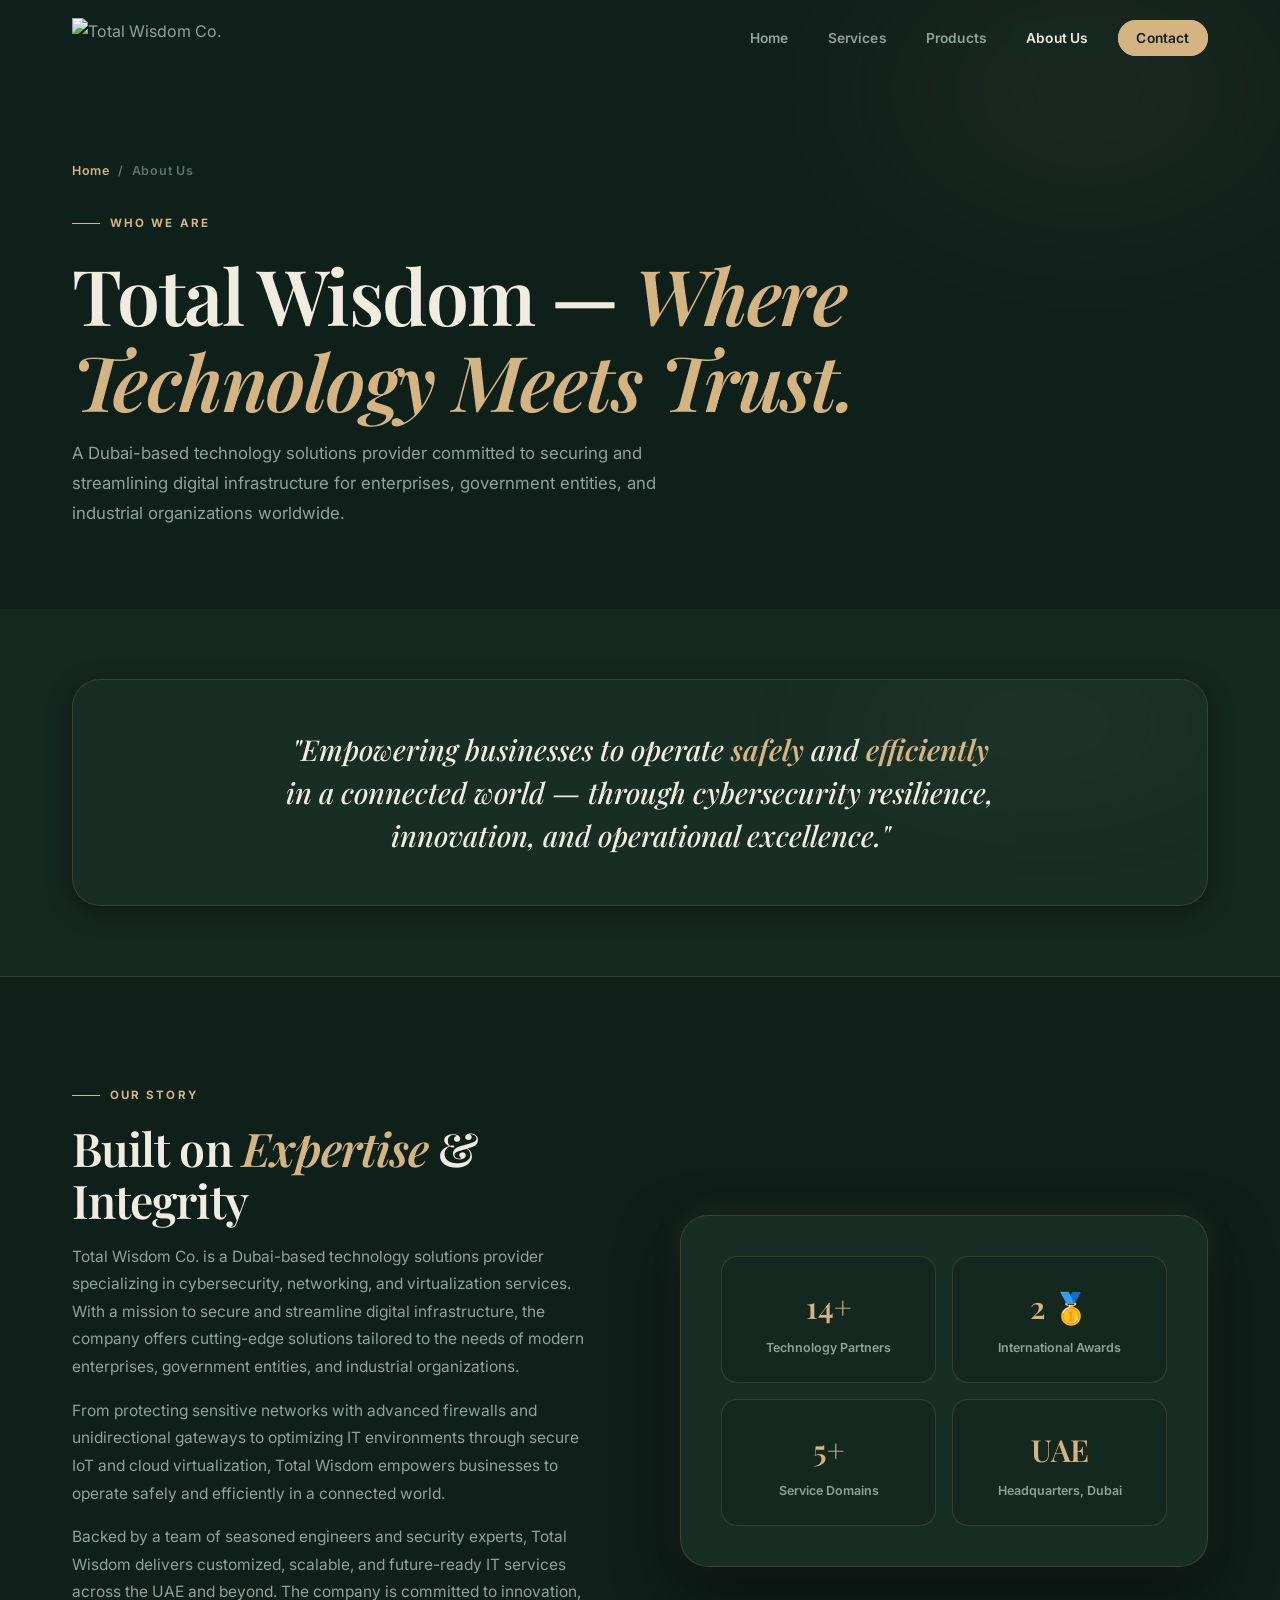
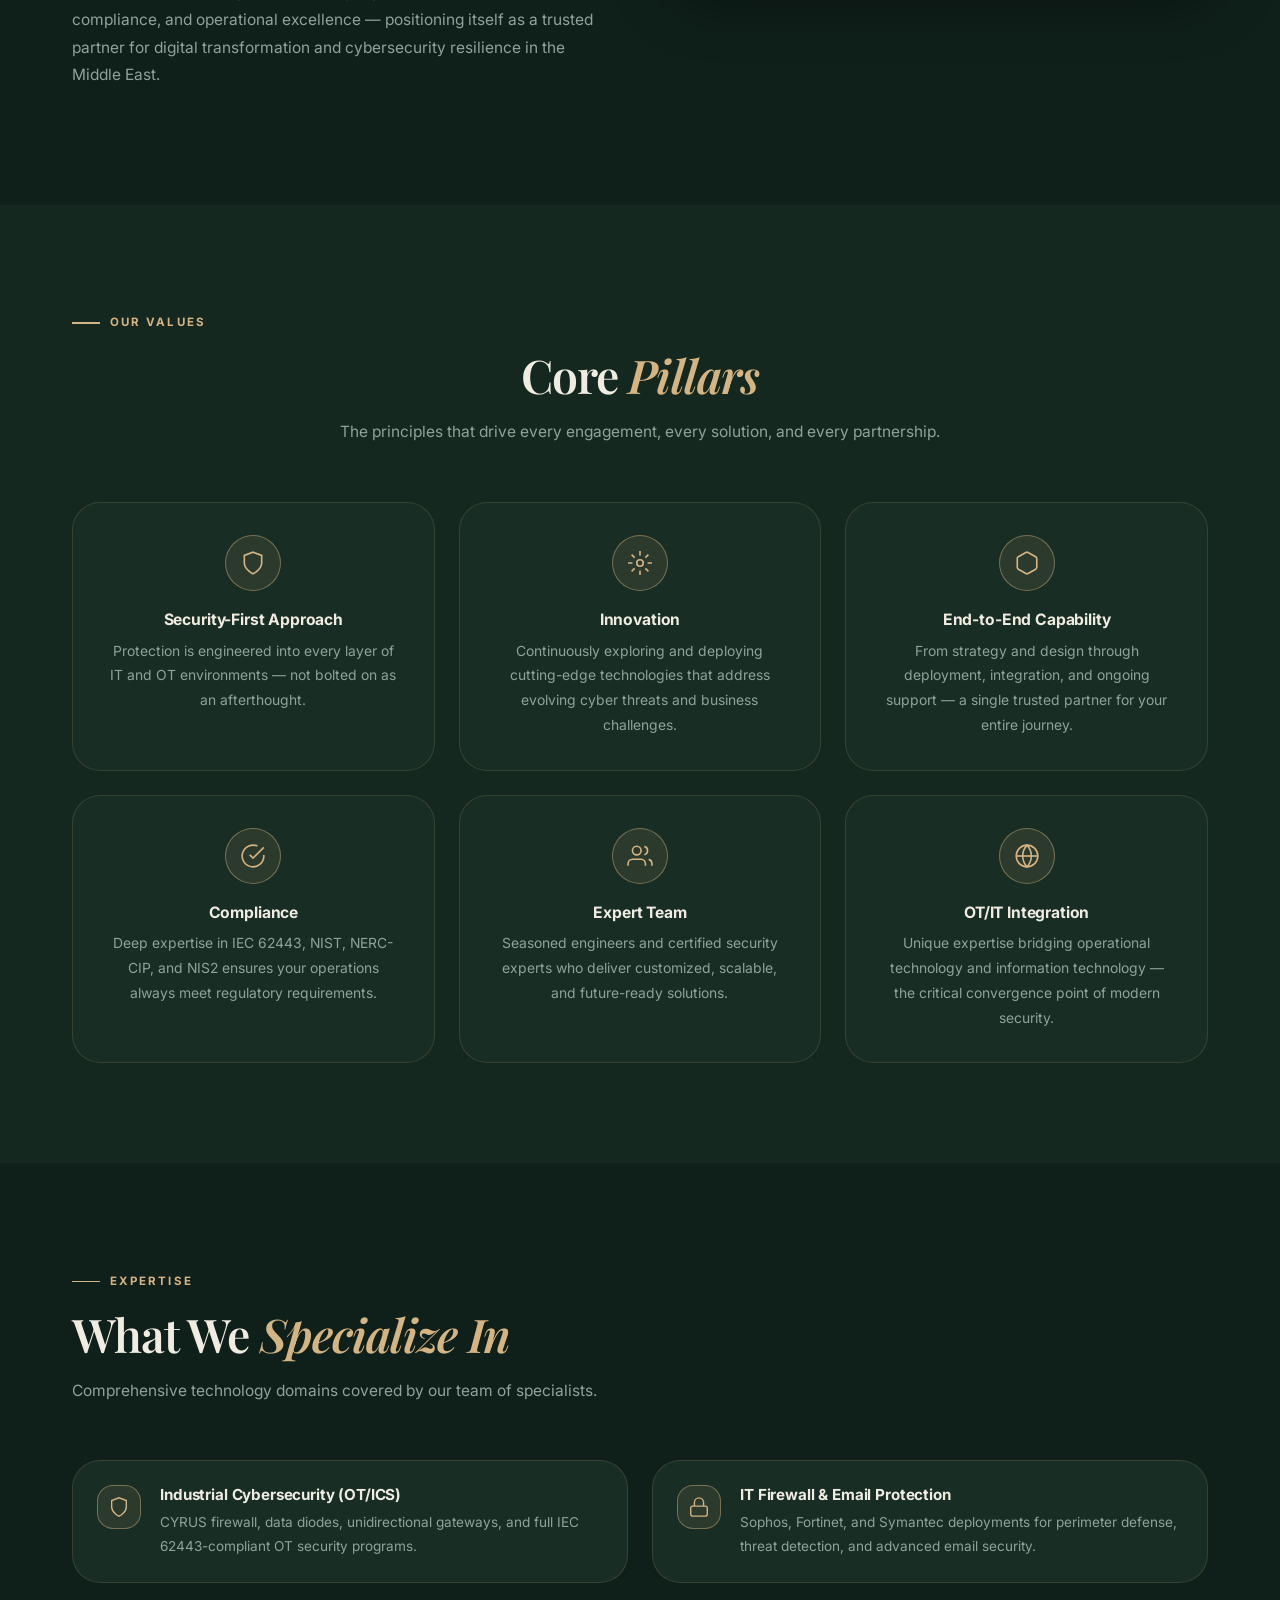
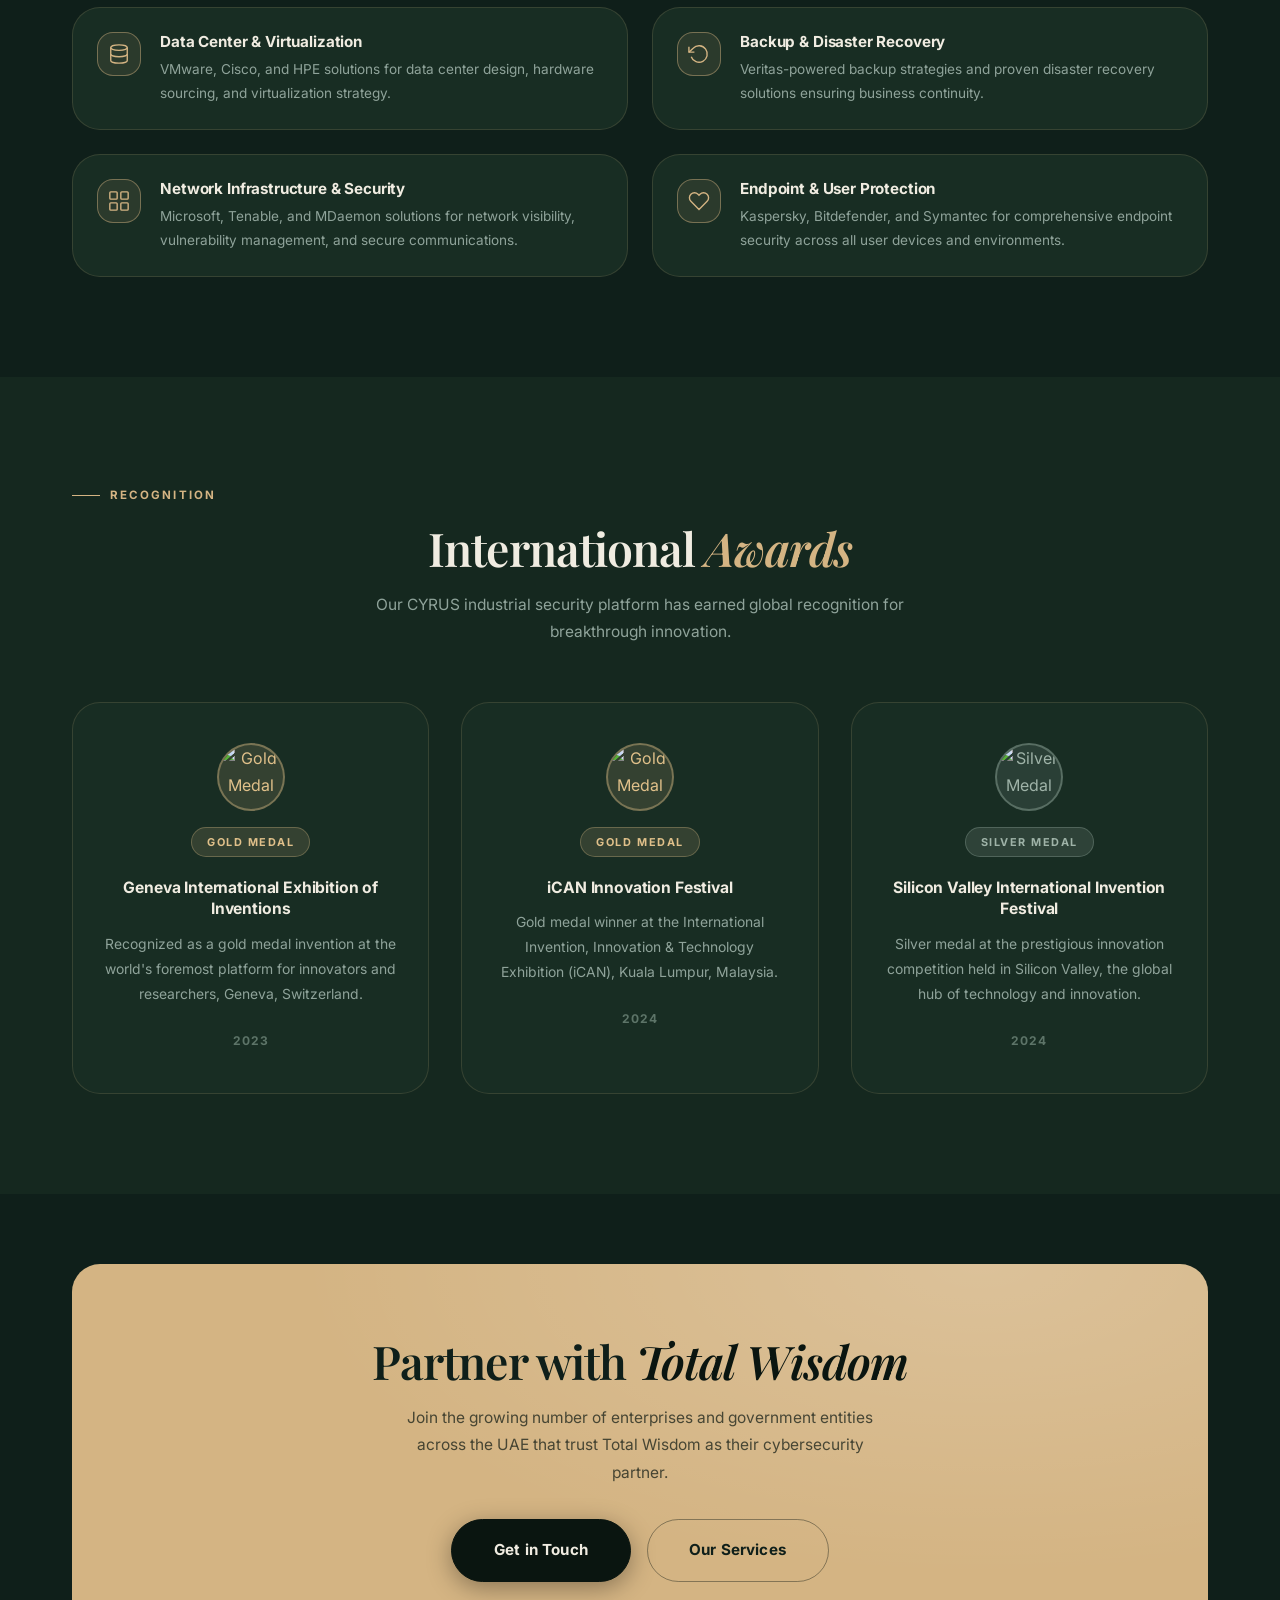
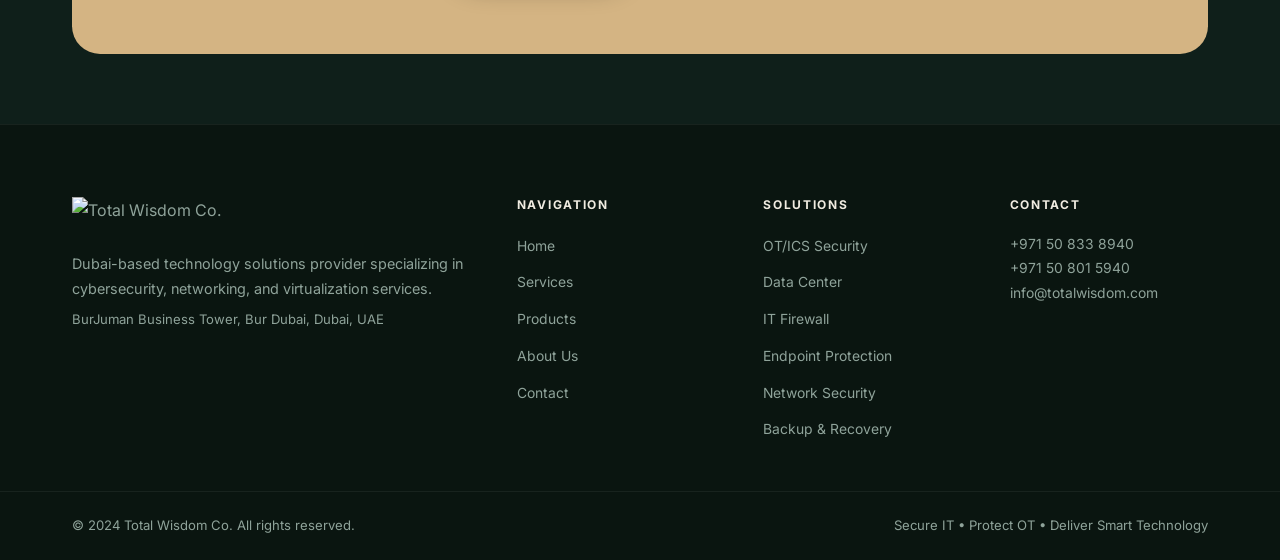
==== about.html @ b45a67aa "Add files via upload" ====
<!DOCTYPE html>
<html lang="en">
<head>
  <meta charset="UTF-8" />
  <meta name="viewport" content="width=device-width, initial-scale=1.0" />
  <title>About Us — Total Wisdom Co.</title>
  <link rel="preconnect" href="https://fonts.googleapis.com" />
  <link rel="preconnect" href="https://fonts.gstatic.com" crossorigin />
  <link href="https://fonts.googleapis.com/css2?family=Playfair+Display:ital,wght@0,400;0,500;0,600;0,700;0,800;1,400;1,500;1,600&family=Inter:wght@400;500;600;700;800&display=swap" rel="stylesheet" />
  <link rel="stylesheet" href="style.css" />
  <style>
    .mission-banner {
      background: var(--bg-card);
      border: 1px solid var(--border); border-radius: var(--radius);
      padding: 3rem; text-align: center; position: relative; overflow: hidden;
      box-shadow: var(--shadow-sm);
    }
    .mission-banner::before {
      content: '';
      position: absolute; top: -30%; right: -10%;
      width: 50%; height: 100%;
      background: radial-gradient(ellipse at center, var(--purple) 0%, transparent 70%);
      opacity: .5; filter: blur(50px);
    }
    .mission-banner blockquote {
      font-family: var(--font-serif); font-style: italic; font-size: clamp(1.2rem,2.5vw,1.8rem);
      font-weight: 500; color: var(--text-1); line-height: 1.5;
      position: relative; max-width: 720px; margin: 0 auto;
    }
    .mission-banner blockquote .accent { font-weight: 600; }
    .expertise-grid { display: grid; grid-template-columns: repeat(2,1fr); gap: 1.5rem; }
    .exp-item {
      display: flex; gap: 1.2rem; align-items: flex-start;
      background: var(--bg-card); border: 1px solid var(--border);
      border-radius: var(--radius); padding: 1.5rem; transition: var(--trans);
    }
    .exp-item:hover { border-color: var(--border-h); box-shadow: var(--shadow-sm); }
    .exp-icon {
      width: 44px; height: 44px; flex-shrink: 0; border-radius: var(--radius-sm);
      background: var(--cyan-dim); border: 1px solid var(--border-h);
      display: flex; align-items: center; justify-content: center; color: var(--cyan);
    }
    .exp-icon svg { width: 22px; height: 22px; }
    .exp-item h4 { margin-bottom: .3rem; font-size: .95rem; }
    .exp-item p  { font-size: .85rem; margin: 0; }
    @media(max-width:768px){
      .expertise-grid { grid-template-columns: 1fr; }
      .about-story    { grid-template-columns: 1fr !important; gap: 3rem !important; }
    }
  </style>
</head>
<body>

<!-- ── NAV ── -->
<nav id="navbar">
  <div class="nav-inner">
    <a href="index.html" class="nav-logo">
      <img src="https://totalwisdom.com/wp-content/uploads/2025/08/NTLOGOFinalW.svg" alt="Total Wisdom Co." />
    </a>
    <button class="nav-toggle" id="navToggle" aria-label="Open menu">
      <span></span><span></span><span></span>
    </button>
    <ul class="nav-links" id="navLinks">
      <li><a href="index.html"    data-page="home">Home</a></li>
      <li><a href="services.html" data-page="services">Services</a></li>
      <li><a href="products.html" data-page="products">Products</a></li>
      <li><a href="about.html"    data-page="about">About Us</a></li>
      <li><a href="contact.html"  data-page="contact" class="nav-cta">Contact</a></li>
    </ul>
  </div>
</nav>

<!-- ── PAGE HERO ── -->
<section class="page-hero">
  <div class="container">
    <div class="hero-breadcrumb">
      <a href="index.html">Home</a><span>/</span><span>About Us</span>
    </div>
    <div class="section-tag">Who We Are</div>
    <h1>Total Wisdom — <span class="accent">Where Technology Meets Trust.</span></h1>
    <p>A Dubai-based technology solutions provider committed to securing and streamlining digital infrastructure for enterprises, government entities, and industrial organizations worldwide.</p>
  </div>
</section>

<!-- ── MISSION QUOTE ── -->
<section class="section-sm" style="background:var(--bg-1); border-bottom:1px solid var(--border);">
  <div class="container">
    <div class="mission-banner reveal">
      <blockquote>
        "Empowering businesses to operate <span class="accent">safely</span> and <span class="accent">efficiently</span> in a connected world — through cybersecurity resilience, innovation, and operational excellence."
      </blockquote>
    </div>
  </div>
</section>

<!-- ── COMPANY STORY ── -->
<section class="section">
  <div class="container">
    <div class="about-story" style="display:grid;grid-template-columns:1fr 1fr;gap:5rem;align-items:center;">
      <div>
        <div class="section-tag reveal">Our Story</div>
        <h2 class="section-title reveal">Built on <span class="accent">Expertise</span> &amp; Integrity</h2>
        <p class="reveal">Total Wisdom Co. is a Dubai-based technology solutions provider specializing in cybersecurity, networking, and virtualization services. With a mission to secure and streamline digital infrastructure, the company offers cutting-edge solutions tailored to the needs of modern enterprises, government entities, and industrial organizations.</p>
        <p class="reveal">From protecting sensitive networks with advanced firewalls and unidirectional gateways to optimizing IT environments through secure IoT and cloud virtualization, Total Wisdom empowers businesses to operate safely and efficiently in a connected world.</p>
        <p class="reveal">Backed by a team of seasoned engineers and security experts, Total Wisdom delivers customized, scalable, and future-ready IT services across the UAE and beyond. The company is committed to innovation, compliance, and operational excellence — positioning itself as a trusted partner for digital transformation and cybersecurity resilience in the Middle East.</p>
      </div>
      <div class="glow-box reveal d1">
        <div class="glow-box-grid">
          <div class="glow-stat">
            <div class="n"><span data-target="15">0</span>+</div>
            <div class="l">Technology Partners</div>
          </div>
          <div class="glow-stat">
            <div class="n"><span data-target="3">0</span> 🥇</div>
            <div class="l">International Awards</div>
          </div>
          <div class="glow-stat">
            <div class="n"><span data-target="6">0</span>+</div>
            <div class="l">Service Domains</div>
          </div>
          <div class="glow-stat">
            <div class="n">UAE</div>
            <div class="l">Headquarters, Dubai</div>
          </div>
        </div>
      </div>
    </div>
  </div>
</section>

<!-- ── CORE PILLARS ── -->
<section class="section" style="background:var(--bg-1);">
  <div class="container">
    <div class="section-tag reveal">Our Values</div>
    <h2 class="section-title centered reveal">Core <span class="accent">Pillars</span></h2>
    <p class="section-sub centered reveal">The principles that drive every engagement, every solution, and every partnership.</p>
    <div class="pillars-grid">
      <div class="pillar-card reveal">
        <div class="pillar-icon">
          <svg viewBox="0 0 24 24" fill="none" stroke="currentColor" stroke-width="1.5"><path d="M12 22s8-4 8-10V5l-8-3-8 3v7c0 6 8 10 8 10z"/></svg>
        </div>
        <h4>Security-First Approach</h4>
        <p>Protection is engineered into every layer of IT and OT environments — not bolted on as an afterthought.</p>
      </div>
      <div class="pillar-card reveal d1">
        <div class="pillar-icon">
          <svg viewBox="0 0 24 24" fill="none" stroke="currentColor" stroke-width="1.5"><circle cx="12" cy="12" r="3"/><path d="M12 1v4M12 19v4M4.22 4.22l2.83 2.83M16.95 16.95l2.83 2.83M1 12h4M19 12h4M4.22 19.78l2.83-2.83M16.95 7.05l2.83-2.83"/></svg>
        </div>
        <h4>Innovation</h4>
        <p>Continuously exploring and deploying cutting-edge technologies that address evolving cyber threats and business challenges.</p>
      </div>
      <div class="pillar-card reveal d2">
        <div class="pillar-icon">
          <svg viewBox="0 0 24 24" fill="none" stroke="currentColor" stroke-width="1.5"><path d="M21 16V8a2 2 0 00-1-1.73l-7-4a2 2 0 00-2 0l-7 4A2 2 0 003 8v8a2 2 0 001 1.73l7 4a2 2 0 002 0l7-4A2 2 0 0021 16z"/></svg>
        </div>
        <h4>End-to-End Capability</h4>
        <p>From strategy and design through deployment, integration, and ongoing support — a single trusted partner for your entire journey.</p>
      </div>
      <div class="pillar-card reveal">
        <div class="pillar-icon">
          <svg viewBox="0 0 24 24" fill="none" stroke="currentColor" stroke-width="1.5"><path d="M22 11.08V12a10 10 0 11-5.93-9.14"/><polyline points="22 4 12 14.01 9 11.01"/></svg>
        </div>
        <h4>Compliance</h4>
        <p>Deep expertise in IEC 62443, NIST, NERC-CIP, and NIS2 ensures your operations always meet regulatory requirements.</p>
      </div>
      <div class="pillar-card reveal d1">
        <div class="pillar-icon">
          <svg viewBox="0 0 24 24" fill="none" stroke="currentColor" stroke-width="1.5"><path d="M17 21v-2a4 4 0 00-4-4H5a4 4 0 00-4 4v2"/><circle cx="9" cy="7" r="4"/><path d="M23 21v-2a4 4 0 00-3-3.87M16 3.13a4 4 0 010 7.75"/></svg>
        </div>
        <h4>Expert Team</h4>
        <p>Seasoned engineers and certified security experts who deliver customized, scalable, and future-ready solutions.</p>
      </div>
      <div class="pillar-card reveal d2">
        <div class="pillar-icon">
          <svg viewBox="0 0 24 24" fill="none" stroke="currentColor" stroke-width="1.5"><circle cx="12" cy="12" r="10"/><line x1="2" y1="12" x2="22" y2="12"/><path d="M12 2a15.3 15.3 0 014 10 15.3 15.3 0 01-4 10 15.3 15.3 0 01-4-10 15.3 15.3 0 014-10z"/></svg>
        </div>
        <h4>OT/IT Integration</h4>
        <p>Unique expertise bridging operational technology and information technology — the critical convergence point of modern security.</p>
      </div>
    </div>
  </div>
</section>

<!-- ── EXPERTISE AREAS ── -->
<section class="section">
  <div class="container">
    <div class="section-tag reveal">Expertise</div>
    <h2 class="section-title reveal">What We <span class="accent">Specialize In</span></h2>
    <p class="section-sub reveal">Comprehensive technology domains covered by our team of specialists.</p>
    <div class="expertise-grid">
      <div class="exp-item reveal">
        <div class="exp-icon">
          <svg viewBox="0 0 24 24" fill="none" stroke="currentColor" stroke-width="1.5"><path d="M12 22s8-4 8-10V5l-8-3-8 3v7c0 6 8 10 8 10z"/></svg>
        </div>
        <div>
          <h4>Industrial Cybersecurity (OT/ICS)</h4>
          <p>CYRUS firewall, data diodes, unidirectional gateways, and full IEC 62443-compliant OT security programs.</p>
        </div>
      </div>
      <div class="exp-item reveal d1">
        <div class="exp-icon">
          <svg viewBox="0 0 24 24" fill="none" stroke="currentColor" stroke-width="1.5"><rect x="3" y="11" width="18" height="11" rx="2"/><path d="M7 11V7a5 5 0 0110 0v4"/></svg>
        </div>
        <div>
          <h4>IT Firewall &amp; Email Protection</h4>
          <p>Sophos, Fortinet, and Symantec deployments for perimeter defense, threat detection, and advanced email security.</p>
        </div>
      </div>
      <div class="exp-item reveal">
        <div class="exp-icon">
          <svg viewBox="0 0 24 24" fill="none" stroke="currentColor" stroke-width="1.5"><ellipse cx="12" cy="5" rx="9" ry="3"/><path d="M21 12c0 1.66-4 3-9 3s-9-1.34-9-3"/><path d="M3 5v14c0 1.66 4 3 9 3s9-1.34 9-3V5"/></svg>
        </div>
        <div>
          <h4>Data Center &amp; Virtualization</h4>
          <p>VMware, Cisco, and HPE solutions for data center design, hardware sourcing, and virtualization strategy.</p>
        </div>
      </div>
      <div class="exp-item reveal d1">
        <div class="exp-icon">
          <svg viewBox="0 0 24 24" fill="none" stroke="currentColor" stroke-width="1.5"><polyline points="1 4 1 10 7 10"/><path d="M3.51 15a9 9 0 102.13-9.36L1 10"/></svg>
        </div>
        <div>
          <h4>Backup &amp; Disaster Recovery</h4>
          <p>Veritas-powered backup strategies and proven disaster recovery solutions ensuring business continuity.</p>
        </div>
      </div>
      <div class="exp-item reveal">
        <div class="exp-icon">
          <svg viewBox="0 0 24 24" fill="none" stroke="currentColor" stroke-width="1.5"><rect x="2" y="2" width="8" height="8" rx="1"/><rect x="14" y="2" width="8" height="8" rx="1"/><rect x="2" y="14" width="8" height="8" rx="1"/><rect x="14" y="14" width="8" height="8" rx="1"/></svg>
        </div>
        <div>
          <h4>Network Infrastructure &amp; Security</h4>
          <p>Microsoft, Tenable, and MDaemon solutions for network visibility, vulnerability management, and secure communications.</p>
        </div>
      </div>
      <div class="exp-item reveal d1">
        <div class="exp-icon">
          <svg viewBox="0 0 24 24" fill="none" stroke="currentColor" stroke-width="1.5"><path d="M20.84 4.61a5.5 5.5 0 00-7.78 0L12 5.67l-1.06-1.06a5.5 5.5 0 00-7.78 7.78l1.06 1.06L12 21.23l7.78-7.78 1.06-1.06a5.5 5.5 0 000-7.78z"/></svg>
        </div>
        <div>
          <h4>Endpoint &amp; User Protection</h4>
          <p>Kaspersky, Bitdefender, and Symantec for comprehensive endpoint security across all user devices and environments.</p>
        </div>
      </div>
    </div>
  </div>
</section>

<!-- ── AWARDS ── -->
<section class="section" style="background:var(--bg-1);">
  <div class="container">
    <div class="section-tag reveal">Recognition</div>
    <h2 class="section-title centered reveal">International <span class="accent">Awards</span></h2>
    <p class="section-sub centered reveal">Our CYRUS industrial security platform has earned global recognition for breakthrough innovation.</p>
    <div class="awards-grid">
      <div class="award-card reveal">
        <div class="award-medal gold">
          <img src="https://totalwisdom.com/wp-content/uploads/2025/11/goldmedal.webp" alt="Gold Medal" />
        </div>
        <div class="award-badge gold-badge">Gold Medal</div>
        <h3>Geneva International Exhibition of Inventions</h3>
        <p>Recognized as a gold medal invention at the world's foremost platform for innovators and researchers, Geneva, Switzerland.</p>
        <span class="award-year">2023</span>
      </div>
      <div class="award-card reveal d1">
        <div class="award-medal gold">
          <img src="https://totalwisdom.com/wp-content/uploads/2025/11/goldmedal-1.webp" alt="Gold Medal" />
        </div>
        <div class="award-badge gold-badge">Gold Medal</div>
        <h3>iCAN Innovation Festival</h3>
        <p>Gold medal winner at the International Invention, Innovation &amp; Technology Exhibition (iCAN), Kuala Lumpur, Malaysia.</p>
        <span class="award-year">2024</span>
      </div>
      <div class="award-card reveal d2">
        <div class="award-medal silver">
          <img src="https://totalwisdom.com/wp-content/uploads/2025/11/silver.webp" alt="Silver Medal" />
        </div>
        <div class="award-badge silver-badge">Silver Medal</div>
        <h3>Silicon Valley International Invention Festival</h3>
        <p>Silver medal at the prestigious innovation competition held in Silicon Valley, the global hub of technology and innovation.</p>
        <span class="award-year">2024</span>
      </div>
    </div>
  </div>
</section>

<!-- ── CTA ── -->
<section class="section-sm">
  <div class="container">
    <div class="cta-banner reveal">
      <h2>Partner with <span class="accent">Total Wisdom</span></h2>
      <p>Join the growing number of enterprises and government entities across the UAE that trust Total Wisdom as their cybersecurity partner.</p>
      <div class="cta-actions">
        <a href="contact.html"  class="btn-primary lg">Get in Touch</a>
        <a href="services.html" class="btn-ghost lg">Our Services</a>
      </div>
    </div>
  </div>
</section>

<!-- ── FOOTER ── -->
<footer class="footer">
  <div class="footer-main">
    <div class="container">
      <div class="footer-grid">
        <div class="footer-brand">
          <a href="index.html" class="nav-logo">
            <img src="https://totalwisdom.com/wp-content/uploads/2025/08/NTLOGOFinalW.svg" alt="Total Wisdom Co." />
          </a>
          <p>Dubai-based technology solutions provider specializing in cybersecurity, networking, and virtualization services.</p>
          <p class="tagline">BurJuman Business Tower, Bur Dubai, Dubai, UAE</p>
        </div>
        <div class="footer-col">
          <h5>Navigation</h5>
          <ul>
            <li><a href="index.html">Home</a></li>
            <li><a href="services.html">Services</a></li>
            <li><a href="products.html">Products</a></li>
            <li><a href="about.html">About Us</a></li>
            <li><a href="contact.html">Contact</a></li>
          </ul>
        </div>
        <div class="footer-col">
          <h5>Solutions</h5>
          <ul>
            <li><a href="products.html">OT/ICS Security</a></li>
            <li><a href="products.html">Data Center</a></li>
            <li><a href="products.html">IT Firewall</a></li>
            <li><a href="products.html">Endpoint Protection</a></li>
            <li><a href="products.html">Network Security</a></li>
            <li><a href="products.html">Backup &amp; Recovery</a></li>
          </ul>
        </div>
        <div class="footer-col">
          <h5>Contact</h5>
          <p><a href="tel:+971508338940">+971 50 833 8940</a></p>
          <p><a href="tel:+971508015940">+971 50 801 5940</a></p>
          <p><a href="mailto:info@totalwisdom.com">info@totalwisdom.com</a></p>
        </div>
      </div>
    </div>
  </div>
  <div class="footer-bottom">
    <div class="container">
      <p>&copy; 2024 Total Wisdom Co. All rights reserved.</p>
      <p>Secure IT &bull; Protect OT &bull; Deliver Smart Technology</p>
    </div>
  </div>
</footer>

<script src="script.js"></script>
</body>
</html>
---- style.css ----
/* ══════════════════════════════════════════════
   TOTAL WISDOM CO. — GLOBAL DESIGN SYSTEM
   Warm Daylight-Inspired Theme
   ══════════════════════════════════════════════ */

/* ─── DESIGN TOKENS ─── */
:root {
  --bg-0:        #0f1f1a;
  --bg-1:        #15281f;
  --bg-2:        #1b3326;
  --bg-dark:     #0a1510;
  --bg-dark-2:   #060c09;
  --bg-card:     #182d23;
  --accent:      #d4b483;
  --accent-dim:  rgba(212, 180, 131, 0.10);
  --accent-glow: rgba(212, 180, 131, 0.28);
  --blue:        rgba(212, 180, 131, 0.16);
  --purple:      rgba(143, 163, 154, 0.14);
  --gold:        #e0c08a;
  --silver:      #9fb3a8;
  --text-1:      #f0ece1;
  --text-2:      #8fa39a;
  --text-3:      #5d7468;
  --text-on-dark:       #f0ece1;
  --text-on-dark-muted: #8fa39a;
  --border:      rgba(212, 180, 131, 0.16);
  --border-h:    rgba(212, 180, 131, 0.45);
  --radius:      28px;
  --radius-sm:   16px;
  --radius-pill: 999px;
  --shadow-sm:   0 6px 24px rgba(0, 0, 0, 0.35);
  --shadow-md:   0 24px 60px rgba(0, 0, 0, 0.5), 0 0 30px rgba(212, 180, 131, 0.10);
  --trans:       all 0.32s cubic-bezier(0.4, 0, 0.2, 1);
  --nav-h:       80px;
  --font-serif:  'Playfair Display', serif;
  --font-sans:   'Inter', sans-serif;

  /* aliases for legacy var names used across pages */
  --cyan:        var(--accent);
  --cyan-dim:    var(--accent-dim);
  --cyan-glow:   var(--accent-glow);
}

/* ─── RESET ─── */
*, *::before, *::after { box-sizing: border-box; margin: 0; padding: 0; }
html { scroll-behavior: smooth; font-size: 16px; }
body {
  font-family: var(--font-sans);
  background: var(--bg-0);
  color: var(--text-2);
  overflow-x: hidden;
  line-height: 1.7;
  min-height: 100vh;
}
a  { text-decoration: none; color: inherit; }
ul { list-style: none; }
img, svg { display: block; max-width: 100%; }
button { cursor: pointer; font-family: inherit; }

/* ─── TYPOGRAPHY ─── */
h1,h2 { color: var(--text-1); font-family: var(--font-serif); line-height: 1.12; letter-spacing: -0.02em; font-weight: 600; }
h3,h4,h5 { color: var(--text-1); font-family: var(--font-sans); line-height: 1.3; letter-spacing: -0.01em; }
h1 { font-size: clamp(2.4rem, 6vw, 5rem); }
h2 { font-size: clamp(1.8rem, 4vw, 2.9rem); }
h3 { font-size: 1.1rem; font-weight: 700; }
h4 { font-size: 0.9rem; font-weight: 700; }
p  { font-size: 0.97rem; line-height: 1.78; }
.accent { color: var(--accent); font-family: var(--font-serif); font-style: italic; }

/* ─── LAYOUT ─── */
.container { max-width: 1200px; margin: 0 auto; padding: 0 2rem; }
.section    { padding: 100px 0; position: relative; }
.section-sm { padding: 70px 0;  position: relative; }

/* ─── SECTION LABELS ─── */
.section-tag {
  display: inline-flex; align-items: center; gap: 10px;
  font-size: 0.72rem; font-family: var(--font-sans); font-weight: 700;
  letter-spacing: 0.18em; text-transform: uppercase; color: var(--accent);
  margin-bottom: 1.1rem;
}
.section-tag::before {
  content: ''; width: 28px; height: 1.5px;
  background: var(--accent);
}
.section-title           { margin-bottom: 1rem; }
.section-title.centered  { text-align: center; }
.section-sub             { max-width: 600px; margin-bottom: 3.5rem; }
.section-sub.centered    { text-align: center; margin-inline: auto; }


/* ════════════════════════════════════════════
   NAVIGATION
════════════════════════════════════════════ */
#navbar {
  position: fixed; top: 0; left: 0; right: 0; z-index: 1000;
  padding: 1.1rem 0;
  transition: var(--trans);
}
#navbar.scrolled {
  background: rgba(10, 21, 16, 0.85);
  backdrop-filter: blur(24px) saturate(180%);
  border-bottom: 1px solid var(--border);
  padding: 0.75rem 0;
  box-shadow: var(--shadow-sm);
}
.nav-inner {
  max-width: 1200px; margin: 0 auto; padding: 0 2rem;
  display: flex; align-items: center; justify-content: space-between; gap: 2rem;
}
.nav-logo { display: flex; align-items: center; flex-shrink: 0; }
.nav-logo img { height: 40px; width: auto; object-fit: contain; }
.nav-links {
  display: flex; align-items: center; gap: 0.25rem;
}
.nav-links a {
  font-size: 0.86rem; font-family: var(--font-sans); font-weight: 600;
  letter-spacing: 0.01em; color: var(--text-2);
  padding: 0.55rem 1.1rem; border-radius: var(--radius-pill);
  transition: var(--trans); white-space: nowrap;
}
.nav-links a:hover, .nav-links a.active {
  color: var(--text-1); background: var(--bg-1);
}
.nav-cta {
  background: var(--accent) !important;
  border: 1px solid var(--accent) !important;
  color: var(--bg-0) !important;
  margin-left: 0.5rem;
}
.nav-cta:hover {
  background: var(--text-1) !important;
  border-color: var(--text-1) !important;
  color: var(--bg-0) !important;
}
.nav-toggle {
  display: none; flex-direction: column; gap: 5px;
  background: none; border: none; padding: 4px; flex-shrink: 0;
}
.nav-toggle span {
  display: block; width: 24px; height: 2px;
  background: var(--text-1); border-radius: 2px; transition: var(--trans);
}


/* ════════════════════════════════════════════
   BUTTONS
════════════════════════════════════════════ */
.btn-primary {
  display: inline-flex; align-items: center; gap: 8px;
  background: var(--accent);
  color: var(--bg-0); font-family: var(--font-sans); font-size: 0.9rem;
  font-weight: 700; letter-spacing: 0.01em;
  padding: 0.95rem 2.2rem; border-radius: var(--radius-pill);
  border: 1px solid var(--accent); transition: var(--trans);
  box-shadow: var(--shadow-sm);
}
.btn-primary:hover {
  transform: translateY(-2px);
  background: #e8d4ab; border-color: #e8d4ab;
  box-shadow: var(--shadow-md);
}
.btn-primary.lg { padding: 1.1rem 2.6rem; font-size: 0.95rem; }
.btn-primary.full { width: 100%; justify-content: center; }

.btn-ghost {
  display: inline-flex; align-items: center; gap: 8px;
  background: transparent; color: var(--text-1);
  font-family: var(--font-sans); font-size: 0.9rem;
  font-weight: 700; letter-spacing: 0.01em;
  padding: 0.95rem 2.2rem; border-radius: var(--radius-pill);
  border: 1px solid var(--border-h); transition: var(--trans);
}
.btn-ghost:hover {
  border-color: var(--text-1); color: var(--text-1);
  background: var(--bg-1);
}
.btn-ghost.lg { padding: 1.1rem 2.6rem; font-size: 0.95rem; }


/* ════════════════════════════════════════════
   PAGE HERO (inner pages)
════════════════════════════════════════════ */
.page-hero {
  padding: calc(var(--nav-h) + 80px) 0 80px;
  background: var(--bg-0);
  position: relative; overflow: hidden;
}
.page-hero::after {
  content: '';
  position: absolute; top: -20%; right: -10%;
  width: 50%; height: 70%;
  background: radial-gradient(ellipse at center, var(--blue) 0%, transparent 70%);
  opacity: 0.5; filter: blur(60px);
  z-index: 0; pointer-events: none;
}
.page-hero .container { position: relative; z-index: 1; }
.page-hero h1 { margin-bottom: 1rem; }
.page-hero p  { max-width: 600px; font-size: 1.05rem; }
.hero-breadcrumb {
  display: flex; align-items: center; gap: 0.5rem;
  font-size: 0.78rem; color: var(--text-3); margin-bottom: 1.5rem;
  font-family: var(--font-sans); font-weight: 600; letter-spacing: 0.06em;
}
.hero-breadcrumb a { color: var(--accent); }
.hero-breadcrumb span { color: var(--text-3); }


/* ════════════════════════════════════════════
   HERO (Home)
════════════════════════════════════════════ */
.home-hero {
  position: relative; min-height: 100vh;
  display: flex; align-items: center; overflow: hidden;
  background: var(--bg-0);
}
#particleCanvas { display: none; }
.hero-grid {
  position: absolute; top: -15%; right: -15%;
  width: 60%; height: 80%;
  background:
    radial-gradient(ellipse 60% 60% at 70% 30%, var(--blue) 0%, transparent 65%),
    radial-gradient(ellipse 50% 50% at 40% 70%, var(--purple) 0%, transparent 65%);
  opacity: 0.55; filter: blur(70px);
  z-index: 0; pointer-events: none;
}
.home-hero .container { position: relative; z-index: 2; padding-top: 6rem; padding-bottom: 4rem; }

.hero-badge {
  display: inline-flex; align-items: center; gap: 10px;
  font-size: 0.78rem; font-family: var(--font-sans); font-weight: 600;
  letter-spacing: 0.06em; color: var(--text-1);
  background: var(--bg-card); border: 1px solid var(--border);
  padding: 0.55rem 1.2rem; border-radius: var(--radius-pill); margin-bottom: 2rem;
  box-shadow: var(--shadow-sm);
  animation: fadeUp 0.8s ease both;
}
.badge-pulse {
  width: 7px; height: 7px; border-radius: 50%;
  background: var(--accent);
  animation: blink 2s ease-in-out infinite;
}
@keyframes blink { 0%,100%{opacity:1;transform:scale(1)} 50%{opacity:.4;transform:scale(.6)} }

.hero-title { display: flex; flex-direction: column; gap: .05em; margin-bottom: 1.5rem; }
.line-up {
  display: block; opacity: 0; transform: translateY(28px);
  animation: fadeUp 0.85s cubic-bezier(.16,1,.3,1) both;
}
.line-up.d1 { animation-delay: .1s; }
.line-up.d2 { animation-delay: .2s; }
.line-up.d3 { animation-delay: .3s; }
@keyframes fadeUp { to { opacity:1; transform:translateY(0); } }

.hero-sub {
  max-width: 540px; font-size: 1.1rem; color: var(--text-2);
  margin-bottom: 2.5rem; animation: fadeUp .9s .4s ease both;
}
.hero-actions {
  display: flex; gap: 1rem; flex-wrap: wrap;
  margin-bottom: 4.5rem; animation: fadeUp .9s .5s ease both;
}
.hero-stats {
  display: flex; align-items: center; gap: 2.5rem; flex-wrap: wrap;
  animation: fadeUp .9s .6s ease both;
}
.stat { text-align: center; }
.stat-val {
  font-family: var(--font-serif); font-size: 2.2rem; font-weight: 600;
  color: var(--text-1);
  line-height: 1;
}
.stat-suf { font-family: var(--font-serif); font-size: 1.7rem; color: var(--text-1); font-weight: 600; }
.stat-lbl { display: block; font-size: .7rem; letter-spacing: .08em; color: var(--text-3); margin-top: 5px; text-transform: uppercase; font-weight: 600; }
.stat-div { width: 1px; height: 44px; background: var(--border); }

.hero-scroll {
  position: absolute; bottom: 2.5rem; left: 50%; transform: translateX(-50%);
  display: flex; flex-direction: column; align-items: center; gap: 10px;
  z-index: 2; animation: fadeUp 1s 1s ease both;
}
.hero-scroll span { font-size: .68rem; letter-spacing: .2em; text-transform: uppercase; color: var(--text-3); font-weight: 600; }
.scroll-bar { width: 1px; height: 48px; background: linear-gradient(to bottom, var(--text-3), transparent); animation: scrollAnim 2s ease-in-out infinite; }
@keyframes scrollAnim { 0%,100%{opacity:.35;transform:scaleY(1)} 50%{opacity:1;transform:scaleY(1.12)} }


/* ════════════════════════════════════════════
   MARQUEE (partner logos strip)
════════════════════════════════════════════ */
.marquee-section {
  padding: 36px 0;
  background: var(--bg-2);
  border-top: 1px solid var(--border);
  border-bottom: 1px solid var(--border);
  overflow: hidden;
}
.marquee-track {
  display: flex; gap: 3rem; animation: marquee 28s linear infinite;
  width: max-content;
}
.marquee-track:hover { animation-play-state: paused; }
@keyframes marquee { from{transform:translateX(0)} to{transform:translateX(-50%)} }
.marquee-item {
  display: flex; align-items: center; justify-content: center;
  height: 48px; min-width: 120px; flex-shrink: 0;
}
.marquee-item img {
  max-height: 40px; max-width: 120px;
  object-fit: contain; filter: brightness(0) invert(1); opacity: .35;
  transition: var(--trans);
}
.marquee-item:hover img { opacity: .9; filter: none; }


/* ════════════════════════════════════════════
   SERVICES GRID (Home overview)
════════════════════════════════════════════ */
.svc-grid {
  display: grid; grid-template-columns: repeat(3, 1fr); gap: 1.5rem;
}
.svc-card {
  background: var(--bg-card); border: 1px solid var(--border);
  border-radius: var(--radius); padding: 2rem 1.8rem;
  position: relative; overflow: hidden; transition: var(--trans);
}
.svc-card:hover {
  border-color: var(--border-h); transform: translateY(-6px);
  box-shadow: var(--shadow-md);
}
.svc-num {
  font-family: var(--font-serif); font-size: .85rem; font-style: italic;
  color: var(--text-3); letter-spacing: .04em; margin-bottom: 1.2rem;
}
.svc-icon {
  width: 48px; height: 48px;
  background: var(--accent-dim); border: 1px solid var(--border-h);
  border-radius: var(--radius-sm); display: flex; align-items: center; justify-content: center;
  color: var(--accent); margin-bottom: 1.25rem; transition: var(--trans);
}
.svc-icon svg { width: 24px; height: 24px; }
.svc-card:hover .svc-icon { background: var(--accent); color: var(--bg-0); }
.svc-card h3 { font-size: 1.05rem; margin-bottom: .6rem; }
.svc-card p  { font-size: .88rem; line-height: 1.7; }
.svc-link {
  display: inline-flex; align-items: center; gap: 6px;
  font-size: .82rem; font-family: var(--font-sans); font-weight: 700; letter-spacing: .02em;
  color: var(--accent); margin-top: 1.2rem; transition: var(--trans); opacity: 0;
}
.svc-card:hover .svc-link { opacity: 1; gap: 10px; }
.svc-link svg { width: 14px; height: 14px; }


/* ════════════════════════════════════════════
   PRODUCTS GRID
════════════════════════════════════════════ */
.filter-bar {
  display: flex; flex-wrap: wrap; gap: .6rem;
  margin-bottom: 3rem; justify-content: center;
}
.filter-btn {
  font-family: var(--font-sans); font-size: .78rem; font-weight: 700;
  letter-spacing: .02em; padding: .55rem 1.3rem; border-radius: var(--radius-pill);
  border: 1px solid var(--border); background: var(--bg-card);
  color: var(--text-2); transition: var(--trans);
}
.filter-btn:hover, .filter-btn.active {
  border-color: var(--accent); color: var(--bg-0); background: var(--accent);
}
.products-grid {
  display: grid; grid-template-columns: repeat(4, 1fr); gap: 1.5rem;
}
.prod-card {
  background: var(--bg-card); border: 1px solid var(--border);
  border-radius: var(--radius); overflow: hidden;
  transition: var(--trans); cursor: pointer;
}
.prod-card:hover {
  border-color: var(--border-h); transform: translateY(-6px);
  box-shadow: var(--shadow-md);
}
.prod-img {
  width: 100%; aspect-ratio: 4/3; overflow: hidden;
  background: var(--bg-1); position: relative;
  display: flex; align-items: center; justify-content: center;
}
.prod-img img {
  width: 100%; height: 100%; object-fit: contain; padding: 1rem;
  transition: transform .5s ease;
}
.prod-card:hover .prod-img img { transform: scale(1.06); }
.prod-img-overlay {
  position: absolute; inset: 0;
  background: linear-gradient(to top, rgba(10,21,16,.7) 0%, transparent 60%);
  opacity: 0; transition: var(--trans);
}
.prod-card:hover .prod-img-overlay { opacity: 1; }
.prod-img-logo { background: var(--text-1); aspect-ratio: 891/944; }
.prod-img-logo img { width: 100%; height: 100%; padding: .5rem; }
.prod-body { padding: 1.25rem 1.2rem 1.5rem; }
.prod-cat {
  font-size: .7rem; font-family: var(--font-sans); font-weight: 700;
  letter-spacing: .1em; text-transform: uppercase; color: var(--accent); margin-bottom: .4rem;
}
.prod-name { font-size: 1.02rem; color: var(--text-1); font-family: var(--font-sans); font-weight: 700; line-height: 1.3; }
.prod-card[data-hidden="true"] { display: none; }


/* ════════════════════════════════════════════
   SERVICES PAGE (detail)
════════════════════════════════════════════ */
.standards-grid {
  display: grid; grid-template-columns: repeat(2, 1fr); gap: 1rem;
}
.standard-item {
  display: flex; gap: 1rem; align-items: flex-start;
  background: var(--bg-card); border: 1px solid var(--border);
  border-radius: var(--radius-sm); padding: 1.2rem;
  transition: var(--trans);
}
.standard-item:hover { border-color: var(--border-h); box-shadow: var(--shadow-sm); }
.std-badge {
  flex-shrink: 0; background: var(--accent-dim); border: 1px solid var(--border-h);
  border-radius: var(--radius-pill); padding: .35rem .9rem;
  font-family: var(--font-sans); font-size: .68rem;
  font-weight: 700; color: var(--accent); white-space: nowrap;
}
.standard-item p { font-size: .87rem; margin: 0; }

.core-grid {
  display: grid; grid-template-columns: repeat(2, 1fr); gap: 1.5rem;
}
.core-card {
  background: var(--bg-card); border: 1px solid var(--border);
  border-radius: var(--radius); padding: 2rem;
  transition: var(--trans); position: relative; overflow: hidden;
}
.core-card:hover { border-color: var(--border-h); transform: translateY(-4px); box-shadow: var(--shadow-md); }
.core-icon {
  width: 52px; height: 52px; border-radius: var(--radius-sm);
  background: var(--accent-dim); border: 1px solid var(--border-h);
  display: flex; align-items: center; justify-content: center;
  color: var(--accent); margin-bottom: 1.25rem; transition: var(--trans);
}
.core-icon svg { width: 26px; height: 26px; }
.core-card:hover .core-icon { background: var(--accent); color: var(--bg-0); }
.core-card h3 { margin-bottom: 1rem; font-size: 1.1rem; }
.core-bullets { display: flex; flex-direction: column; gap: .55rem; }
.core-bullets li {
  display: flex; gap: .75rem; align-items: flex-start; font-size: .88rem;
}
.bullet-dot {
  width: 6px; height: 6px; border-radius: 50%;
  background: var(--accent); flex-shrink: 0; margin-top: .55rem;
}

.value-grid {
  display: grid; grid-template-columns: repeat(3, 1fr); gap: 1.5rem;
}
.value-card {
  background: var(--bg-card); border: 1px solid var(--border);
  border-radius: var(--radius); padding: 2rem; text-align: center;
  transition: var(--trans);
}
.value-card:hover { border-color: var(--border-h); transform: translateY(-4px); box-shadow: var(--shadow-md); }
.value-icon {
  width: 56px; height: 56px; border-radius: 50%;
  background: var(--accent-dim); border: 1px solid var(--border-h);
  display: flex; align-items: center; justify-content: center;
  color: var(--accent); margin: 0 auto 1.2rem;
}
.value-icon svg { width: 26px; height: 26px; }
.value-card p { font-size: .9rem; }

.industries-grid {
  display: grid; grid-template-columns: repeat(4, 1fr); gap: 1rem;
}
.industry-item {
  background: var(--bg-card); border: 1px solid var(--border);
  border-radius: var(--radius-sm); padding: 1.25rem 1rem;
  text-align: center; transition: var(--trans); cursor: default;
}
.industry-item:hover { border-color: var(--border-h); box-shadow: var(--shadow-sm); }
.industry-icon { color: var(--accent); margin: 0 auto .7rem; }
.industry-icon svg { width: 30px; height: 30px; }
.industry-item span { font-size: .85rem; font-family: var(--font-sans); font-weight: 700; letter-spacing: .01em; color: var(--text-1); }


/* ════════════════════════════════════════════
   ABOUT PAGE
════════════════════════════════════════════ */
.about-story {
  display: grid; grid-template-columns: 1fr 1fr; gap: 5rem; align-items: center;
}
.about-story p { margin-bottom: 1rem; }
.about-visual { position: relative; display: flex; align-items: center; justify-content: center; }
.glow-box {
  background: var(--bg-card); border: 1px solid var(--border);
  border-radius: var(--radius); padding: 2.5rem;
  box-shadow: var(--shadow-md);
}
.glow-box-grid { display: grid; grid-template-columns: 1fr 1fr; gap: 1rem; }
.glow-stat {
  background: var(--bg-1); border: 1px solid var(--border);
  border-radius: var(--radius-sm); padding: 1.5rem 1rem; text-align: center;
}
.glow-stat .n {
  font-family: var(--font-serif); font-size: 1.9rem;
  font-weight: 600; color: var(--accent);
}
.glow-stat .l { font-size: .78rem; color: var(--text-2); margin-top: 4px; font-weight: 600; }

.pillars-grid { display: grid; grid-template-columns: repeat(3, 1fr); gap: 1.5rem; }
.pillar-card {
  background: var(--bg-card); border: 1px solid var(--border);
  border-radius: var(--radius); padding: 2rem; text-align: center;
  transition: var(--trans);
}
.pillar-card:hover { border-color: var(--border-h); transform: translateY(-4px); box-shadow: var(--shadow-md); }
.pillar-icon {
  width: 56px; height: 56px; border-radius: 50%;
  background: var(--accent-dim); border: 1px solid var(--border-h);
  display: flex; align-items: center; justify-content: center;
  color: var(--accent); margin: 0 auto 1.2rem;
}
.pillar-icon svg { width: 26px; height: 26px; }
.pillar-card h4 { margin-bottom: .5rem; font-size: .98rem; }
.pillar-card p  { font-size: .87rem; }


/* ════════════════════════════════════════════
   AWARDS
════════════════════════════════════════════ */
.awards-grid { display: grid; grid-template-columns: repeat(3, 1fr); gap: 2rem; }
.award-card {
  background: var(--bg-card); border: 1px solid var(--border);
  border-radius: var(--radius); padding: 2.5rem 2rem;
  text-align: center; transition: var(--trans); position: relative; overflow: hidden;
}
.award-card:hover { border-color: var(--border-h); transform: translateY(-6px); box-shadow: var(--shadow-md); }
.award-medal {
  width: 68px; height: 68px; margin: 0 auto 1rem; border-radius: 50%;
  display: flex; align-items: center; justify-content: center;
}
.award-medal.gold   { background: rgba(224,192,138,.14); border: 2px solid rgba(224,192,138,.4); color: var(--gold); }
.award-medal.silver { background: rgba(159,179,168,.14); border: 2px solid rgba(159,179,168,.4); color: var(--silver); }
.award-medal img { width: 100%; height: 100%; object-fit: cover; border-radius: 50%; }
.award-badge {
  display: inline-flex; font-family: var(--font-sans); font-size: .68rem;
  font-weight: 700; letter-spacing: .14em; padding: .3rem .95rem;
  border-radius: var(--radius-pill); margin-bottom: 1.2rem; text-transform: uppercase;
}
.gold-badge   { background: rgba(224,192,138,.14); color: var(--gold); border: 1px solid rgba(224,192,138,.3); }
.silver-badge { background: rgba(159,179,168,.16); color: var(--silver); border: 1px solid rgba(159,179,168,.3); }
.award-card h3 { font-size: .98rem; margin-bottom: .75rem; line-height: 1.4; }
.award-card p  { font-size: .87rem; }
.award-year { display: inline-block; margin-top: 1.5rem; font-family: var(--font-sans); font-size: .75rem; color: var(--text-3); letter-spacing: .08em; font-weight: 700; }


/* ════════════════════════════════════════════
   CONTACT PAGE
════════════════════════════════════════════ */
.contact-wrapper {
  display: grid; grid-template-columns: 1fr 1.5fr; gap: 4rem; align-items: start;
}
.contact-info-list { display: flex; flex-direction: column; gap: 2rem; }
.ci-item { display: flex; gap: 1.2rem; align-items: flex-start; }
.ci-icon {
  width: 46px; height: 46px; flex-shrink: 0; border-radius: var(--radius-sm);
  background: var(--accent-dim); border: 1px solid var(--border-h);
  display: flex; align-items: center; justify-content: center; color: var(--accent);
}
.ci-icon svg { width: 20px; height: 20px; }
.ci-item h4 {
  font-size: .75rem; letter-spacing: .12em; text-transform: uppercase;
  color: var(--text-3); margin-bottom: .4rem; font-family: var(--font-sans); font-weight: 700;
}
.ci-item p,
.ci-item a { font-size: .92rem; line-height: 1.8; color: var(--text-2); transition: var(--trans); }
.ci-item a:hover { color: var(--accent); }

.contact-form-box {
  background: var(--bg-card); border: 1px solid var(--border);
  border-radius: var(--radius); padding: 2.5rem; box-shadow: var(--shadow-sm);
}
.form-row   { display: grid; grid-template-columns: 1fr 1fr; gap: 1rem; }
.form-group { display: flex; flex-direction: column; gap: .5rem; margin-bottom: 1.25rem; }
.form-group:last-child { margin-bottom: 0; }
.form-group label {
  font-size: .78rem; font-family: var(--font-sans); font-weight: 700;
  letter-spacing: .04em; color: var(--text-1);
}
.form-group input,
.form-group textarea,
.form-group select {
  background: var(--bg-1); border: 1px solid var(--border);
  border-radius: var(--radius-sm); padding: .9rem 1.1rem;
  color: var(--text-1); font-family: var(--font-sans);
  font-size: .92rem; outline: none; transition: var(--trans); resize: vertical;
  -webkit-appearance: none;
}
.form-group input::placeholder,
.form-group textarea::placeholder { color: var(--text-3); }
.form-group input:focus,
.form-group textarea:focus,
.form-group select:focus {
  border-color: var(--accent); background: var(--bg-card);
  box-shadow: 0 0 0 3px var(--accent-dim);
}
.form-group select option { background: var(--bg-card); }


/* ════════════════════════════════════════════
   CTA BANNER
════════════════════════════════════════════ */
.cta-banner {
  background: var(--accent);
  border-radius: var(--radius); padding: 4.5rem 3rem; text-align: center;
  position: relative; overflow: hidden;
}
.cta-banner::before {
  content: ''; position: absolute; inset: 0;
  background: radial-gradient(ellipse 60% 80% at 80% 0%, rgba(255,255,255,.18), transparent);
}
.cta-banner > * { position: relative; }
.cta-banner h2 { margin-bottom: 1rem; color: var(--bg-0); }
.cta-banner h2 .accent { color: var(--bg-dark); }
.cta-banner p  { max-width: 500px; margin: 0 auto 2rem; color: rgba(10,21,16,.7); }
.cta-actions   { display: flex; gap: 1rem; justify-content: center; flex-wrap: wrap; }
.cta-banner .btn-primary { background: var(--bg-dark); border-color: var(--bg-dark); color: var(--text-1); }
.cta-banner .btn-primary:hover { background: #000; border-color: #000; color: var(--accent); }
.cta-banner .btn-ghost { border-color: rgba(10,21,16,.4); color: var(--bg-0); }
.cta-banner .btn-ghost:hover { background: rgba(10,21,16,.12); border-color: var(--bg-0); }


/* ════════════════════════════════════════════
   FOOTER
════════════════════════════════════════════ */
.footer { background: var(--bg-dark); border-top: 1px solid rgba(255,255,255,.06); }
.footer-main { padding: 4.5rem 0 3rem; }
.footer-grid { display: grid; grid-template-columns: 2fr 1fr 1fr 1fr; gap: 3rem; }
.footer-brand .nav-logo { margin-bottom: 1rem; }
.footer-brand .nav-logo img { height: 38px; }
.footer-brand p { font-size: .9rem; line-height: 1.75; margin-bottom: .4rem; color: var(--text-on-dark-muted); }
.footer-brand .tagline { color: var(--text-on-dark-muted); font-size: .82rem; }
.footer-col h5 {
  font-size: .75rem; letter-spacing: .14em; text-transform: uppercase;
  color: var(--text-on-dark); margin-bottom: 1.2rem; font-family: var(--font-sans); font-weight: 700;
}
.footer-col ul { display: flex; flex-direction: column; gap: .6rem; }
.footer-col a,
.footer-col p { font-size: .87rem; color: var(--text-on-dark-muted); transition: var(--trans); }
.footer-col a:hover { color: var(--accent); }
.footer-bottom {
  border-top: 1px solid rgba(255,255,255,.06); padding: 1.4rem 0;
}
.footer-bottom .container {
  display: flex; align-items: center; justify-content: space-between; gap: 1rem;
}
.footer-bottom p { font-size: .82rem; color: var(--text-on-dark-muted); }


/* ════════════════════════════════════════════
   SCROLL REVEAL
════════════════════════════════════════════ */
.reveal {
  opacity: 0; transform: translateY(30px);
  transition: opacity .7s ease, transform .7s ease;
}
.reveal.visible { opacity: 1; transform: translateY(0); }
.reveal.d1 { transition-delay: .1s; }
.reveal.d2 { transition-delay: .2s; }
.reveal.d3 { transition-delay: .3s; }


/* ════════════════════════════════════════════
   MISC UTILITIES
════════════════════════════════════════════ */
.text-center { text-align: center; }
.mt-1 { margin-top: .5rem; }
.mt-2 { margin-top: 1rem; }
.mt-3 { margin-top: 1.5rem; }
.divider { width: 100%; height: 1px; background: var(--border); margin: 2rem 0; }

.badge-tag {
  display: inline-flex; align-items: center; gap: .4rem;
  font-size: .7rem; font-family: var(--font-sans); font-weight: 700; letter-spacing: .08em;
  padding: .35rem .9rem; border-radius: var(--radius-pill);
  border: 1px solid var(--border-h); background: var(--accent-dim); color: var(--accent);
}


/* ════════════════════════════════════════════
   RESPONSIVE
════════════════════════════════════════════ */
@media (max-width: 1024px) {
  .svc-grid       { grid-template-columns: repeat(2, 1fr); }
  .products-grid  { grid-template-columns: repeat(3, 1fr); }
  .value-grid     { grid-template-columns: repeat(2, 1fr); }
  .industries-grid{ grid-template-columns: repeat(3, 1fr); }
  .core-grid      { grid-template-columns: 1fr; }
  .about-story    { grid-template-columns: 1fr; gap: 3rem; }
  .contact-wrapper{ grid-template-columns: 1fr; }
  .footer-grid    { grid-template-columns: 1fr 1fr; gap: 2rem; }
  .awards-grid    { grid-template-columns: repeat(2, 1fr); }
}
@media (max-width: 768px) {
  .section, .section-sm { padding: 70px 0; }
  .svc-grid       { grid-template-columns: 1fr; }
  .products-grid  { grid-template-columns: repeat(2, 1fr); }
  .industries-grid{ grid-template-columns: repeat(2, 1fr); }
  .standards-grid { grid-template-columns: 1fr; }
  .pillars-grid   { grid-template-columns: 1fr; }
  .awards-grid    { grid-template-columns: 1fr; }
  .footer-grid    { grid-template-columns: 1fr; }
  .form-row       { grid-template-columns: 1fr; }
  .footer-bottom .container { flex-direction: column; text-align: center; }
  .cta-banner     { padding: 3rem 1.5rem; }
  .hero-stats     { gap: 1.5rem; }
  .nav-links {
    display: none; position: fixed; inset: 0;
    flex-direction: column; align-items: center; justify-content: center;
    background: rgba(10, 21, 16, 0.97); backdrop-filter: blur(24px);
    gap: 2rem; z-index: 999;
  }
  .nav-links.open { display: flex; }
  .nav-links a    { font-size: 1.1rem; }
  .nav-toggle     { display: flex; z-index: 1000; }
  .nav-cta        { margin-left: 0 !important; }
}
@media (max-width: 480px) {
  h1 { font-size: 2.4rem; }
  .products-grid { grid-template-columns: 1fr; }
  .hero-actions  { flex-direction: column; }
  .btn-primary, .btn-ghost { width: 100%; justify-content: center; }
  .value-grid    { grid-template-columns: 1fr; }
  .industries-grid { grid-template-columns: 1fr 1fr; }
  .glow-box-grid { grid-template-columns: 1fr; }
}
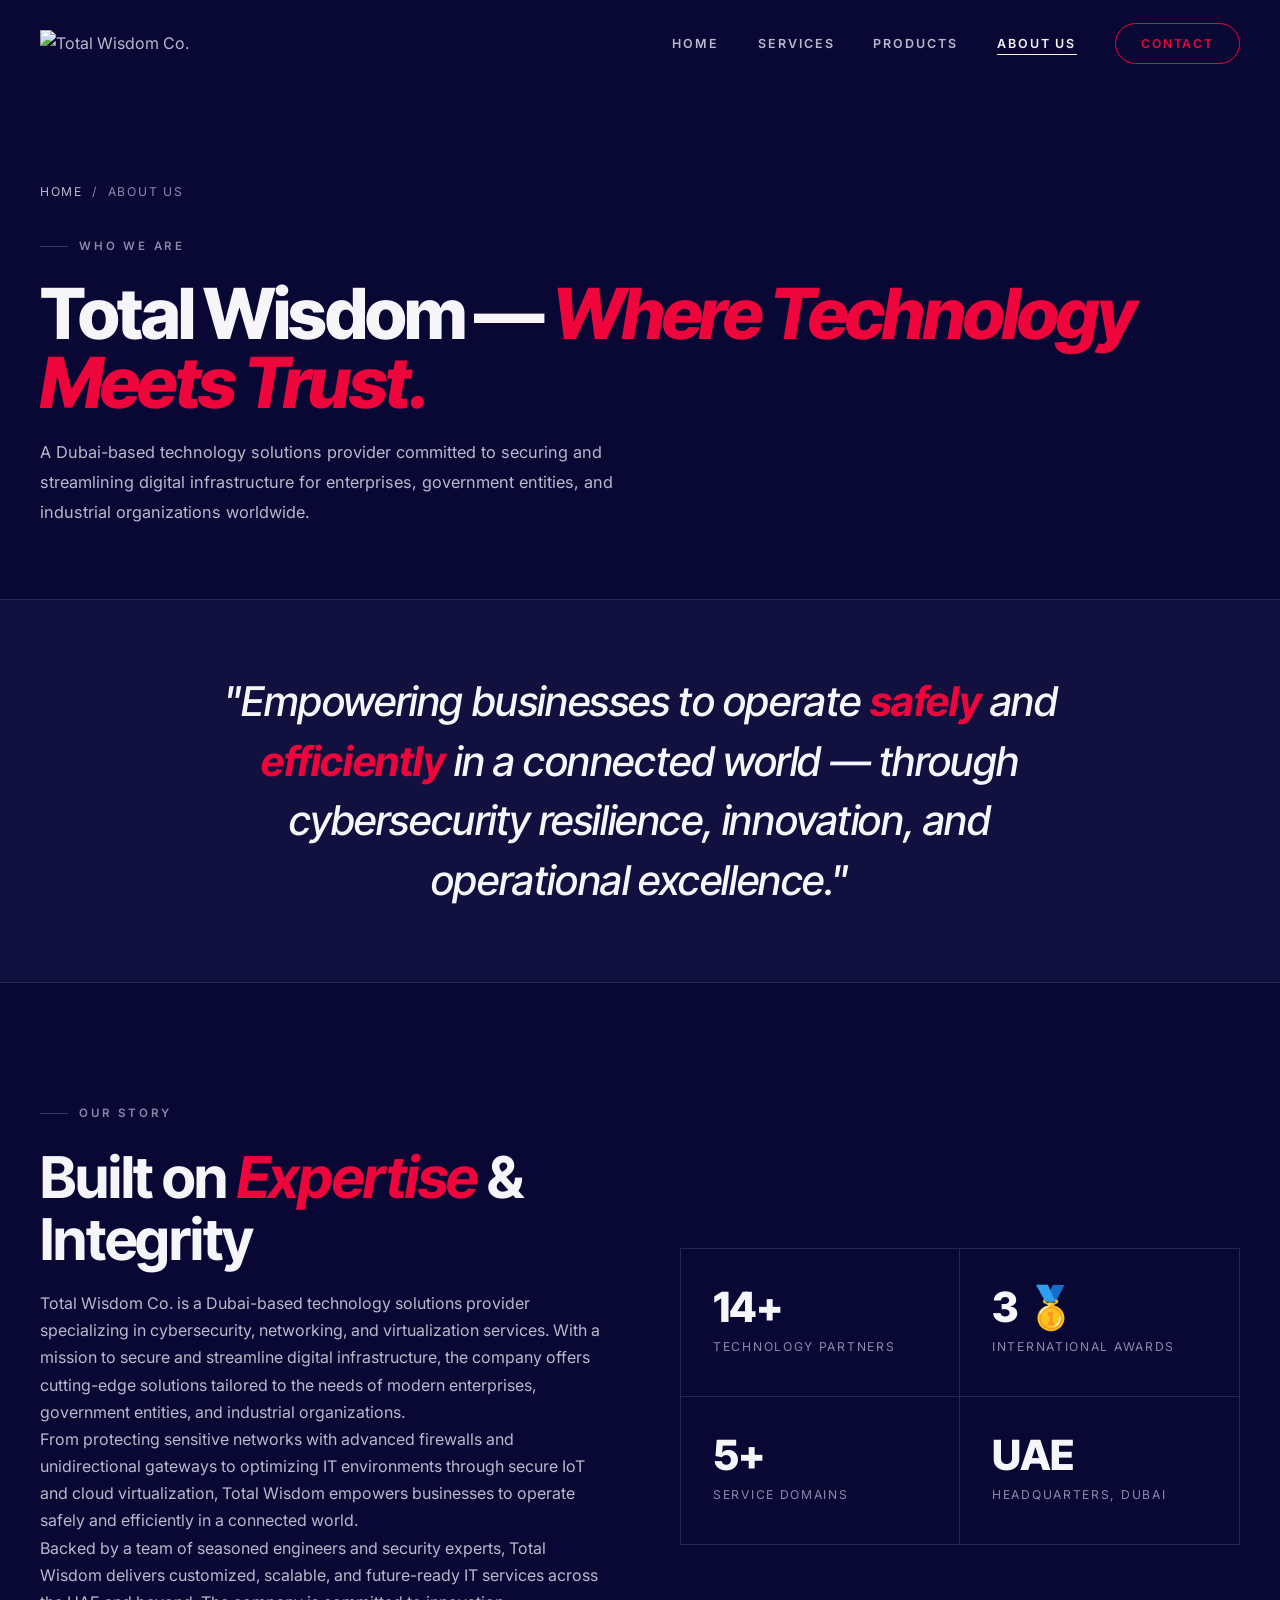
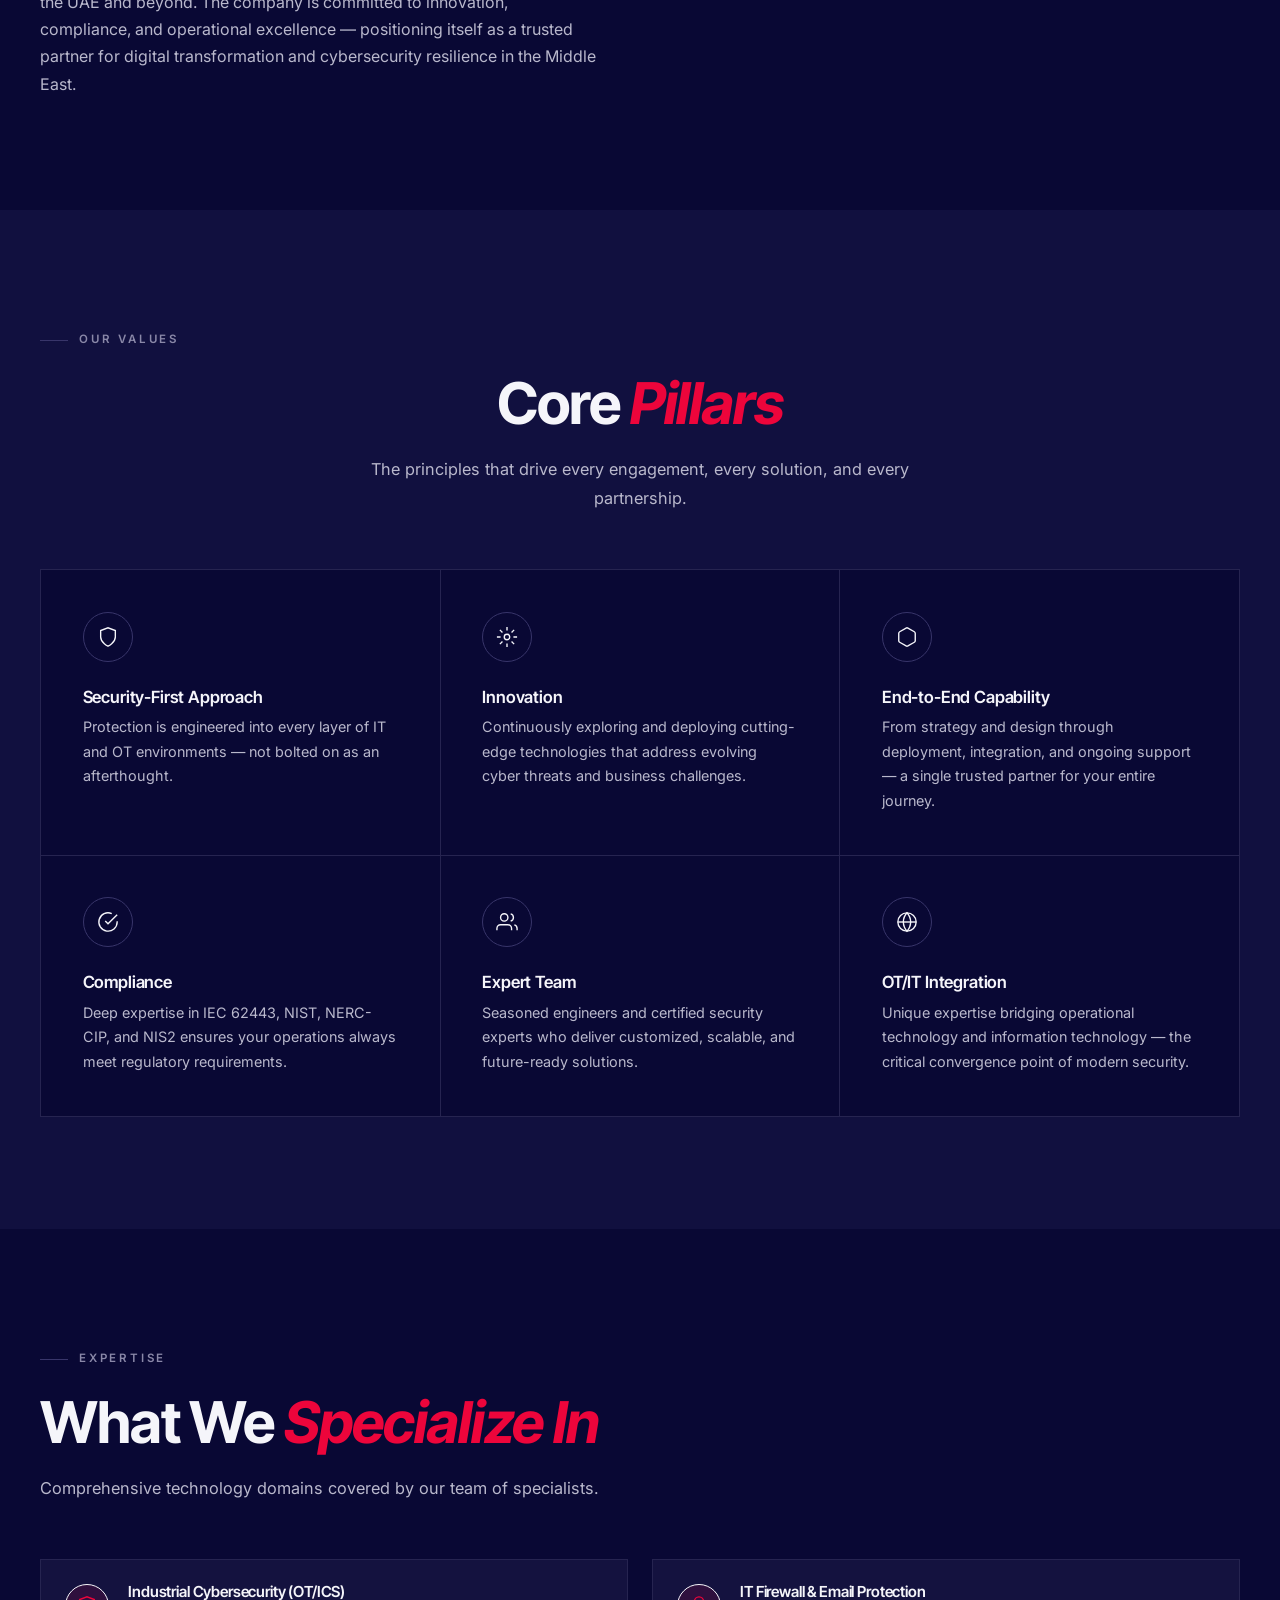
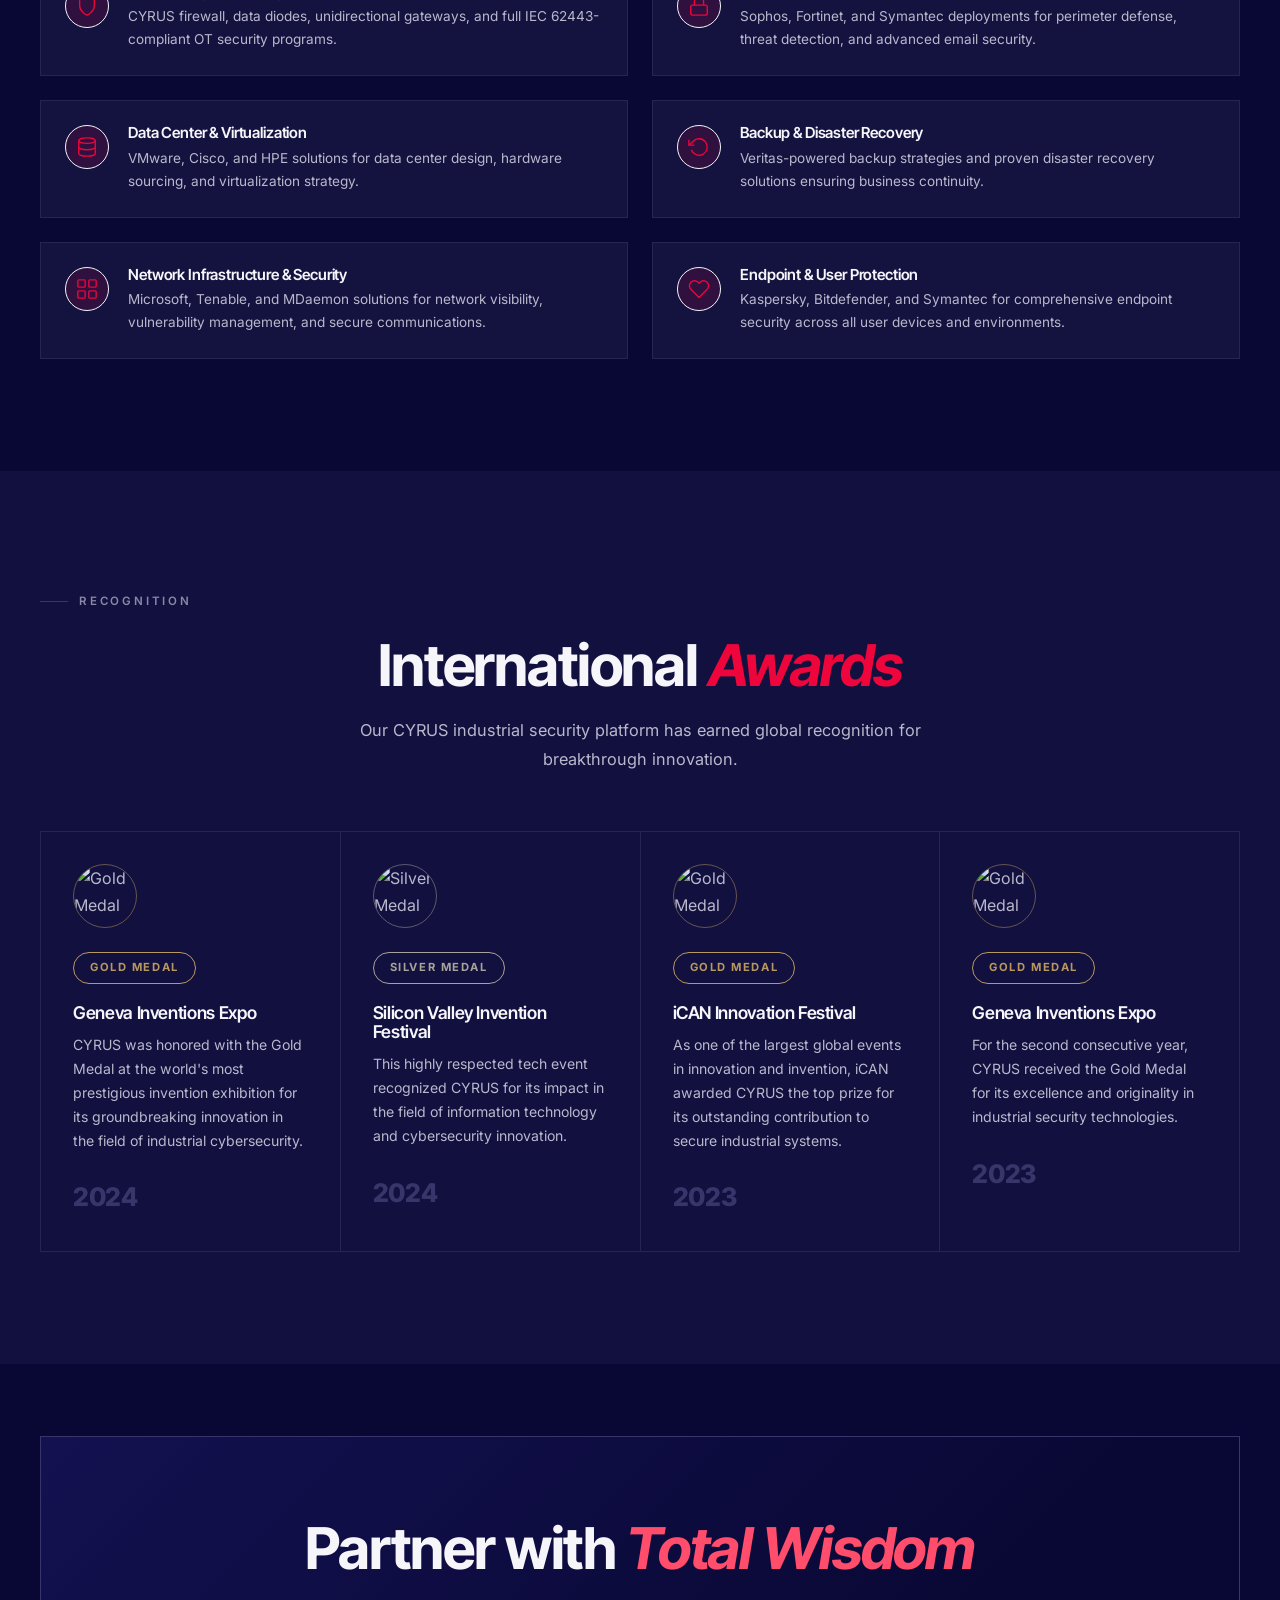
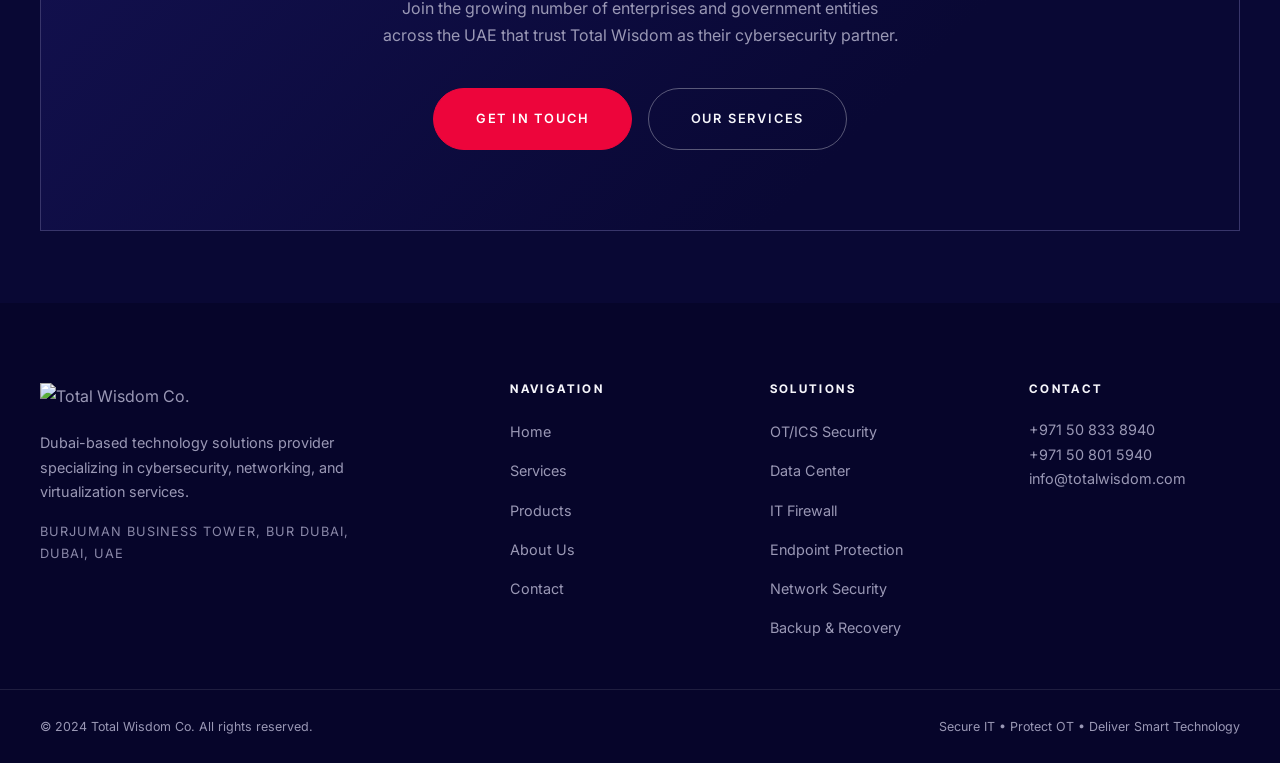
==== commit a0610d95: "Add files via upload" ====
--- a/about.html
+++ b/about.html
@@ -6,28 +6,9 @@
   <title>About Us — Total Wisdom Co.</title>
   <link rel="preconnect" href="https://fonts.googleapis.com" />
   <link rel="preconnect" href="https://fonts.gstatic.com" crossorigin />
-  <link href="https://fonts.googleapis.com/css2?family=Playfair+Display:ital,wght@0,400;0,500;0,600;0,700;0,800;1,400;1,500;1,600&family=Inter:wght@400;500;600;700;800&display=swap" rel="stylesheet" />
+  <link href="https://fonts.googleapis.com/css2?family=Inter+Tight:ital,wght@0,400;0,500;0,600;0,700;0,800;0,900;1,400;1,500;1,600;1,700;1,800&family=Inter:wght@400;500;600;700;800&display=swap" rel="stylesheet" />
   <link rel="stylesheet" href="style.css" />
   <style>
-    .mission-banner {
-      background: var(--bg-card);
-      border: 1px solid var(--border); border-radius: var(--radius);
-      padding: 3rem; text-align: center; position: relative; overflow: hidden;
-      box-shadow: var(--shadow-sm);
-    }
-    .mission-banner::before {
-      content: '';
-      position: absolute; top: -30%; right: -10%;
-      width: 50%; height: 100%;
-      background: radial-gradient(ellipse at center, var(--purple) 0%, transparent 70%);
-      opacity: .5; filter: blur(50px);
-    }
-    .mission-banner blockquote {
-      font-family: var(--font-serif); font-style: italic; font-size: clamp(1.2rem,2.5vw,1.8rem);
-      font-weight: 500; color: var(--text-1); line-height: 1.5;
-      position: relative; max-width: 720px; margin: 0 auto;
-    }
-    .mission-banner blockquote .accent { font-weight: 600; }
     .expertise-grid { display: grid; grid-template-columns: repeat(2,1fr); gap: 1.5rem; }
     .exp-item {
       display: flex; gap: 1.2rem; align-items: flex-start;
@@ -111,7 +92,7 @@
             <div class="l">Technology Partners</div>
           </div>
           <div class="glow-stat">
-            <div class="n"><span data-target="3">0</span> 🥇</div>
+            <div class="n"><span data-target="4">0</span> 🥇</div>
             <div class="l">International Awards</div>
           </div>
           <div class="glow-stat">
@@ -258,27 +239,36 @@
           <img src="https://totalwisdom.com/wp-content/uploads/2025/11/goldmedal.webp" alt="Gold Medal" />
         </div>
         <div class="award-badge gold-badge">Gold Medal</div>
-        <h3>Geneva International Exhibition of Inventions</h3>
-        <p>Recognized as a gold medal invention at the world's foremost platform for innovators and researchers, Geneva, Switzerland.</p>
-        <span class="award-year">2023</span>
+        <h3>Geneva Inventions Expo</h3>
+        <p>CYRUS was honored with the Gold Medal at the world's most prestigious invention exhibition for its groundbreaking innovation in the field of industrial cybersecurity.</p>
+        <span class="award-year">2024</span>
       </div>
       <div class="award-card reveal d1">
+        <div class="award-medal silver">
+          <img src="https://totalwisdom.com/wp-content/uploads/2025/11/silver.webp" alt="Silver Medal" />
+        </div>
+        <div class="award-badge silver-badge">Silver Medal</div>
+        <h3>Silicon Valley Invention Festival</h3>
+        <p>This highly respected tech event recognized CYRUS for its impact in the field of information technology and cybersecurity innovation.</p>
+        <span class="award-year">2024</span>
+      </div>
+      <div class="award-card reveal d2">
         <div class="award-medal gold">
           <img src="https://totalwisdom.com/wp-content/uploads/2025/11/goldmedal-1.webp" alt="Gold Medal" />
         </div>
         <div class="award-badge gold-badge">Gold Medal</div>
         <h3>iCAN Innovation Festival</h3>
-        <p>Gold medal winner at the International Invention, Innovation &amp; Technology Exhibition (iCAN), Kuala Lumpur, Malaysia.</p>
-        <span class="award-year">2024</span>
-      </div>
-      <div class="award-card reveal d2">
-        <div class="award-medal silver">
-          <img src="https://totalwisdom.com/wp-content/uploads/2025/11/silver.webp" alt="Silver Medal" />
-        </div>
-        <div class="award-badge silver-badge">Silver Medal</div>
-        <h3>Silicon Valley International Invention Festival</h3>
-        <p>Silver medal at the prestigious innovation competition held in Silicon Valley, the global hub of technology and innovation.</p>
-        <span class="award-year">2024</span>
+        <p>As one of the largest global events in innovation and invention, iCAN awarded CYRUS the top prize for its outstanding contribution to secure industrial systems.</p>
+        <span class="award-year">2023</span>
+      </div>
+      <div class="award-card reveal d3">
+        <div class="award-medal gold">
+          <img src="https://totalwisdom.com/wp-content/uploads/2025/11/goldmedal.webp" alt="Gold Medal" />
+        </div>
+        <div class="award-badge gold-badge">Gold Medal</div>
+        <h3>Geneva Inventions Expo</h3>
+        <p>For the second consecutive year, CYRUS received the Gold Medal for its excellence and originality in industrial security technologies.</p>
+        <span class="award-year">2023</span>
       </div>
     </div>
   </div>
--- a/style.css
+++ b/style.css
@@ -1,210 +1,201 @@
 /* ══════════════════════════════════════════════
-   TOTAL WISDOM CO. — GLOBAL DESIGN SYSTEM
-   Warm Daylight-Inspired Theme
+   TOTAL WISDOM CO. — VER2
+   "Studio" theme — inspired by ratko-03f3f3.webflow.io
+   Monochrome paper/ink palette, Inter Tight display type,
+   hairline grids, numbered cards, pill buttons.
    ══════════════════════════════════════════════ */
 
-/* ─── DESIGN TOKENS ─── */
 :root {
-  --bg-0:        #0f1f1a;
-  --bg-1:        #15281f;
-  --bg-2:        #1b3326;
-  --bg-dark:     #0a1510;
-  --bg-dark-2:   #060c09;
-  --bg-card:     #182d23;
-  --accent:      #d4b483;
-  --accent-dim:  rgba(212, 180, 131, 0.10);
-  --accent-glow: rgba(212, 180, 131, 0.28);
-  --blue:        rgba(212, 180, 131, 0.16);
-  --purple:      rgba(143, 163, 154, 0.14);
-  --gold:        #e0c08a;
-  --silver:      #9fb3a8;
-  --text-1:      #f0ece1;
-  --text-2:      #8fa39a;
-  --text-3:      #5d7468;
-  --text-on-dark:       #f0ece1;
-  --text-on-dark-muted: #8fa39a;
-  --border:      rgba(212, 180, 131, 0.16);
-  --border-h:    rgba(212, 180, 131, 0.45);
-  --radius:      28px;
-  --radius-sm:   16px;
-  --radius-pill: 999px;
-  --shadow-sm:   0 6px 24px rgba(0, 0, 0, 0.35);
-  --shadow-md:   0 24px 60px rgba(0, 0, 0, 0.5), 0 0 30px rgba(212, 180, 131, 0.10);
-  --trans:       all 0.32s cubic-bezier(0.4, 0, 0.2, 1);
-  --nav-h:       80px;
-  --font-serif:  'Playfair Display', serif;
-  --font-sans:   'Inter', sans-serif;
-
-  /* aliases for legacy var names used across pages */
+  /* ── Core palette ── */
+  --bg:          #090834;
+  --bg-soft:     #11103f;
+  --bg-dark:     #06052a;
+  --bg-dark-2:   #0d0b3d;
+  --card:        #14123f;
+
+  --ink:         #f5f5fa;
+  --ink-soft:    #b9b8cc;
+  --muted:       #8a88a8;
+  --on-dark:     #f5f5fa;
+  --on-dark-muted: #9a98b5;
+
+  --line:        #262450;
+  --line-strong: #38356a;
+
+  /* ── Aliases for existing markup ── */
+  --bg-0:        var(--bg);
+  --bg-1:        var(--bg-soft);
+  --bg-2:        var(--bg-soft);
+  --bg-card:     var(--card);
+  --text-1:      var(--ink);
+  --text-2:      var(--ink-soft);
+  --text-3:      var(--muted);
+  --text-on-dark:       var(--on-dark);
+  --text-on-dark-muted: var(--on-dark-muted);
+  --border:      var(--line);
+  --border-h:    var(--ink);
+  --accent:      #ed053b;
+  --accent-dim:  rgba(237,5,59,.12);
+  --accent-glow: rgba(237,5,59,.24);
   --cyan:        var(--accent);
   --cyan-dim:    var(--accent-dim);
   --cyan-glow:   var(--accent-glow);
-}
-
-/* ─── RESET ─── */
-*, *::before, *::after { box-sizing: border-box; margin: 0; padding: 0; }
-html { scroll-behavior: smooth; font-size: 16px; }
+  --blue:        rgba(20,18,16,.04);
+  --purple:      rgba(20,18,16,.04);
+  --gold:        #b9985f;
+  --silver:      #a8a39a;
+
+  /* ── Shape & motion ── */
+  --radius:      0px;
+  --radius-sm:   50%;
+  --radius-pill: 100px;
+  --shadow-sm:   none;
+  --shadow-md:   none;
+  --trans:       all .35s cubic-bezier(.165,.84,.44,1);
+  --nav-h:       86px;
+  --container:   1360px;
+
+  /* ── Type ── */
+  --font-serif:  'Inter Tight', sans-serif;
+  --font-sans:   'Inter', sans-serif;
+}
+
+/* ════════════════════════════════════════════
+   RESET & BASE
+════════════════════════════════════════════ */
+* { margin: 0; padding: 0; box-sizing: border-box; }
+html { scroll-behavior: smooth; }
 body {
   font-family: var(--font-sans);
-  background: var(--bg-0);
-  color: var(--text-2);
+  background: var(--bg);
+  color: var(--ink-soft);
+  font-size: 16px;
+  line-height: 1.7;
+  -webkit-font-smoothing: antialiased;
   overflow-x: hidden;
-  line-height: 1.7;
-  min-height: 100vh;
-}
-a  { text-decoration: none; color: inherit; }
+}
+img { display: block; max-width: 100%; }
+a { color: inherit; text-decoration: none; }
 ul { list-style: none; }
-img, svg { display: block; max-width: 100%; }
-button { cursor: pointer; font-family: inherit; }
-
-/* ─── TYPOGRAPHY ─── */
-h1,h2 { color: var(--text-1); font-family: var(--font-serif); line-height: 1.12; letter-spacing: -0.02em; font-weight: 600; }
-h3,h4,h5 { color: var(--text-1); font-family: var(--font-sans); line-height: 1.3; letter-spacing: -0.01em; }
-h1 { font-size: clamp(2.4rem, 6vw, 5rem); }
-h2 { font-size: clamp(1.8rem, 4vw, 2.9rem); }
-h3 { font-size: 1.1rem; font-weight: 700; }
-h4 { font-size: 0.9rem; font-weight: 700; }
-p  { font-size: 0.97rem; line-height: 1.78; }
-.accent { color: var(--accent); font-family: var(--font-serif); font-style: italic; }
-
-/* ─── LAYOUT ─── */
-.container { max-width: 1200px; margin: 0 auto; padding: 0 2rem; }
-.section    { padding: 100px 0; position: relative; }
-.section-sm { padding: 70px 0;  position: relative; }
-
-/* ─── SECTION LABELS ─── */
+.container { max-width: var(--container); margin: 0 auto; padding: 0 2.5rem; }
+@media(max-width:768px){ .container{ padding: 0 1.5rem; } }
+
+h1, h2, h3, h4, h5 {
+  font-family: var(--font-serif);
+  font-weight: 700;
+  letter-spacing: -.02em;
+  line-height: 1.08;
+  color: var(--ink);
+}
+h1 { font-size: clamp(2.8rem, 7vw, 6rem); letter-spacing: -.04em; line-height: .98; font-weight: 800; }
+h2 { font-size: clamp(2.1rem, 4.5vw, 3.6rem); }
+h3 { font-size: 1.3rem; font-weight: 600; }
+h4 { font-size: 1.05rem; font-weight: 600; letter-spacing: -.01em; }
+p  { color: var(--ink-soft); }
+
+.accent { font-style: italic; font-weight: inherit; color: var(--accent); }
+
+/* ════════════════════════════════════════════
+   SECTIONS
+════════════════════════════════════════════ */
+.section    { padding: 7rem 0; }
+.section-sm { padding: 4.5rem 0; }
+
 .section-tag {
-  display: inline-flex; align-items: center; gap: 10px;
-  font-size: 0.72rem; font-family: var(--font-sans); font-weight: 700;
-  letter-spacing: 0.18em; text-transform: uppercase; color: var(--accent);
-  margin-bottom: 1.1rem;
-}
-.section-tag::before {
-  content: ''; width: 28px; height: 1.5px;
-  background: var(--accent);
-}
-.section-title           { margin-bottom: 1rem; }
-.section-title.centered  { text-align: center; }
-.section-sub             { max-width: 600px; margin-bottom: 3.5rem; }
-.section-sub.centered    { text-align: center; margin-inline: auto; }
-
+  display: inline-flex; align-items: center; gap: .7rem;
+  font-size: .72rem; font-weight: 600; letter-spacing: .24em;
+  text-transform: uppercase; color: var(--muted);
+  margin-bottom: 1.4rem;
+}
+.section-tag::before { content: ''; display: block; width: 28px; height: 1px; background: var(--line-strong); }
+.section-title { margin-bottom: 1.25rem; }
+.section-title.centered { text-align: center; }
+.section-sub {
+  max-width: 580px; font-size: 1.02rem; line-height: 1.8;
+  margin-bottom: 3.5rem;
+}
+.section-sub.centered { margin-left: auto; margin-right: auto; text-align: center; }
+
+/* ════════════════════════════════════════════
+   BUTTONS
+════════════════════════════════════════════ */
+.btn-primary, .btn-ghost {
+  display: inline-flex; align-items: center; justify-content: center; gap: .6rem;
+  font-family: var(--font-sans); font-size: .8rem; font-weight: 600;
+  letter-spacing: .14em; text-transform: uppercase;
+  padding: 1.05rem 2.1rem; border-radius: var(--radius-pill);
+  border: 1px solid var(--ink); white-space: nowrap;
+  transition: var(--trans); cursor: pointer;
+}
+.btn-primary {
+  background: var(--accent); color: #fff; border-color: var(--accent);
+}
+.btn-primary:hover { background: transparent; color: var(--accent); border-color: var(--accent); }
+.btn-ghost {
+  background: transparent; color: var(--ink); border-color: var(--line-strong);
+}
+.btn-ghost:hover { background: var(--ink); color: var(--bg); border-color: var(--ink); }
+.btn-primary.lg, .btn-ghost.lg { padding: 1.2rem 2.6rem; }
+.btn-primary.full, .btn-ghost.full { width: 100%; }
 
 /* ════════════════════════════════════════════
    NAVIGATION
 ════════════════════════════════════════════ */
 #navbar {
-  position: fixed; top: 0; left: 0; right: 0; z-index: 1000;
-  padding: 1.1rem 0;
+  position: fixed; top: 0; left: 0; right: 0; z-index: 100;
+  height: var(--nav-h); display: flex; align-items: center;
+  background: transparent; border-bottom: 1px solid transparent;
   transition: var(--trans);
 }
 #navbar.scrolled {
-  background: rgba(10, 21, 16, 0.85);
-  backdrop-filter: blur(24px) saturate(180%);
-  border-bottom: 1px solid var(--border);
-  padding: 0.75rem 0;
-  box-shadow: var(--shadow-sm);
+  background: rgba(9, 8, 52, .92); backdrop-filter: blur(10px);
+  border-bottom: 1px solid var(--line);
 }
 .nav-inner {
-  max-width: 1200px; margin: 0 auto; padding: 0 2rem;
-  display: flex; align-items: center; justify-content: space-between; gap: 2rem;
-}
-.nav-logo { display: flex; align-items: center; flex-shrink: 0; }
-.nav-logo img { height: 40px; width: auto; object-fit: contain; }
-.nav-links {
-  display: flex; align-items: center; gap: 0.25rem;
-}
-.nav-links a {
-  font-size: 0.86rem; font-family: var(--font-sans); font-weight: 600;
-  letter-spacing: 0.01em; color: var(--text-2);
-  padding: 0.55rem 1.1rem; border-radius: var(--radius-pill);
-  transition: var(--trans); white-space: nowrap;
-}
-.nav-links a:hover, .nav-links a.active {
-  color: var(--text-1); background: var(--bg-1);
-}
+  width: 100%; display: flex; align-items: center; justify-content: space-between;
+  max-width: var(--container); margin: 0 auto; padding: 0 2.5rem;
+}
+.nav-logo img { height: 26px; width: auto; filter: none; }
+.nav-links { display: flex; align-items: center; gap: 2.4rem; }
+.nav-links a:not(.nav-cta) {
+  font-size: .78rem; font-weight: 600; letter-spacing: .16em; text-transform: uppercase;
+  color: var(--ink-soft); position: relative; padding-bottom: 4px;
+  transition: var(--trans);
+}
+.nav-links a:not(.nav-cta)::after {
+  content: ''; position: absolute; left: 0; bottom: 0; width: 0; height: 1px;
+  background: var(--ink); transition: var(--trans);
+}
+.nav-links a:not(.nav-cta):hover,
+.nav-links a:not(.nav-cta).active { color: var(--ink); }
+.nav-links a:not(.nav-cta):hover::after,
+.nav-links a:not(.nav-cta).active::after { width: 100%; }
 .nav-cta {
-  background: var(--accent) !important;
-  border: 1px solid var(--accent) !important;
-  color: var(--bg-0) !important;
-  margin-left: 0.5rem;
-}
-.nav-cta:hover {
-  background: var(--text-1) !important;
-  border-color: var(--text-1) !important;
-  color: var(--bg-0) !important;
-}
+  font-size: .76rem; font-weight: 600; letter-spacing: .14em; text-transform: uppercase;
+  padding: .75rem 1.6rem; border: 1px solid var(--accent); border-radius: var(--radius-pill);
+  color: var(--accent) !important; transition: var(--trans);
+}
+.nav-cta:hover { background: var(--accent); color: #fff !important; }
+
 .nav-toggle {
-  display: none; flex-direction: column; gap: 5px;
-  background: none; border: none; padding: 4px; flex-shrink: 0;
-}
-.nav-toggle span {
-  display: block; width: 24px; height: 2px;
-  background: var(--text-1); border-radius: 2px; transition: var(--trans);
-}
-
-
-/* ════════════════════════════════════════════
-   BUTTONS
-════════════════════════════════════════════ */
-.btn-primary {
-  display: inline-flex; align-items: center; gap: 8px;
-  background: var(--accent);
-  color: var(--bg-0); font-family: var(--font-sans); font-size: 0.9rem;
-  font-weight: 700; letter-spacing: 0.01em;
-  padding: 0.95rem 2.2rem; border-radius: var(--radius-pill);
-  border: 1px solid var(--accent); transition: var(--trans);
-  box-shadow: var(--shadow-sm);
-}
-.btn-primary:hover {
-  transform: translateY(-2px);
-  background: #e8d4ab; border-color: #e8d4ab;
-  box-shadow: var(--shadow-md);
-}
-.btn-primary.lg { padding: 1.1rem 2.6rem; font-size: 0.95rem; }
-.btn-primary.full { width: 100%; justify-content: center; }
-
-.btn-ghost {
-  display: inline-flex; align-items: center; gap: 8px;
-  background: transparent; color: var(--text-1);
-  font-family: var(--font-sans); font-size: 0.9rem;
-  font-weight: 700; letter-spacing: 0.01em;
-  padding: 0.95rem 2.2rem; border-radius: var(--radius-pill);
-  border: 1px solid var(--border-h); transition: var(--trans);
-}
-.btn-ghost:hover {
-  border-color: var(--text-1); color: var(--text-1);
-  background: var(--bg-1);
-}
-.btn-ghost.lg { padding: 1.1rem 2.6rem; font-size: 0.95rem; }
-
-
-/* ════════════════════════════════════════════
-   PAGE HERO (inner pages)
-════════════════════════════════════════════ */
-.page-hero {
-  padding: calc(var(--nav-h) + 80px) 0 80px;
-  background: var(--bg-0);
-  position: relative; overflow: hidden;
-}
-.page-hero::after {
-  content: '';
-  position: absolute; top: -20%; right: -10%;
-  width: 50%; height: 70%;
-  background: radial-gradient(ellipse at center, var(--blue) 0%, transparent 70%);
-  opacity: 0.5; filter: blur(60px);
-  z-index: 0; pointer-events: none;
-}
-.page-hero .container { position: relative; z-index: 1; }
-.page-hero h1 { margin-bottom: 1rem; }
-.page-hero p  { max-width: 600px; font-size: 1.05rem; }
-.hero-breadcrumb {
-  display: flex; align-items: center; gap: 0.5rem;
-  font-size: 0.78rem; color: var(--text-3); margin-bottom: 1.5rem;
-  font-family: var(--font-sans); font-weight: 600; letter-spacing: 0.06em;
-}
-.hero-breadcrumb a { color: var(--accent); }
-.hero-breadcrumb span { color: var(--text-3); }
-
+  display: none; flex-direction: column; gap: 5px; width: 26px;
+  background: none; border: none; cursor: pointer; padding: 0;
+}
+.nav-toggle span { display: block; width: 100%; height: 1px; background: var(--ink); transition: var(--trans); }
+
+@media(max-width:880px){
+  .nav-toggle { display: flex; }
+  .nav-links {
+    position: fixed; top: var(--nav-h); left: 0; right: 0; bottom: 0;
+    flex-direction: column; justify-content: flex-start; align-items: flex-start;
+    gap: 1.8rem; padding: 3rem 2.5rem; background: var(--bg);
+    border-top: 1px solid var(--line);
+    transform: translateY(-12px); opacity: 0; visibility: hidden;
+    transition: var(--trans);
+  }
+  .nav-links.open { transform: translateY(0); opacity: 1; visibility: visible; }
+  .nav-links a:not(.nav-cta) { font-size: 1rem; }
+}
 
 /* ════════════════════════════════════════════
    HERO (Home)
@@ -212,527 +203,465 @@
 .home-hero {
   position: relative; min-height: 100vh;
   display: flex; align-items: center; overflow: hidden;
-  background: var(--bg-0);
+  background: var(--bg);
 }
 #particleCanvas { display: none; }
 .hero-grid {
-  position: absolute; top: -15%; right: -15%;
-  width: 60%; height: 80%;
-  background:
-    radial-gradient(ellipse 60% 60% at 70% 30%, var(--blue) 0%, transparent 65%),
-    radial-gradient(ellipse 50% 50% at 40% 70%, var(--purple) 0%, transparent 65%);
-  opacity: 0.55; filter: blur(70px);
-  z-index: 0; pointer-events: none;
-}
-.home-hero .container { position: relative; z-index: 2; padding-top: 6rem; padding-bottom: 4rem; }
+  position: absolute; inset: 0; pointer-events: none; z-index: 0;
+  background-image:
+    linear-gradient(var(--line) 1px, transparent 1px),
+    linear-gradient(90deg, var(--line) 1px, transparent 1px);
+  background-size: 80px 80px;
+  -webkit-mask-image: radial-gradient(ellipse 70% 60% at 75% 30%, #000 0%, transparent 70%);
+          mask-image: radial-gradient(ellipse 70% 60% at 75% 30%, #000 0%, transparent 70%);
+  opacity: .6;
+}
+.home-hero .container { position: relative; z-index: 2; padding-top: 7rem; padding-bottom: 4rem; }
 
 .hero-badge {
   display: inline-flex; align-items: center; gap: 10px;
-  font-size: 0.78rem; font-family: var(--font-sans); font-weight: 600;
-  letter-spacing: 0.06em; color: var(--text-1);
-  background: var(--bg-card); border: 1px solid var(--border);
-  padding: 0.55rem 1.2rem; border-radius: var(--radius-pill); margin-bottom: 2rem;
-  box-shadow: var(--shadow-sm);
-  animation: fadeUp 0.8s ease both;
+  font-size: .76rem; font-family: var(--font-sans); font-weight: 600;
+  letter-spacing: .2em; text-transform: uppercase; color: var(--ink-soft);
+  border: 1px solid var(--line-strong); border-radius: var(--radius-pill);
+  padding: .55rem 1.3rem; margin-bottom: 2.5rem;
+  animation: fadeUp .8s ease both;
 }
 .badge-pulse {
-  width: 7px; height: 7px; border-radius: 50%;
-  background: var(--accent);
-  animation: blink 2s ease-in-out infinite;
-}
-@keyframes blink { 0%,100%{opacity:1;transform:scale(1)} 50%{opacity:.4;transform:scale(.6)} }
-
-.hero-title { display: flex; flex-direction: column; gap: .05em; margin-bottom: 1.5rem; }
-.line-up {
-  display: block; opacity: 0; transform: translateY(28px);
-  animation: fadeUp 0.85s cubic-bezier(.16,1,.3,1) both;
-}
-.line-up.d1 { animation-delay: .1s; }
-.line-up.d2 { animation-delay: .2s; }
-.line-up.d3 { animation-delay: .3s; }
-@keyframes fadeUp { to { opacity:1; transform:translateY(0); } }
+  width: 7px; height: 7px; border-radius: 50%; background: var(--accent);
+  position: relative; flex-shrink: 0;
+}
+.badge-pulse::before {
+  content: ''; position: absolute; inset: -4px; border: 1px solid var(--accent);
+  border-radius: 50%; animation: pulseRing 2.4s ease-out infinite;
+}
+@keyframes pulseRing { 0%{ transform: scale(.6); opacity: 1; } 100%{ transform: scale(1.8); opacity: 0; } }
+
+.hero-title { margin-bottom: 2rem; }
+.hero-title .line-up {
+  display: block; overflow: hidden;
+}
+.hero-title .line-up { animation: fadeUp .9s cubic-bezier(.16,1,.3,1) both; }
+.hero-title .line-up.d1 { animation-delay: .12s; }
+.hero-title .line-up.d2 { animation-delay: .24s; }
 
 .hero-sub {
-  max-width: 540px; font-size: 1.1rem; color: var(--text-2);
-  margin-bottom: 2.5rem; animation: fadeUp .9s .4s ease both;
-}
-.hero-actions {
-  display: flex; gap: 1rem; flex-wrap: wrap;
-  margin-bottom: 4.5rem; animation: fadeUp .9s .5s ease both;
-}
+  max-width: 540px; font-size: 1.05rem; line-height: 1.85; color: var(--ink-soft);
+  margin-bottom: 2.8rem; animation: fadeUp 1s ease .3s both;
+}
+.hero-actions { display: flex; gap: 1rem; flex-wrap: wrap; animation: fadeUp 1s ease .4s both; }
+
 .hero-stats {
-  display: flex; align-items: center; gap: 2.5rem; flex-wrap: wrap;
-  animation: fadeUp .9s .6s ease both;
-}
-.stat { text-align: center; }
-.stat-val {
-  font-family: var(--font-serif); font-size: 2.2rem; font-weight: 600;
-  color: var(--text-1);
-  line-height: 1;
-}
-.stat-suf { font-family: var(--font-serif); font-size: 1.7rem; color: var(--text-1); font-weight: 600; }
-.stat-lbl { display: block; font-size: .7rem; letter-spacing: .08em; color: var(--text-3); margin-top: 5px; text-transform: uppercase; font-weight: 600; }
-.stat-div { width: 1px; height: 44px; background: var(--border); }
+  display: flex; align-items: center; gap: 2.5rem; margin-top: 4.5rem;
+  padding-top: 2.5rem; border-top: 1px solid var(--line);
+  animation: fadeUp 1s ease .5s both;
+}
+.stat { display: flex; flex-direction: column; gap: .4rem; }
+.stat-val, .stat-suf {
+  font-family: var(--font-serif); font-weight: 800; font-size: 2.4rem;
+  letter-spacing: -.02em; color: var(--ink); line-height: 1;
+}
+.stat-suf { margin-left: -2px; }
+.stat-lbl { font-size: .74rem; letter-spacing: .14em; text-transform: uppercase; color: var(--muted); }
+.stat-div { width: 1px; height: 42px; background: var(--line-strong); }
 
 .hero-scroll {
-  position: absolute; bottom: 2.5rem; left: 50%; transform: translateX(-50%);
-  display: flex; flex-direction: column; align-items: center; gap: 10px;
-  z-index: 2; animation: fadeUp 1s 1s ease both;
-}
-.hero-scroll span { font-size: .68rem; letter-spacing: .2em; text-transform: uppercase; color: var(--text-3); font-weight: 600; }
-.scroll-bar { width: 1px; height: 48px; background: linear-gradient(to bottom, var(--text-3), transparent); animation: scrollAnim 2s ease-in-out infinite; }
-@keyframes scrollAnim { 0%,100%{opacity:.35;transform:scaleY(1)} 50%{opacity:1;transform:scaleY(1.12)} }
-
-
-/* ════════════════════════════════════════════
-   MARQUEE (partner logos strip)
+  position: absolute; right: 2.5rem; bottom: 2.5rem; z-index: 2;
+  display: flex; flex-direction: column; align-items: center; gap: .8rem;
+}
+.hero-scroll span {
+  font-size: .7rem; letter-spacing: .24em; text-transform: uppercase; color: var(--muted);
+  writing-mode: vertical-rl;
+}
+.scroll-bar { width: 1px; height: 60px; background: var(--line-strong); position: relative; overflow: hidden; }
+.scroll-bar::after {
+  content: ''; position: absolute; top: 0; left: 0; width: 100%; height: 30%;
+  background: var(--ink); animation: scrollDrop 2.2s ease-in-out infinite;
+}
+@keyframes scrollDrop { 0%{ transform: translateY(-100%); } 60%{ transform: translateY(220%); } 100%{ transform: translateY(220%); } }
+
+@media(max-width:768px){
+  .hero-stats { flex-wrap: wrap; gap: 1.6rem 2rem; }
+  .stat-div { display: none; }
+  .hero-scroll { display: none; }
+}
+
+/* ════════════════════════════════════════════
+   PAGE HERO (sub-pages)
+════════════════════════════════════════════ */
+.page-hero {
+  padding: calc(var(--nav-h) + 6rem) 0 4.5rem; background: var(--bg);
+  border-bottom: 1px solid var(--line);
+}
+.hero-breadcrumb {
+  display: flex; align-items: center; gap: .6rem; margin-bottom: 1.6rem;
+  font-size: .76rem; letter-spacing: .14em; text-transform: uppercase; color: var(--muted);
+}
+.hero-breadcrumb a { color: var(--ink-soft); transition: var(--trans); }
+.hero-breadcrumb a:hover { color: var(--ink); }
+.page-hero h1 { margin-bottom: 1.25rem; font-size: clamp(2.4rem, 5.5vw, 4.4rem); }
+.page-hero p  { max-width: 620px; font-size: 1.02rem; line-height: 1.85; }
+
+/* ════════════════════════════════════════════
+   MARQUEE (Partner logos)
 ════════════════════════════════════════════ */
 .marquee-section {
-  padding: 36px 0;
-  background: var(--bg-2);
-  border-top: 1px solid var(--border);
-  border-bottom: 1px solid var(--border);
-  overflow: hidden;
-}
-.marquee-track {
-  display: flex; gap: 3rem; animation: marquee 28s linear infinite;
-  width: max-content;
-}
-.marquee-track:hover { animation-play-state: paused; }
-@keyframes marquee { from{transform:translateX(0)} to{transform:translateX(-50%)} }
-.marquee-item {
+  background: var(--bg-soft); border-top: 1px solid var(--line); border-bottom: 1px solid var(--line);
+  padding: 2.6rem 0; overflow: hidden;
+}
+.marquee-track { display: flex; gap: 4.5rem; width: max-content; animation: marquee 38s linear infinite; }
+.marquee-item { display: flex; align-items: center; justify-content: center; height: 36px; flex-shrink: 0; }
+.marquee-item img {
+  height: 100%; width: auto; object-fit: contain;
+  filter: grayscale(1) contrast(.9); opacity: .5; transition: var(--trans);
+}
+.marquee-item:hover img { filter: grayscale(0); opacity: 1; }
+@keyframes marquee { from{ transform: translateX(0); } to{ transform: translateX(-50%); } }
+
+/* ════════════════════════════════════════════
+   SERVICE GRID (numbered "studio" cards)
+════════════════════════════════════════════ */
+.svc-grid { display: grid; grid-template-columns: repeat(3,1fr); border-top: 1px solid var(--line); border-left: 1px solid var(--line); }
+.svc-card {
+  padding: 3rem 2.4rem; border-right: 1px solid var(--line); border-bottom: 1px solid var(--line);
+  transition: var(--trans);
+}
+.svc-card:hover { background: var(--bg-soft); }
+.svc-num {
+  font-family: var(--font-serif); font-weight: 700; font-size: .85rem;
+  letter-spacing: .1em; color: var(--muted); margin-bottom: 1.6rem;
+}
+.svc-icon {
+  width: 50px; height: 50px; border-radius: 50%; border: 1px solid var(--line-strong);
+  display: flex; align-items: center; justify-content: center; color: var(--ink);
+  margin-bottom: 1.6rem; transition: var(--trans);
+}
+.svc-icon svg { width: 22px; height: 22px; }
+.svc-card:hover .svc-icon { background: var(--ink); color: var(--bg); border-color: var(--ink); }
+.svc-card h3 { margin-bottom: .7rem; font-size: 1.15rem; }
+.svc-card p  { font-size: .92rem; margin-bottom: 1.6rem; }
+.svc-link {
+  display: inline-flex; align-items: center; gap: .6rem;
+  font-size: .76rem; font-weight: 600; letter-spacing: .14em; text-transform: uppercase;
+  color: var(--ink); transition: var(--trans);
+}
+.svc-link svg { width: 15px; height: 15px; transition: var(--trans); }
+.svc-link:hover svg { transform: translateX(4px); }
+
+@media(max-width:900px){ .svc-grid{ grid-template-columns: repeat(2,1fr); } }
+@media(max-width:560px){ .svc-grid{ grid-template-columns: 1fr; } }
+
+/* ════════════════════════════════════════════
+   PRODUCTS / PORTFOLIO GRID
+════════════════════════════════════════════ */
+.filter-bar { display: flex; gap: .7rem; flex-wrap: wrap; margin-bottom: 3.5rem; }
+.filter-btn {
+  font-family: var(--font-sans); font-size: .76rem; font-weight: 600;
+  letter-spacing: .12em; text-transform: uppercase; color: var(--ink-soft);
+  background: transparent; border: 1px solid var(--line-strong); border-radius: var(--radius-pill);
+  padding: .65rem 1.4rem; cursor: pointer; transition: var(--trans);
+}
+.filter-btn:hover, .filter-btn.active { background: var(--ink); color: var(--bg); border-color: var(--ink); }
+
+.products-grid, .fp-grid { display: grid; grid-template-columns: repeat(3,1fr); gap: 2px; background: var(--line); }
+.fp-grid { grid-template-columns: repeat(4,1fr); }
+.prod-card { background: var(--bg); transition: var(--trans); cursor: pointer; }
+.prod-img {
+  width: 100%; aspect-ratio: 4/5; overflow: hidden; position: relative;
+  background: var(--bg-soft); display: flex; align-items: center; justify-content: center;
+}
+.prod-img img {
+  width: 100%; height: 100%; object-fit: cover;
+  filter: grayscale(1) contrast(.95); transition: transform .6s cubic-bezier(.165,.84,.44,1), filter .5s ease;
+}
+.prod-card:hover .prod-img img { transform: scale(1.05); filter: grayscale(0); }
+.prod-img-logo { background: #ffffff; }
+.prod-img-logo img { object-fit: contain; padding: .9rem; filter: none; }
+.prod-card:hover .prod-img-logo img { transform: scale(1.03); filter: none; }
+.prod-img-overlay {
+  position: absolute; inset: 12px; border: 1px solid transparent;
+  opacity: 0; transition: var(--trans); pointer-events: none;
+}
+.prod-card:hover .prod-img-overlay { opacity: 1; border-color: rgba(252,249,246,.55); }
+.prod-body { padding: 1.3rem 1.5rem 1.8rem; }
+.prod-cat {
+  font-size: .7rem; font-weight: 600; letter-spacing: .16em; text-transform: uppercase;
+  color: var(--muted); margin-bottom: .4rem;
+}
+.prod-name { font-family: var(--font-serif); font-weight: 600; font-size: 1.15rem; color: var(--ink); letter-spacing: -.01em; }
+.prod-card[data-hidden="true"] { display: none; }
+
+@media(max-width:900px){ .products-grid, .fp-grid{ grid-template-columns: repeat(2,1fr); } }
+@media(max-width:540px){ .products-grid, .fp-grid{ grid-template-columns: 1fr; } }
+
+.view-all-wrap { text-align: center; margin-top: 3rem; }
+
+/* ════════════════════════════════════════════
+   HOME ABOUT TEASER
+════════════════════════════════════════════ */
+.home-about { background: var(--bg-soft); border-top: 1px solid var(--line); border-bottom: 1px solid var(--line); }
+.home-about-grid { display: grid; grid-template-columns: 1fr 1fr; gap: 5rem; align-items: center; }
+.home-about p { margin-bottom: 1.1rem; }
+@media(max-width:900px){ .home-about-grid{ grid-template-columns:1fr; gap:3rem; } }
+
+/* ════════════════════════════════════════════
+   STATS / GLOW-BOX (now hairline stat grid)
+════════════════════════════════════════════ */
+.glow-box { border: 1px solid var(--line); background: var(--bg); }
+.glow-box-grid { display: grid; grid-template-columns: repeat(2,1fr); }
+.glow-stat {
+  padding: 2.4rem 2rem; border-right: 1px solid var(--line); border-bottom: 1px solid var(--line);
+}
+.glow-stat:nth-child(2n) { border-right: none; }
+.glow-stat:nth-last-child(-n+2) { border-bottom: none; }
+.glow-stat .n {
+  font-family: var(--font-serif); font-weight: 800; font-size: 2.6rem;
+  letter-spacing: -.02em; color: var(--ink); margin-bottom: .5rem; line-height: 1;
+}
+.glow-stat .l { font-size: .76rem; letter-spacing: .14em; text-transform: uppercase; color: var(--muted); }
+
+/* ════════════════════════════════════════════
+   PILLAR / VALUE / CORE CARDS
+════════════════════════════════════════════ */
+.pillars-grid, .value-grid { display: grid; grid-template-columns: repeat(3,1fr); gap: 1px; background: var(--line); border: 1px solid var(--line); }
+.pillar-card, .value-card { background: var(--bg); padding: 2.6rem; transition: var(--trans); }
+.pillar-card:hover, .value-card:hover { background: var(--bg-soft); }
+.pillar-icon, .value-icon {
+  width: 50px; height: 50px; border-radius: 50%; border: 1px solid var(--line-strong);
+  display: flex; align-items: center; justify-content: center; color: var(--ink);
+  margin-bottom: 1.6rem;
+}
+.pillar-icon svg, .value-icon svg { width: 22px; height: 22px; }
+.pillar-card h4, .value-card h4 { margin-bottom: .6rem; }
+.pillar-card p, .value-card p { font-size: .9rem; }
+
+@media(max-width:900px){ .pillars-grid, .value-grid{ grid-template-columns: repeat(2,1fr); } }
+@media(max-width:560px){ .pillars-grid, .value-grid{ grid-template-columns: 1fr; } }
+
+/* CORE SERVICES (services.html) */
+.core-grid { display: grid; grid-template-columns: repeat(2,1fr); gap: 1px; background: var(--line); border: 1px solid var(--line); }
+.core-card { background: var(--bg); padding: 2.8rem; }
+.core-icon {
+  width: 52px; height: 52px; border-radius: 50%; border: 1px solid var(--line-strong);
+  display: flex; align-items: center; justify-content: center; color: var(--ink);
+  margin-bottom: 1.6rem; transition: var(--trans);
+}
+.core-icon svg { width: 24px; height: 24px; }
+.core-card:hover .core-icon { background: var(--ink); color: var(--bg); border-color: var(--ink); }
+.core-card h3 { margin-bottom: 1.2rem; }
+.core-bullets li {
+  display: flex; align-items: flex-start; gap: .8rem; font-size: .9rem;
+  margin-bottom: .7rem; line-height: 1.6;
+}
+.bullet-dot {
+  width: 6px; height: 6px; border-radius: 50%; background: var(--ink);
+  flex-shrink: 0; margin-top: .6rem;
+}
+@media(max-width:768px){ .core-grid{ grid-template-columns: 1fr; } }
+
+/* STANDARDS (services.html) */
+.standards-grid { display: grid; grid-template-columns: repeat(4,1fr); gap: 1px; background: var(--line); border: 1px solid var(--line); }
+.standard-item { background: var(--bg); padding: 2rem 1.6rem; }
+.std-badge {
+  display: inline-block; font-family: var(--font-serif); font-weight: 700; font-size: .85rem;
+  letter-spacing: .04em; border: 1px solid var(--ink); border-radius: var(--radius-pill);
+  padding: .4rem 1rem; margin-bottom: 1rem;
+}
+.standard-item p { font-size: .85rem; }
+@media(max-width:900px){ .standards-grid{ grid-template-columns: repeat(2,1fr); } }
+@media(max-width:480px){ .standards-grid{ grid-template-columns: 1fr; } }
+
+/* INDUSTRIES (services.html) */
+.industries-grid { display: grid; grid-template-columns: repeat(4,1fr); gap: 1px; background: var(--line); border: 1px solid var(--line); }
+.industry-item {
+  background: var(--bg); padding: 2.4rem 1.6rem; display: flex; flex-direction: column; gap: 1.2rem;
+  transition: var(--trans);
+}
+.industry-item:hover { background: var(--bg-soft); }
+.industry-icon {
+  width: 46px; height: 46px; border-radius: 50%; border: 1px solid var(--line-strong);
+  display: flex; align-items: center; justify-content: center; color: var(--ink);
+}
+.industry-icon svg { width: 20px; height: 20px; }
+.industry-item span { font-size: .9rem; font-weight: 600; color: var(--ink); }
+@media(max-width:900px){ .industries-grid{ grid-template-columns: repeat(2,1fr); } }
+@media(max-width:480px){ .industries-grid{ grid-template-columns: 1fr; } }
+
+/* DELIVERABLES (services.html — inline styled, vars only) */
+.deliv-item { background: var(--card); border: 1px solid var(--line); }
+.deliv-dot { background: var(--ink); box-shadow: none; }
+.deliv-item:hover { border-color: var(--border-h); }
+
+/* ════════════════════════════════════════════
+   EXPERTISE (about.html — inline styled, vars only)
+════════════════════════════════════════════ */
+.exp-item { background: var(--card); }
+.exp-item:hover { border-color: var(--border-h); }
+.exp-icon { background: var(--accent-dim); border-color: var(--line-strong); color: var(--ink); }
+
+/* ════════════════════════════════════════════
+   MISSION QUOTE (about.html)
+════════════════════════════════════════════ */
+.mission-banner {
+  background: transparent; border: none; padding: 0; text-align: center;
+}
+.mission-banner::before { display: none; }
+.mission-banner blockquote {
+  font-family: var(--font-serif); font-style: italic; font-weight: 500;
+  font-size: clamp(1.5rem, 3.2vw, 2.6rem); line-height: 1.45; color: var(--ink);
+  max-width: 880px; margin: 0 auto; letter-spacing: -.01em;
+}
+.mission-banner blockquote .accent { font-weight: 700; }
+
+/* ════════════════════════════════════════════
+   AWARDS
+════════════════════════════════════════════ */
+.awards-grid { display: grid; grid-template-columns: repeat(4,1fr); border-top: 1px solid var(--line); border-left: 1px solid var(--line); }
+.award-card {
+  padding: 2rem; border-right: 1px solid var(--line); border-bottom: 1px solid var(--line);
+  position: relative;
+}
+.award-medal {
+  width: 64px; height: 64px; border-radius: 50%; overflow: hidden;
+  border: 1px solid var(--line-strong); margin-bottom: 1.5rem;
   display: flex; align-items: center; justify-content: center;
-  height: 48px; min-width: 120px; flex-shrink: 0;
-}
-.marquee-item img {
-  max-height: 40px; max-width: 120px;
-  object-fit: contain; filter: brightness(0) invert(1); opacity: .35;
-  transition: var(--trans);
-}
-.marquee-item:hover img { opacity: .9; filter: none; }
-
-
-/* ════════════════════════════════════════════
-   SERVICES GRID (Home overview)
-════════════════════════════════════════════ */
-.svc-grid {
-  display: grid; grid-template-columns: repeat(3, 1fr); gap: 1.5rem;
-}
-.svc-card {
-  background: var(--bg-card); border: 1px solid var(--border);
-  border-radius: var(--radius); padding: 2rem 1.8rem;
-  position: relative; overflow: hidden; transition: var(--trans);
-}
-.svc-card:hover {
-  border-color: var(--border-h); transform: translateY(-6px);
-  box-shadow: var(--shadow-md);
-}
-.svc-num {
-  font-family: var(--font-serif); font-size: .85rem; font-style: italic;
-  color: var(--text-3); letter-spacing: .04em; margin-bottom: 1.2rem;
-}
-.svc-icon {
-  width: 48px; height: 48px;
-  background: var(--accent-dim); border: 1px solid var(--border-h);
-  border-radius: var(--radius-sm); display: flex; align-items: center; justify-content: center;
-  color: var(--accent); margin-bottom: 1.25rem; transition: var(--trans);
-}
-.svc-icon svg { width: 24px; height: 24px; }
-.svc-card:hover .svc-icon { background: var(--accent); color: var(--bg-0); }
-.svc-card h3 { font-size: 1.05rem; margin-bottom: .6rem; }
-.svc-card p  { font-size: .88rem; line-height: 1.7; }
-.svc-link {
-  display: inline-flex; align-items: center; gap: 6px;
-  font-size: .82rem; font-family: var(--font-sans); font-weight: 700; letter-spacing: .02em;
-  color: var(--accent); margin-top: 1.2rem; transition: var(--trans); opacity: 0;
-}
-.svc-card:hover .svc-link { opacity: 1; gap: 10px; }
-.svc-link svg { width: 14px; height: 14px; }
-
-
-/* ════════════════════════════════════════════
-   PRODUCTS GRID
-════════════════════════════════════════════ */
-.filter-bar {
-  display: flex; flex-wrap: wrap; gap: .6rem;
-  margin-bottom: 3rem; justify-content: center;
-}
-.filter-btn {
-  font-family: var(--font-sans); font-size: .78rem; font-weight: 700;
-  letter-spacing: .02em; padding: .55rem 1.3rem; border-radius: var(--radius-pill);
-  border: 1px solid var(--border); background: var(--bg-card);
-  color: var(--text-2); transition: var(--trans);
-}
-.filter-btn:hover, .filter-btn.active {
-  border-color: var(--accent); color: var(--bg-0); background: var(--accent);
-}
-.products-grid {
-  display: grid; grid-template-columns: repeat(4, 1fr); gap: 1.5rem;
-}
-.prod-card {
-  background: var(--bg-card); border: 1px solid var(--border);
-  border-radius: var(--radius); overflow: hidden;
-  transition: var(--trans); cursor: pointer;
-}
-.prod-card:hover {
-  border-color: var(--border-h); transform: translateY(-6px);
-  box-shadow: var(--shadow-md);
-}
-.prod-img {
-  width: 100%; aspect-ratio: 4/3; overflow: hidden;
-  background: var(--bg-1); position: relative;
-  display: flex; align-items: center; justify-content: center;
-}
-.prod-img img {
-  width: 100%; height: 100%; object-fit: contain; padding: 1rem;
-  transition: transform .5s ease;
-}
-.prod-card:hover .prod-img img { transform: scale(1.06); }
-.prod-img-overlay {
-  position: absolute; inset: 0;
-  background: linear-gradient(to top, rgba(10,21,16,.7) 0%, transparent 60%);
-  opacity: 0; transition: var(--trans);
-}
-.prod-card:hover .prod-img-overlay { opacity: 1; }
-.prod-img-logo { background: var(--text-1); aspect-ratio: 891/944; }
-.prod-img-logo img { width: 100%; height: 100%; padding: .5rem; }
-.prod-body { padding: 1.25rem 1.2rem 1.5rem; }
-.prod-cat {
-  font-size: .7rem; font-family: var(--font-sans); font-weight: 700;
-  letter-spacing: .1em; text-transform: uppercase; color: var(--accent); margin-bottom: .4rem;
-}
-.prod-name { font-size: 1.02rem; color: var(--text-1); font-family: var(--font-sans); font-weight: 700; line-height: 1.3; }
-.prod-card[data-hidden="true"] { display: none; }
-
-
-/* ════════════════════════════════════════════
-   SERVICES PAGE (detail)
-════════════════════════════════════════════ */
-.standards-grid {
-  display: grid; grid-template-columns: repeat(2, 1fr); gap: 1rem;
-}
-.standard-item {
-  display: flex; gap: 1rem; align-items: flex-start;
-  background: var(--bg-card); border: 1px solid var(--border);
-  border-radius: var(--radius-sm); padding: 1.2rem;
-  transition: var(--trans);
-}
-.standard-item:hover { border-color: var(--border-h); box-shadow: var(--shadow-sm); }
-.std-badge {
-  flex-shrink: 0; background: var(--accent-dim); border: 1px solid var(--border-h);
-  border-radius: var(--radius-pill); padding: .35rem .9rem;
-  font-family: var(--font-sans); font-size: .68rem;
-  font-weight: 700; color: var(--accent); white-space: nowrap;
-}
-.standard-item p { font-size: .87rem; margin: 0; }
-
-.core-grid {
-  display: grid; grid-template-columns: repeat(2, 1fr); gap: 1.5rem;
-}
-.core-card {
-  background: var(--bg-card); border: 1px solid var(--border);
-  border-radius: var(--radius); padding: 2rem;
-  transition: var(--trans); position: relative; overflow: hidden;
-}
-.core-card:hover { border-color: var(--border-h); transform: translateY(-4px); box-shadow: var(--shadow-md); }
-.core-icon {
-  width: 52px; height: 52px; border-radius: var(--radius-sm);
-  background: var(--accent-dim); border: 1px solid var(--border-h);
-  display: flex; align-items: center; justify-content: center;
-  color: var(--accent); margin-bottom: 1.25rem; transition: var(--trans);
-}
-.core-icon svg { width: 26px; height: 26px; }
-.core-card:hover .core-icon { background: var(--accent); color: var(--bg-0); }
-.core-card h3 { margin-bottom: 1rem; font-size: 1.1rem; }
-.core-bullets { display: flex; flex-direction: column; gap: .55rem; }
-.core-bullets li {
-  display: flex; gap: .75rem; align-items: flex-start; font-size: .88rem;
-}
-.bullet-dot {
-  width: 6px; height: 6px; border-radius: 50%;
-  background: var(--accent); flex-shrink: 0; margin-top: .55rem;
-}
-
-.value-grid {
-  display: grid; grid-template-columns: repeat(3, 1fr); gap: 1.5rem;
-}
-.value-card {
-  background: var(--bg-card); border: 1px solid var(--border);
-  border-radius: var(--radius); padding: 2rem; text-align: center;
-  transition: var(--trans);
-}
-.value-card:hover { border-color: var(--border-h); transform: translateY(-4px); box-shadow: var(--shadow-md); }
-.value-icon {
-  width: 56px; height: 56px; border-radius: 50%;
-  background: var(--accent-dim); border: 1px solid var(--border-h);
-  display: flex; align-items: center; justify-content: center;
-  color: var(--accent); margin: 0 auto 1.2rem;
-}
-.value-icon svg { width: 26px; height: 26px; }
-.value-card p { font-size: .9rem; }
-
-.industries-grid {
-  display: grid; grid-template-columns: repeat(4, 1fr); gap: 1rem;
-}
-.industry-item {
-  background: var(--bg-card); border: 1px solid var(--border);
-  border-radius: var(--radius-sm); padding: 1.25rem 1rem;
-  text-align: center; transition: var(--trans); cursor: default;
-}
-.industry-item:hover { border-color: var(--border-h); box-shadow: var(--shadow-sm); }
-.industry-icon { color: var(--accent); margin: 0 auto .7rem; }
-.industry-icon svg { width: 30px; height: 30px; }
-.industry-item span { font-size: .85rem; font-family: var(--font-sans); font-weight: 700; letter-spacing: .01em; color: var(--text-1); }
-
-
-/* ════════════════════════════════════════════
-   ABOUT PAGE
-════════════════════════════════════════════ */
-.about-story {
-  display: grid; grid-template-columns: 1fr 1fr; gap: 5rem; align-items: center;
-}
-.about-story p { margin-bottom: 1rem; }
-.about-visual { position: relative; display: flex; align-items: center; justify-content: center; }
-.glow-box {
-  background: var(--bg-card); border: 1px solid var(--border);
-  border-radius: var(--radius); padding: 2.5rem;
-  box-shadow: var(--shadow-md);
-}
-.glow-box-grid { display: grid; grid-template-columns: 1fr 1fr; gap: 1rem; }
-.glow-stat {
-  background: var(--bg-1); border: 1px solid var(--border);
-  border-radius: var(--radius-sm); padding: 1.5rem 1rem; text-align: center;
-}
-.glow-stat .n {
-  font-family: var(--font-serif); font-size: 1.9rem;
-  font-weight: 600; color: var(--accent);
-}
-.glow-stat .l { font-size: .78rem; color: var(--text-2); margin-top: 4px; font-weight: 600; }
-
-.pillars-grid { display: grid; grid-template-columns: repeat(3, 1fr); gap: 1.5rem; }
-.pillar-card {
-  background: var(--bg-card); border: 1px solid var(--border);
-  border-radius: var(--radius); padding: 2rem; text-align: center;
-  transition: var(--trans);
-}
-.pillar-card:hover { border-color: var(--border-h); transform: translateY(-4px); box-shadow: var(--shadow-md); }
-.pillar-icon {
-  width: 56px; height: 56px; border-radius: 50%;
-  background: var(--accent-dim); border: 1px solid var(--border-h);
-  display: flex; align-items: center; justify-content: center;
-  color: var(--accent); margin: 0 auto 1.2rem;
-}
-.pillar-icon svg { width: 26px; height: 26px; }
-.pillar-card h4 { margin-bottom: .5rem; font-size: .98rem; }
-.pillar-card p  { font-size: .87rem; }
-
-
-/* ════════════════════════════════════════════
-   AWARDS
-════════════════════════════════════════════ */
-.awards-grid { display: grid; grid-template-columns: repeat(3, 1fr); gap: 2rem; }
-.award-card {
-  background: var(--bg-card); border: 1px solid var(--border);
-  border-radius: var(--radius); padding: 2.5rem 2rem;
-  text-align: center; transition: var(--trans); position: relative; overflow: hidden;
-}
-.award-card:hover { border-color: var(--border-h); transform: translateY(-6px); box-shadow: var(--shadow-md); }
-.award-medal {
-  width: 68px; height: 68px; margin: 0 auto 1rem; border-radius: 50%;
-  display: flex; align-items: center; justify-content: center;
-}
-.award-medal.gold   { background: rgba(224,192,138,.14); border: 2px solid rgba(224,192,138,.4); color: var(--gold); }
-.award-medal.silver { background: rgba(159,179,168,.14); border: 2px solid rgba(159,179,168,.4); color: var(--silver); }
-.award-medal img { width: 100%; height: 100%; object-fit: cover; border-radius: 50%; }
+}
+.award-medal img { width: 100%; height: 100%; object-fit: cover; }
+.award-medal.gold  { border-color: rgba(185,152,95,.5); }
+.award-medal.silver{ border-color: rgba(168,163,154,.5); }
 .award-badge {
-  display: inline-flex; font-family: var(--font-sans); font-size: .68rem;
-  font-weight: 700; letter-spacing: .14em; padding: .3rem .95rem;
-  border-radius: var(--radius-pill); margin-bottom: 1.2rem; text-transform: uppercase;
-}
-.gold-badge   { background: rgba(224,192,138,.14); color: var(--gold); border: 1px solid rgba(224,192,138,.3); }
-.silver-badge { background: rgba(159,179,168,.16); color: var(--silver); border: 1px solid rgba(159,179,168,.3); }
-.award-card h3 { font-size: .98rem; margin-bottom: .75rem; line-height: 1.4; }
-.award-card p  { font-size: .87rem; }
-.award-year { display: inline-block; margin-top: 1.5rem; font-family: var(--font-sans); font-size: .75rem; color: var(--text-3); letter-spacing: .08em; font-weight: 700; }
-
-
-/* ════════════════════════════════════════════
-   CONTACT PAGE
-════════════════════════════════════════════ */
-.contact-wrapper {
-  display: grid; grid-template-columns: 1fr 1.5fr; gap: 4rem; align-items: start;
-}
-.contact-info-list { display: flex; flex-direction: column; gap: 2rem; }
+  display: inline-block; font-size: .7rem; font-weight: 700; letter-spacing: .14em; text-transform: uppercase;
+  border-radius: var(--radius-pill); padding: .35rem 1rem; margin-bottom: 1.2rem;
+}
+.gold-badge   { border: 1px solid var(--gold);   color: var(--gold); }
+.silver-badge { border: 1px solid var(--silver); color: var(--silver); }
+.award-card h3 { font-size: 1.1rem; margin-bottom: .7rem; }
+.award-card p  { font-size: .88rem; margin-bottom: 1.4rem; }
+.award-year {
+  font-family: var(--font-serif); font-weight: 800; font-size: 1.6rem; color: var(--line-strong);
+  letter-spacing: -.01em;
+}
+@media(max-width:1100px){ .awards-grid{ grid-template-columns: repeat(2,1fr); } }
+@media(max-width:560px){ .awards-grid{ grid-template-columns: 1fr; } }
+
+/* ════════════════════════════════════════════
+   CTA BANNER
+════════════════════════════════════════════ */
+.cta-banner {
+  background: linear-gradient(135deg, #131150 0%, #090834 70%);
+  border: 1px solid var(--line-strong); color: var(--on-dark);
+  padding: 5rem 3rem; text-align: center;
+}
+.cta-banner h2 { color: var(--on-dark); margin-bottom: 1rem; }
+.cta-banner h2 .accent { color: #ff4d6b; }
+.cta-banner p  { max-width: 520px; margin: 0 auto 2.4rem; color: var(--on-dark-muted); }
+.cta-actions   { display: flex; gap: 1rem; justify-content: center; flex-wrap: wrap; }
+.cta-banner .btn-primary { background: var(--accent); border-color: var(--accent); color: #fff; }
+.cta-banner .btn-primary:hover { background: transparent; color: var(--accent); }
+.cta-banner .btn-ghost { border-color: rgba(255,255,255,.32); color: var(--on-dark); }
+.cta-banner .btn-ghost:hover { background: #fff; border-color: #fff; color: #090834; }
+
+/* ════════════════════════════════════════════
+   CONTACT
+════════════════════════════════════════════ */
+.contact-wrapper { display: grid; grid-template-columns: 1.1fr 1fr; gap: 5rem; }
+@media(max-width:900px){ .contact-wrapper{ grid-template-columns: 1fr; gap: 3rem; } }
+
+.contact-info-list { display: flex; flex-direction: column; gap: 1.8rem; margin-bottom: 2.4rem; }
 .ci-item { display: flex; gap: 1.2rem; align-items: flex-start; }
 .ci-icon {
-  width: 46px; height: 46px; flex-shrink: 0; border-radius: var(--radius-sm);
-  background: var(--accent-dim); border: 1px solid var(--border-h);
-  display: flex; align-items: center; justify-content: center; color: var(--accent);
+  width: 46px; height: 46px; flex-shrink: 0; border-radius: 50%;
+  border: 1px solid var(--line-strong); display: flex; align-items: center; justify-content: center;
+  color: var(--ink);
 }
 .ci-icon svg { width: 20px; height: 20px; }
-.ci-item h4 {
-  font-size: .75rem; letter-spacing: .12em; text-transform: uppercase;
-  color: var(--text-3); margin-bottom: .4rem; font-family: var(--font-sans); font-weight: 700;
-}
-.ci-item p,
-.ci-item a { font-size: .92rem; line-height: 1.8; color: var(--text-2); transition: var(--trans); }
-.ci-item a:hover { color: var(--accent); }
-
-.contact-form-box {
-  background: var(--bg-card); border: 1px solid var(--border);
-  border-radius: var(--radius); padding: 2.5rem; box-shadow: var(--shadow-sm);
-}
-.form-row   { display: grid; grid-template-columns: 1fr 1fr; gap: 1rem; }
-.form-group { display: flex; flex-direction: column; gap: .5rem; margin-bottom: 1.25rem; }
-.form-group:last-child { margin-bottom: 0; }
+.ci-item h4 { margin-bottom: .3rem; font-size: .95rem; }
+.ci-item p  { font-size: .9rem; margin: 0; }
+
+.contact-form-box { background: var(--bg-soft); border: 1px solid var(--line); padding: 2.6rem; }
+.form-row { display: grid; grid-template-columns: 1fr 1fr; gap: 1.2rem; }
+@media(max-width:560px){ .form-row{ grid-template-columns: 1fr; } }
+.form-group { margin-bottom: 1.4rem; }
 .form-group label {
-  font-size: .78rem; font-family: var(--font-sans); font-weight: 700;
-  letter-spacing: .04em; color: var(--text-1);
-}
-.form-group input,
-.form-group textarea,
-.form-group select {
-  background: var(--bg-1); border: 1px solid var(--border);
-  border-radius: var(--radius-sm); padding: .9rem 1.1rem;
-  color: var(--text-1); font-family: var(--font-sans);
-  font-size: .92rem; outline: none; transition: var(--trans); resize: vertical;
-  -webkit-appearance: none;
-}
-.form-group input::placeholder,
-.form-group textarea::placeholder { color: var(--text-3); }
-.form-group input:focus,
-.form-group textarea:focus,
-.form-group select:focus {
-  border-color: var(--accent); background: var(--bg-card);
-  box-shadow: 0 0 0 3px var(--accent-dim);
-}
-.form-group select option { background: var(--bg-card); }
-
-
-/* ════════════════════════════════════════════
-   CTA BANNER
-════════════════════════════════════════════ */
-.cta-banner {
-  background: var(--accent);
-  border-radius: var(--radius); padding: 4.5rem 3rem; text-align: center;
-  position: relative; overflow: hidden;
-}
-.cta-banner::before {
-  content: ''; position: absolute; inset: 0;
-  background: radial-gradient(ellipse 60% 80% at 80% 0%, rgba(255,255,255,.18), transparent);
-}
-.cta-banner > * { position: relative; }
-.cta-banner h2 { margin-bottom: 1rem; color: var(--bg-0); }
-.cta-banner h2 .accent { color: var(--bg-dark); }
-.cta-banner p  { max-width: 500px; margin: 0 auto 2rem; color: rgba(10,21,16,.7); }
-.cta-actions   { display: flex; gap: 1rem; justify-content: center; flex-wrap: wrap; }
-.cta-banner .btn-primary { background: var(--bg-dark); border-color: var(--bg-dark); color: var(--text-1); }
-.cta-banner .btn-primary:hover { background: #000; border-color: #000; color: var(--accent); }
-.cta-banner .btn-ghost { border-color: rgba(10,21,16,.4); color: var(--bg-0); }
-.cta-banner .btn-ghost:hover { background: rgba(10,21,16,.12); border-color: var(--bg-0); }
-
+  display: block; font-size: .72rem; font-weight: 600; letter-spacing: .16em;
+  text-transform: uppercase; color: var(--muted); margin-bottom: .6rem;
+}
+.form-group input, .form-group select, .form-group textarea {
+  width: 100%; background: transparent; border: none; border-bottom: 1px solid var(--line-strong);
+  padding: .6rem 0; font-family: var(--font-sans); font-size: .95rem; color: var(--ink);
+  border-radius: 0; transition: var(--trans); resize: vertical;
+}
+.form-group input::placeholder, .form-group textarea::placeholder { color: var(--muted); }
+.form-group input:focus, .form-group select:focus, .form-group textarea:focus {
+  outline: none; border-color: var(--ink); box-shadow: none;
+}
+.form-group select option { background: var(--bg); }
+
+.social-row { display: flex; gap: 1rem; margin-top: 2rem; }
+.social-btn {
+  width: 46px; height: 46px; border-radius: var(--radius-sm);
+  background: transparent; border: 1px solid var(--line-strong);
+  display: flex; align-items: center; justify-content: center;
+  color: var(--ink-soft); transition: var(--trans);
+}
+.social-btn:hover { border-color: var(--ink); color: var(--bg); background: var(--ink); }
+.social-btn svg { width: 18px; height: 18px; }
+
+.form-note { font-size: .76rem; color: var(--muted); text-align: center; margin-top: 1.2rem; }
+
+.success-msg {
+  display: none; text-align: center; padding: 2rem;
+  color: var(--ink); font-family: var(--font-sans); font-weight: 700; font-size: .95rem;
+}
+.success-msg svg { width: 48px; height: 48px; margin: 0 auto 1rem; }
+
+.map-wrap {
+  margin-top: 5rem; overflow: hidden;
+  border: 1px solid var(--line); position: relative;
+}
+.map-wrap iframe { width: 100%; height: 420px; display: block; filter: grayscale(1) contrast(1.05); }
+.map-label {
+  position: absolute; top: 1.2rem; left: 1.2rem;
+  background: rgba(9,8,52,.82); backdrop-filter: blur(8px);
+  border-radius: var(--radius-pill);
+  padding: .75rem 1.4rem; display: flex; align-items: center; gap: .75rem;
+}
+.map-label svg { width: 16px; height: 16px; color: var(--on-dark); flex-shrink: 0; }
+.map-label span { font-size: .76rem; font-family: var(--font-sans); font-weight: 600; color: var(--on-dark); letter-spacing: .08em; text-transform: uppercase; }
 
 /* ════════════════════════════════════════════
    FOOTER
 ════════════════════════════════════════════ */
-.footer { background: var(--bg-dark); border-top: 1px solid rgba(255,255,255,.06); }
-.footer-main { padding: 4.5rem 0 3rem; }
+.footer { background: var(--bg-dark); color: var(--on-dark-muted); }
+.footer-main { padding: 5rem 0 3rem; }
 .footer-grid { display: grid; grid-template-columns: 2fr 1fr 1fr 1fr; gap: 3rem; }
-.footer-brand .nav-logo { margin-bottom: 1rem; }
-.footer-brand .nav-logo img { height: 38px; }
-.footer-brand p { font-size: .9rem; line-height: 1.75; margin-bottom: .4rem; color: var(--text-on-dark-muted); }
-.footer-brand .tagline { color: var(--text-on-dark-muted); font-size: .82rem; }
+@media(max-width:900px){ .footer-grid{ grid-template-columns: 1fr 1fr; gap: 2.5rem; } }
+@media(max-width:560px){ .footer-grid{ grid-template-columns: 1fr; } }
+
+.footer-brand .nav-logo { display: inline-block; margin-bottom: 1.4rem; }
+.footer-brand .nav-logo img { filter: none; }
+.footer-brand p { color: var(--on-dark-muted); font-size: .9rem; max-width: 320px; }
+.footer-brand .tagline { margin-top: 1rem; font-size: .8rem; letter-spacing: .08em; text-transform: uppercase; color: var(--muted); }
+
 .footer-col h5 {
-  font-size: .75rem; letter-spacing: .14em; text-transform: uppercase;
-  color: var(--text-on-dark); margin-bottom: 1.2rem; font-family: var(--font-sans); font-weight: 700;
-}
-.footer-col ul { display: flex; flex-direction: column; gap: .6rem; }
-.footer-col a,
-.footer-col p { font-size: .87rem; color: var(--text-on-dark-muted); transition: var(--trans); }
-.footer-col a:hover { color: var(--accent); }
-.footer-bottom {
-  border-top: 1px solid rgba(255,255,255,.06); padding: 1.4rem 0;
-}
+  color: var(--on-dark); font-size: .74rem; font-weight: 700; letter-spacing: .2em;
+  text-transform: uppercase; margin-bottom: 1.4rem;
+}
+.footer-col ul { display: flex; flex-direction: column; gap: .75rem; }
+.footer-col a, .footer-col p { font-size: .9rem; color: var(--on-dark-muted); transition: var(--trans); }
+.footer-col a:hover { color: var(--on-dark); }
+
+.footer-bottom { border-top: 1px solid rgba(252,249,246,.1); padding: 1.6rem 0; }
 .footer-bottom .container {
-  display: flex; align-items: center; justify-content: space-between; gap: 1rem;
-}
-.footer-bottom p { font-size: .82rem; color: var(--text-on-dark-muted); }
-
-
-/* ════════════════════════════════════════════
-   SCROLL REVEAL
-════════════════════════════════════════════ */
-.reveal {
-  opacity: 0; transform: translateY(30px);
-  transition: opacity .7s ease, transform .7s ease;
-}
+  display: flex; justify-content: space-between; align-items: center; flex-wrap: wrap; gap: 1rem;
+}
+.footer-bottom p { font-size: .78rem; color: var(--on-dark-muted); margin: 0; }
+
+/* ════════════════════════════════════════════
+   REVEAL ANIMATIONS
+════════════════════════════════════════════ */
+@keyframes fadeUp { from{ opacity: 0; transform: translateY(28px); } to{ opacity: 1; transform: translateY(0); } }
+.reveal { opacity: 0; transform: translateY(28px); transition: opacity .8s cubic-bezier(.165,.84,.44,1), transform .8s cubic-bezier(.165,.84,.44,1); }
 .reveal.visible { opacity: 1; transform: translateY(0); }
 .reveal.d1 { transition-delay: .1s; }
 .reveal.d2 { transition-delay: .2s; }
 .reveal.d3 { transition-delay: .3s; }
-
-
-/* ════════════════════════════════════════════
-   MISC UTILITIES
-════════════════════════════════════════════ */
-.text-center { text-align: center; }
-.mt-1 { margin-top: .5rem; }
-.mt-2 { margin-top: 1rem; }
-.mt-3 { margin-top: 1.5rem; }
-.divider { width: 100%; height: 1px; background: var(--border); margin: 2rem 0; }
-
-.badge-tag {
-  display: inline-flex; align-items: center; gap: .4rem;
-  font-size: .7rem; font-family: var(--font-sans); font-weight: 700; letter-spacing: .08em;
-  padding: .35rem .9rem; border-radius: var(--radius-pill);
-  border: 1px solid var(--border-h); background: var(--accent-dim); color: var(--accent);
-}
-
-
-/* ════════════════════════════════════════════
-   RESPONSIVE
-════════════════════════════════════════════ */
-@media (max-width: 1024px) {
-  .svc-grid       { grid-template-columns: repeat(2, 1fr); }
-  .products-grid  { grid-template-columns: repeat(3, 1fr); }
-  .value-grid     { grid-template-columns: repeat(2, 1fr); }
-  .industries-grid{ grid-template-columns: repeat(3, 1fr); }
-  .core-grid      { grid-template-columns: 1fr; }
-  .about-story    { grid-template-columns: 1fr; gap: 3rem; }
-  .contact-wrapper{ grid-template-columns: 1fr; }
-  .footer-grid    { grid-template-columns: 1fr 1fr; gap: 2rem; }
-  .awards-grid    { grid-template-columns: repeat(2, 1fr); }
-}
-@media (max-width: 768px) {
-  .section, .section-sm { padding: 70px 0; }
-  .svc-grid       { grid-template-columns: 1fr; }
-  .products-grid  { grid-template-columns: repeat(2, 1fr); }
-  .industries-grid{ grid-template-columns: repeat(2, 1fr); }
-  .standards-grid { grid-template-columns: 1fr; }
-  .pillars-grid   { grid-template-columns: 1fr; }
-  .awards-grid    { grid-template-columns: 1fr; }
-  .footer-grid    { grid-template-columns: 1fr; }
-  .form-row       { grid-template-columns: 1fr; }
-  .footer-bottom .container { flex-direction: column; text-align: center; }
-  .cta-banner     { padding: 3rem 1.5rem; }
-  .hero-stats     { gap: 1.5rem; }
-  .nav-links {
-    display: none; position: fixed; inset: 0;
-    flex-direction: column; align-items: center; justify-content: center;
-    background: rgba(10, 21, 16, 0.97); backdrop-filter: blur(24px);
-    gap: 2rem; z-index: 999;
-  }
-  .nav-links.open { display: flex; }
-  .nav-links a    { font-size: 1.1rem; }
-  .nav-toggle     { display: flex; z-index: 1000; }
-  .nav-cta        { margin-left: 0 !important; }
-}
-@media (max-width: 480px) {
-  h1 { font-size: 2.4rem; }
-  .products-grid { grid-template-columns: 1fr; }
-  .hero-actions  { flex-direction: column; }
-  .btn-primary, .btn-ghost { width: 100%; justify-content: center; }
-  .value-grid    { grid-template-columns: 1fr; }
-  .industries-grid { grid-template-columns: 1fr 1fr; }
-  .glow-box-grid { grid-template-columns: 1fr; }
-}
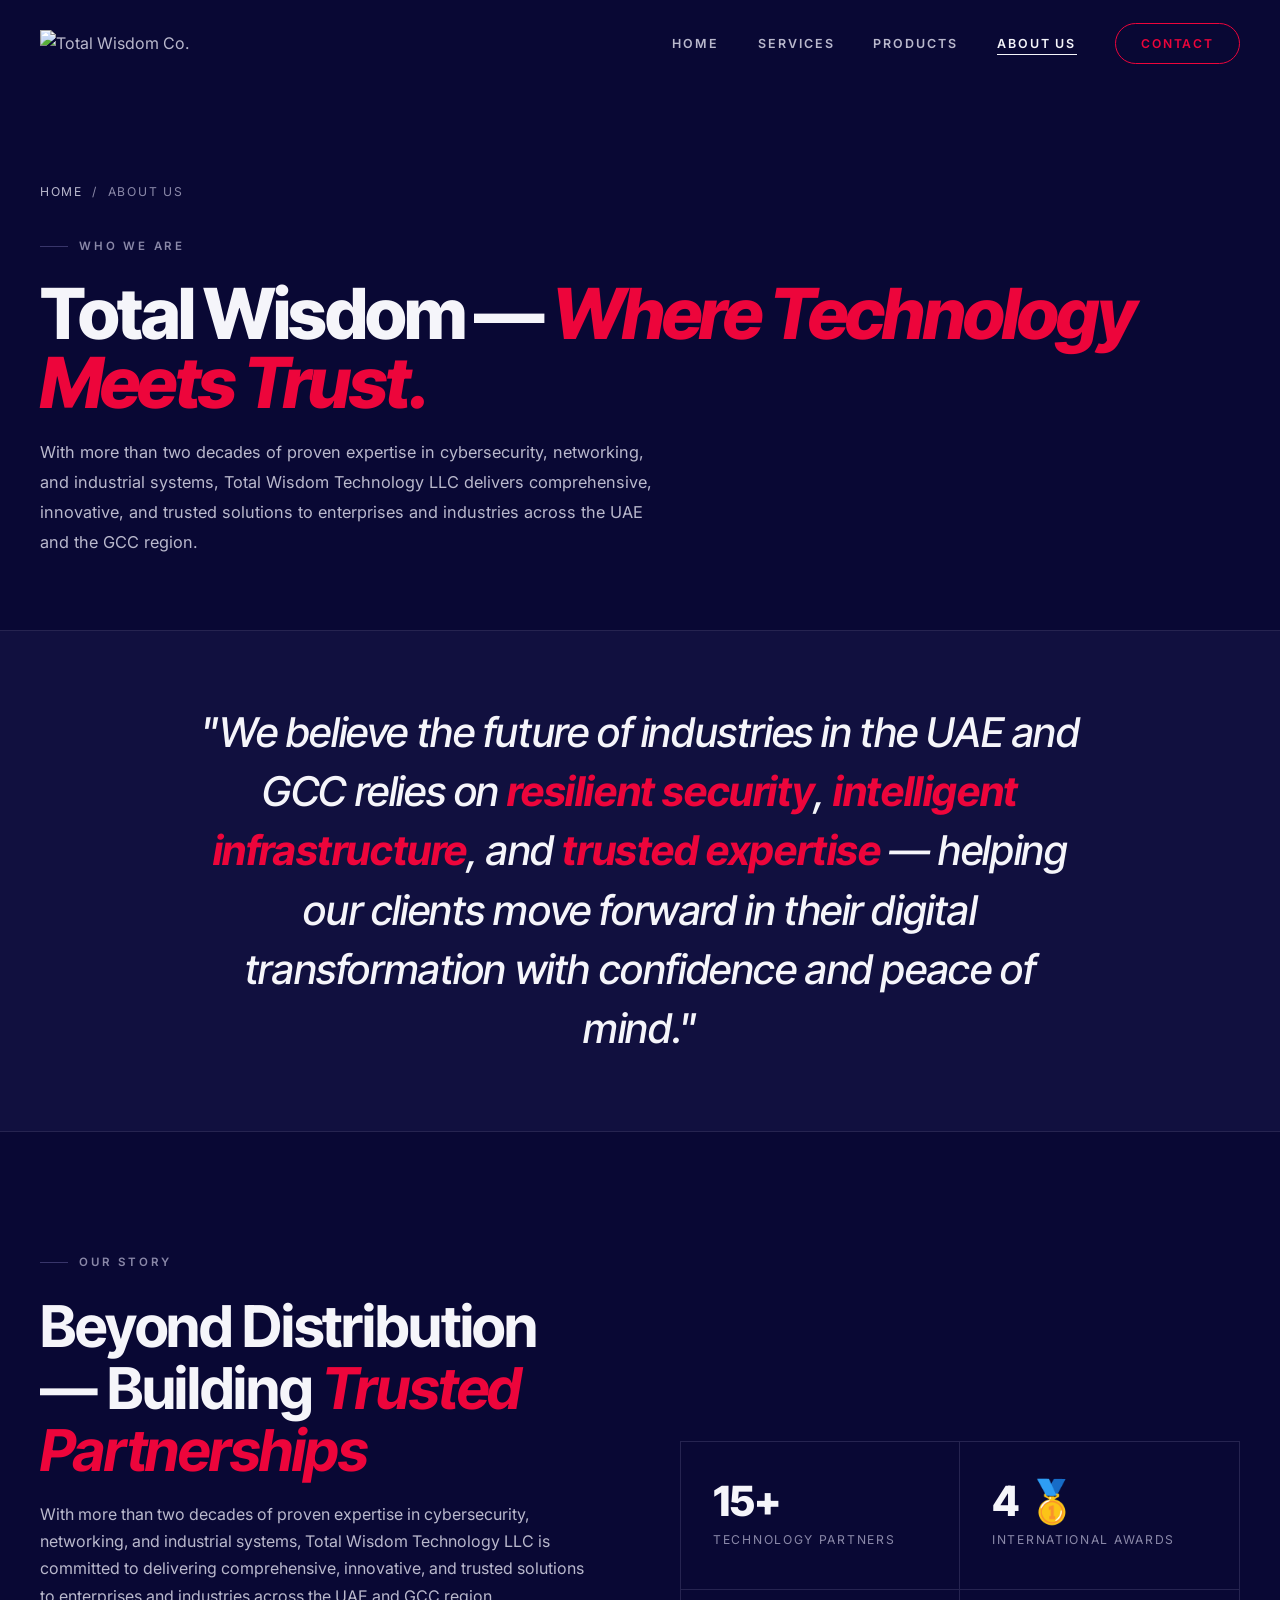
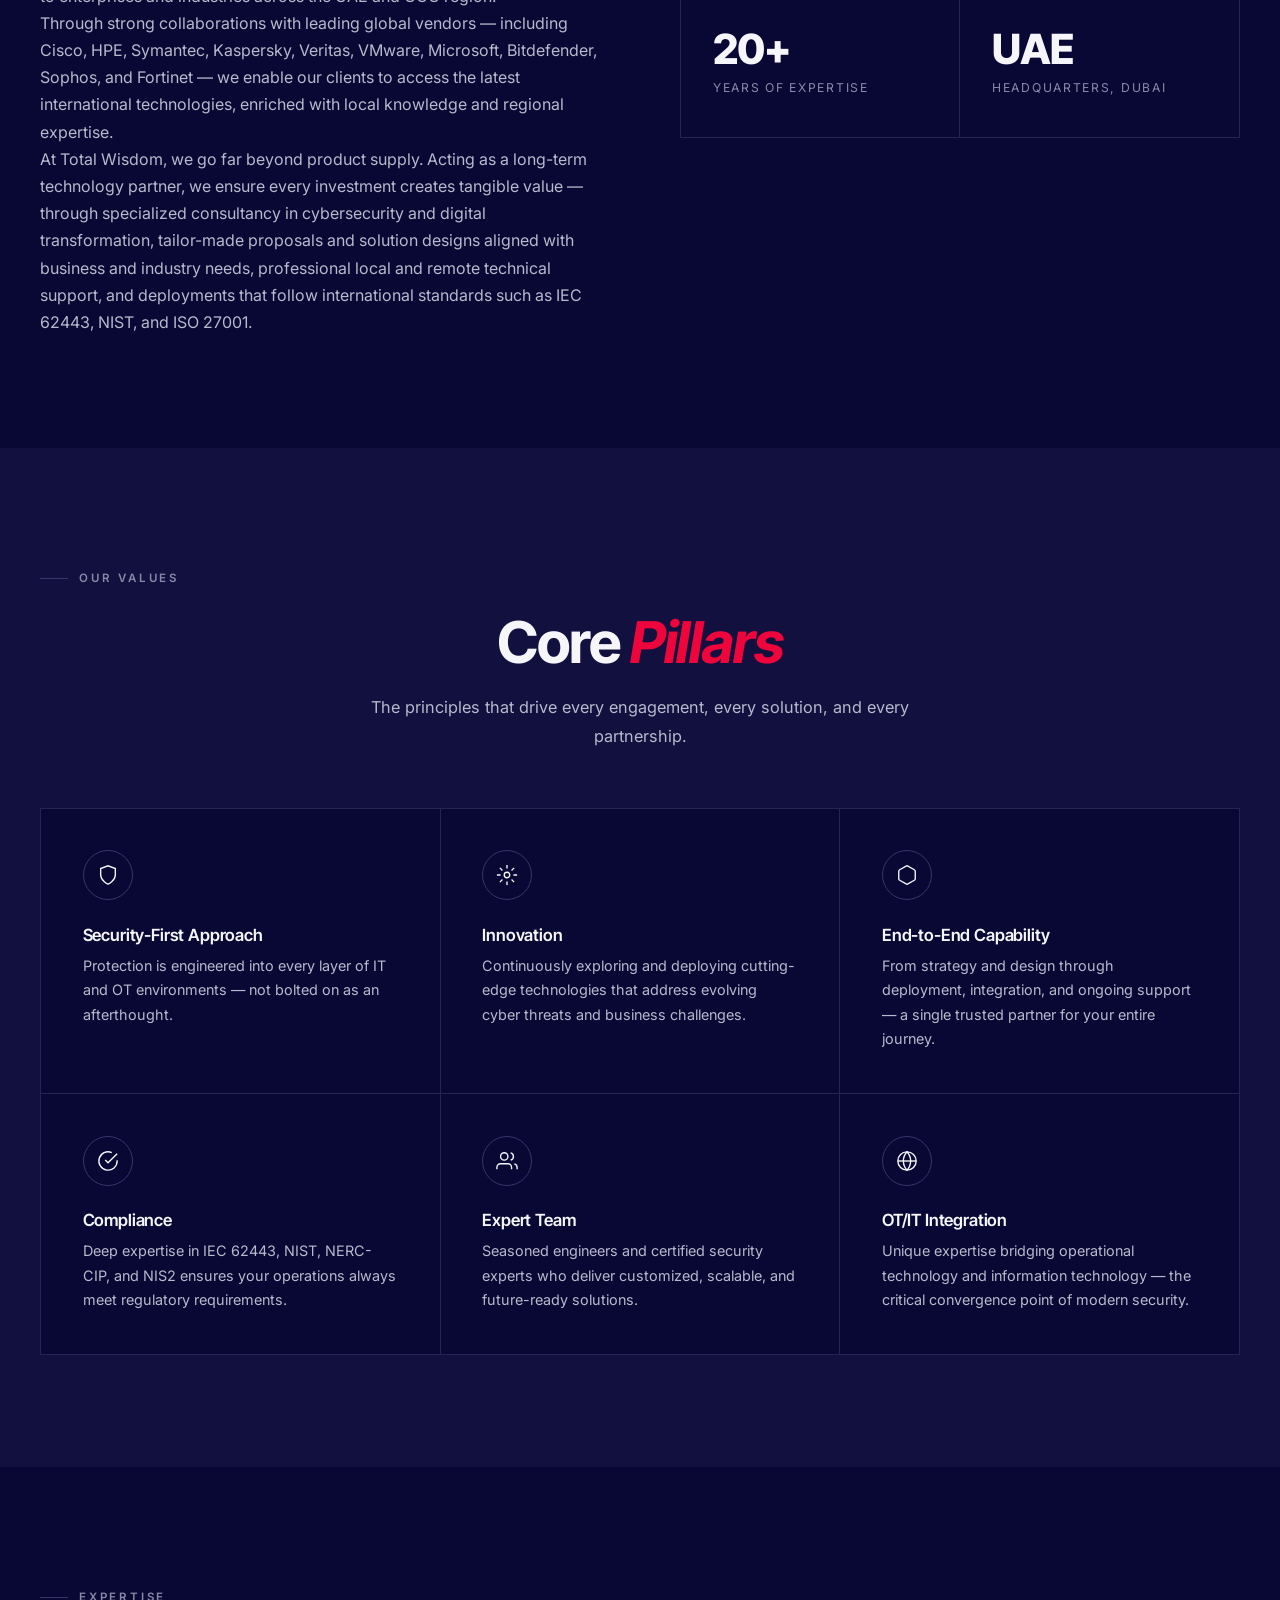
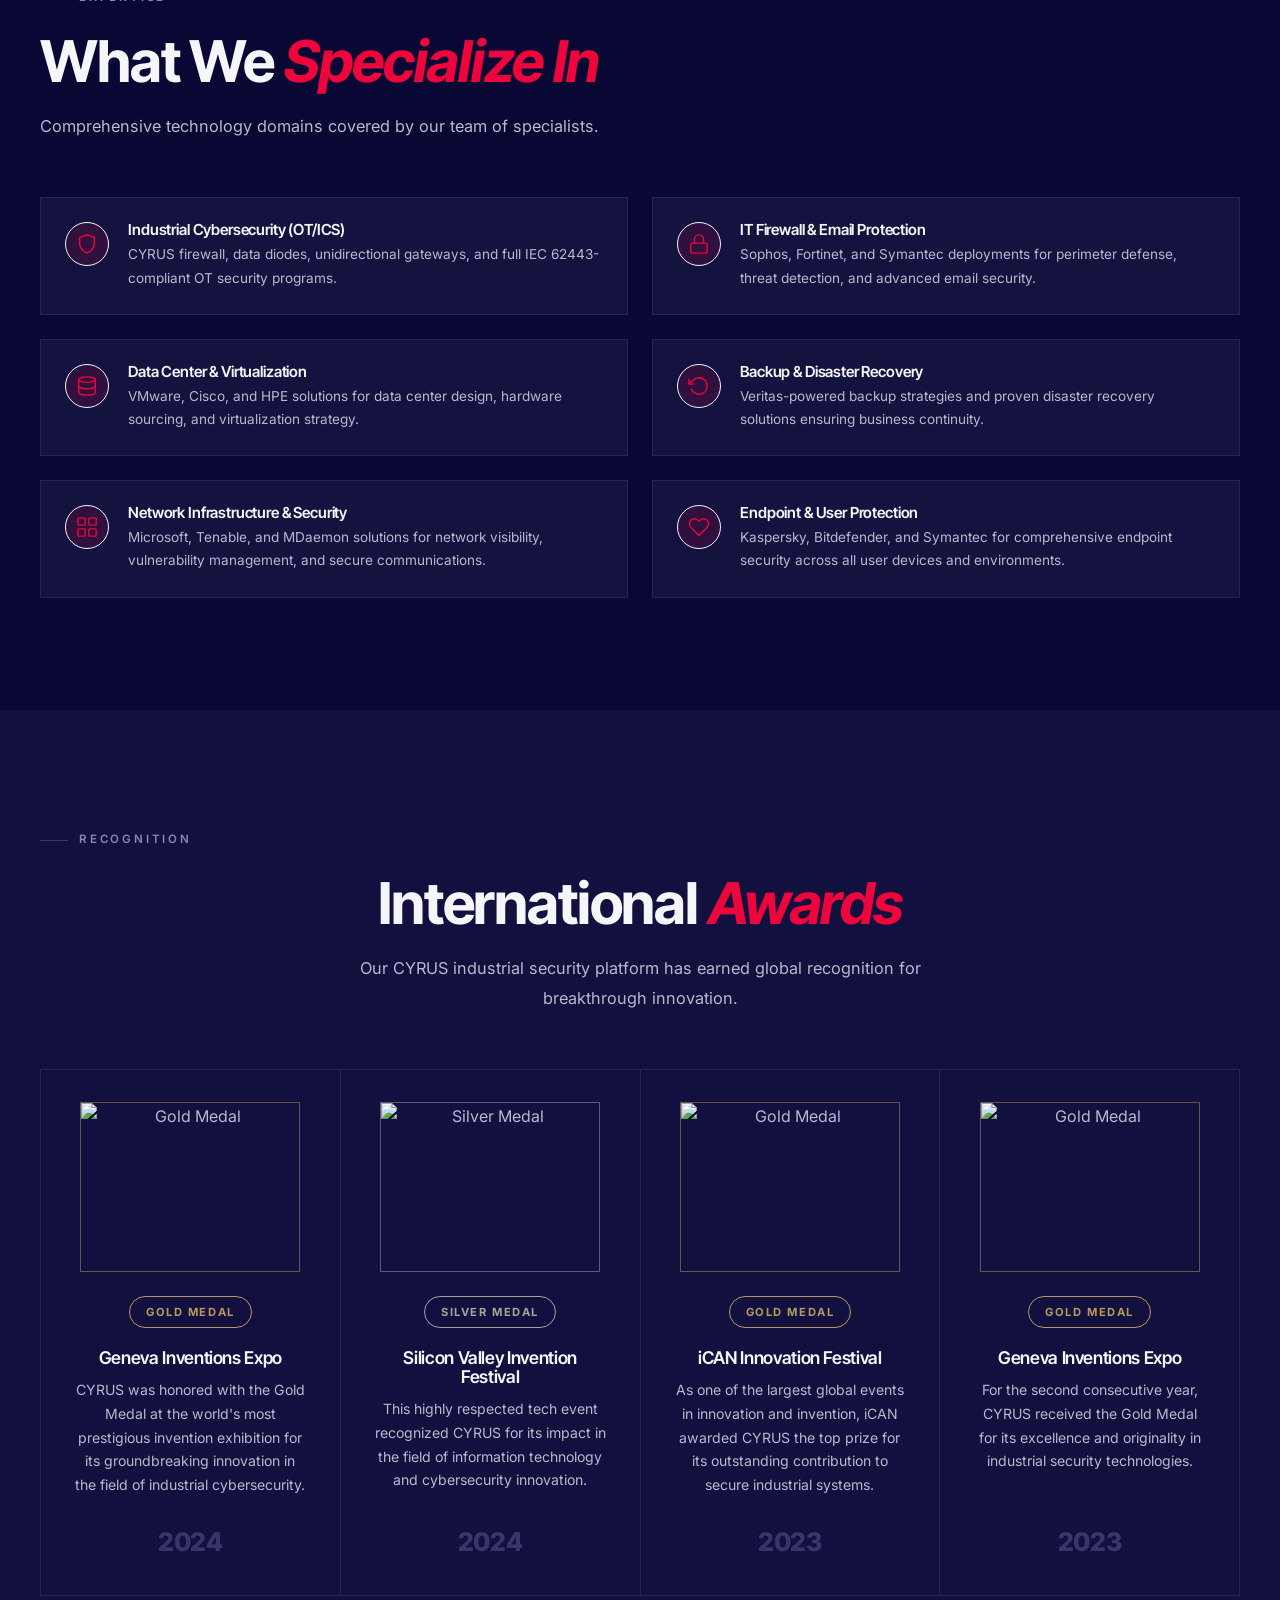
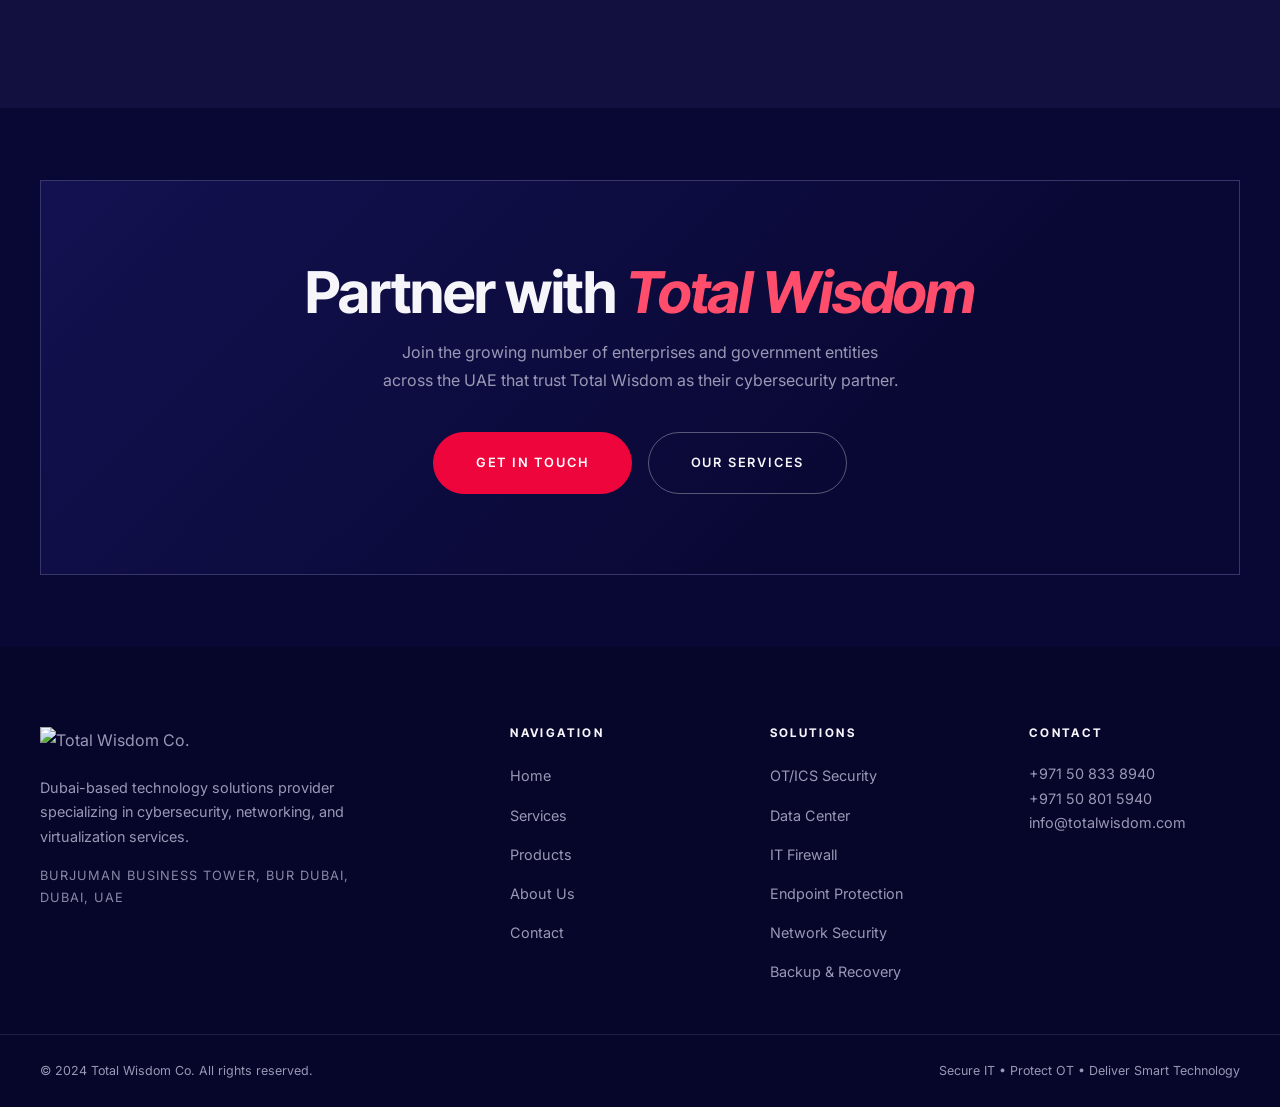
==== commit f6b2ec63: "Add files via upload" ====
--- a/about.html
+++ b/about.html
@@ -59,7 +59,7 @@
     </div>
     <div class="section-tag">Who We Are</div>
     <h1>Total Wisdom — <span class="accent">Where Technology Meets Trust.</span></h1>
-    <p>A Dubai-based technology solutions provider committed to securing and streamlining digital infrastructure for enterprises, government entities, and industrial organizations worldwide.</p>
+    <p>With more than two decades of proven expertise in cybersecurity, networking, and industrial systems, Total Wisdom Technology LLC delivers comprehensive, innovative, and trusted solutions to enterprises and industries across the UAE and the GCC region.</p>
   </div>
 </section>
 
@@ -68,7 +68,7 @@
   <div class="container">
     <div class="mission-banner reveal">
       <blockquote>
-        "Empowering businesses to operate <span class="accent">safely</span> and <span class="accent">efficiently</span> in a connected world — through cybersecurity resilience, innovation, and operational excellence."
+        "We believe the future of industries in the UAE and GCC relies on <span class="accent">resilient security</span>, <span class="accent">intelligent infrastructure</span>, and <span class="accent">trusted expertise</span> — helping our clients move forward in their digital transformation with confidence and peace of mind."
       </blockquote>
     </div>
   </div>
@@ -80,10 +80,10 @@
     <div class="about-story" style="display:grid;grid-template-columns:1fr 1fr;gap:5rem;align-items:center;">
       <div>
         <div class="section-tag reveal">Our Story</div>
-        <h2 class="section-title reveal">Built on <span class="accent">Expertise</span> &amp; Integrity</h2>
-        <p class="reveal">Total Wisdom Co. is a Dubai-based technology solutions provider specializing in cybersecurity, networking, and virtualization services. With a mission to secure and streamline digital infrastructure, the company offers cutting-edge solutions tailored to the needs of modern enterprises, government entities, and industrial organizations.</p>
-        <p class="reveal">From protecting sensitive networks with advanced firewalls and unidirectional gateways to optimizing IT environments through secure IoT and cloud virtualization, Total Wisdom empowers businesses to operate safely and efficiently in a connected world.</p>
-        <p class="reveal">Backed by a team of seasoned engineers and security experts, Total Wisdom delivers customized, scalable, and future-ready IT services across the UAE and beyond. The company is committed to innovation, compliance, and operational excellence — positioning itself as a trusted partner for digital transformation and cybersecurity resilience in the Middle East.</p>
+        <h2 class="section-title reveal">Beyond Distribution — Building <span class="accent">Trusted Partnerships</span></h2>
+        <p class="reveal">With more than two decades of proven expertise in cybersecurity, networking, and industrial systems, Total Wisdom Technology LLC is committed to delivering comprehensive, innovative, and trusted solutions to enterprises and industries across the UAE and GCC region.</p>
+        <p class="reveal">Through strong collaborations with leading global vendors — including Cisco, HPE, Symantec, Kaspersky, Veritas, VMware, Microsoft, Bitdefender, Sophos, and Fortinet — we enable our clients to access the latest international technologies, enriched with local knowledge and regional expertise.</p>
+        <p class="reveal">At Total Wisdom, we go far beyond product supply. Acting as a long-term technology partner, we ensure every investment creates tangible value — through specialized consultancy in cybersecurity and digital transformation, tailor-made proposals and solution designs aligned with business and industry needs, professional local and remote technical support, and deployments that follow international standards such as IEC 62443, NIST, and ISO 27001.</p>
       </div>
       <div class="glow-box reveal d1">
         <div class="glow-box-grid">
@@ -96,8 +96,8 @@
             <div class="l">International Awards</div>
           </div>
           <div class="glow-stat">
-            <div class="n"><span data-target="6">0</span>+</div>
-            <div class="l">Service Domains</div>
+            <div class="n"><span data-target="20">0</span>+</div>
+            <div class="l">Years of Expertise</div>
           </div>
           <div class="glow-stat">
             <div class="n">UAE</div>
--- a/style.css
+++ b/style.css
@@ -362,8 +362,7 @@
 }
 .filter-btn:hover, .filter-btn.active { background: var(--ink); color: var(--bg); border-color: var(--ink); }
 
-.products-grid, .fp-grid { display: grid; grid-template-columns: repeat(3,1fr); gap: 2px; background: var(--line); }
-.fp-grid { grid-template-columns: repeat(4,1fr); }
+.products-grid, .fp-grid { display: grid; grid-template-columns: repeat(4,1fr); gap: 2px; background: var(--line); }
 .prod-card { background: var(--bg); transition: var(--trans); cursor: pointer; }
 .prod-img {
   width: 100%; aspect-ratio: 4/5; overflow: hidden; position: relative;
@@ -388,8 +387,12 @@
   color: var(--muted); margin-bottom: .4rem;
 }
 .prod-name { font-family: var(--font-serif); font-weight: 600; font-size: 1.15rem; color: var(--ink); letter-spacing: -.01em; }
+.prod-desc { margin-top: .7rem; font-size: .82rem; line-height: 1.55; color: var(--ink-soft); }
+.prod-card[role="link"]:hover .prod-name { color: var(--accent); }
+.prod-card[role="link"]:focus-visible { outline: 2px solid var(--accent); outline-offset: 2px; }
 .prod-card[data-hidden="true"] { display: none; }
 
+@media(max-width:1100px){ .products-grid, .fp-grid{ grid-template-columns: repeat(3,1fr); } }
 @media(max-width:900px){ .products-grid, .fp-grid{ grid-template-columns: repeat(2,1fr); } }
 @media(max-width:540px){ .products-grid, .fp-grid{ grid-template-columns: 1fr; } }
 
@@ -518,11 +521,13 @@
 .awards-grid { display: grid; grid-template-columns: repeat(4,1fr); border-top: 1px solid var(--line); border-left: 1px solid var(--line); }
 .award-card {
   padding: 2rem; border-right: 1px solid var(--line); border-bottom: 1px solid var(--line);
-  position: relative;
-}
+  position: relative; text-align: center;
+  display: flex; flex-direction: column; align-items: center;
+}
+.award-card h3, .award-card p { width: 100%; }
 .award-medal {
-  width: 64px; height: 64px; border-radius: 50%; overflow: hidden;
-  border: 1px solid var(--line-strong); margin-bottom: 1.5rem;
+  width: 220px; height: 170px; border-radius: var(--radius); overflow: hidden;
+  border: 1px solid var(--line-strong); margin: 0 auto 1.5rem;
   display: flex; align-items: center; justify-content: center;
 }
 .award-medal img { width: 100%; height: 100%; object-fit: cover; }
@@ -538,7 +543,8 @@
 .award-card p  { font-size: .88rem; margin-bottom: 1.4rem; }
 .award-year {
   font-family: var(--font-serif); font-weight: 800; font-size: 1.6rem; color: var(--line-strong);
-  letter-spacing: -.01em;
+  letter-spacing: -.01em; display: block; text-align: center; white-space: nowrap;
+  margin-top: auto;
 }
 @media(max-width:1100px){ .awards-grid{ grid-template-columns: repeat(2,1fr); } }
 @media(max-width:560px){ .awards-grid{ grid-template-columns: 1fr; } }
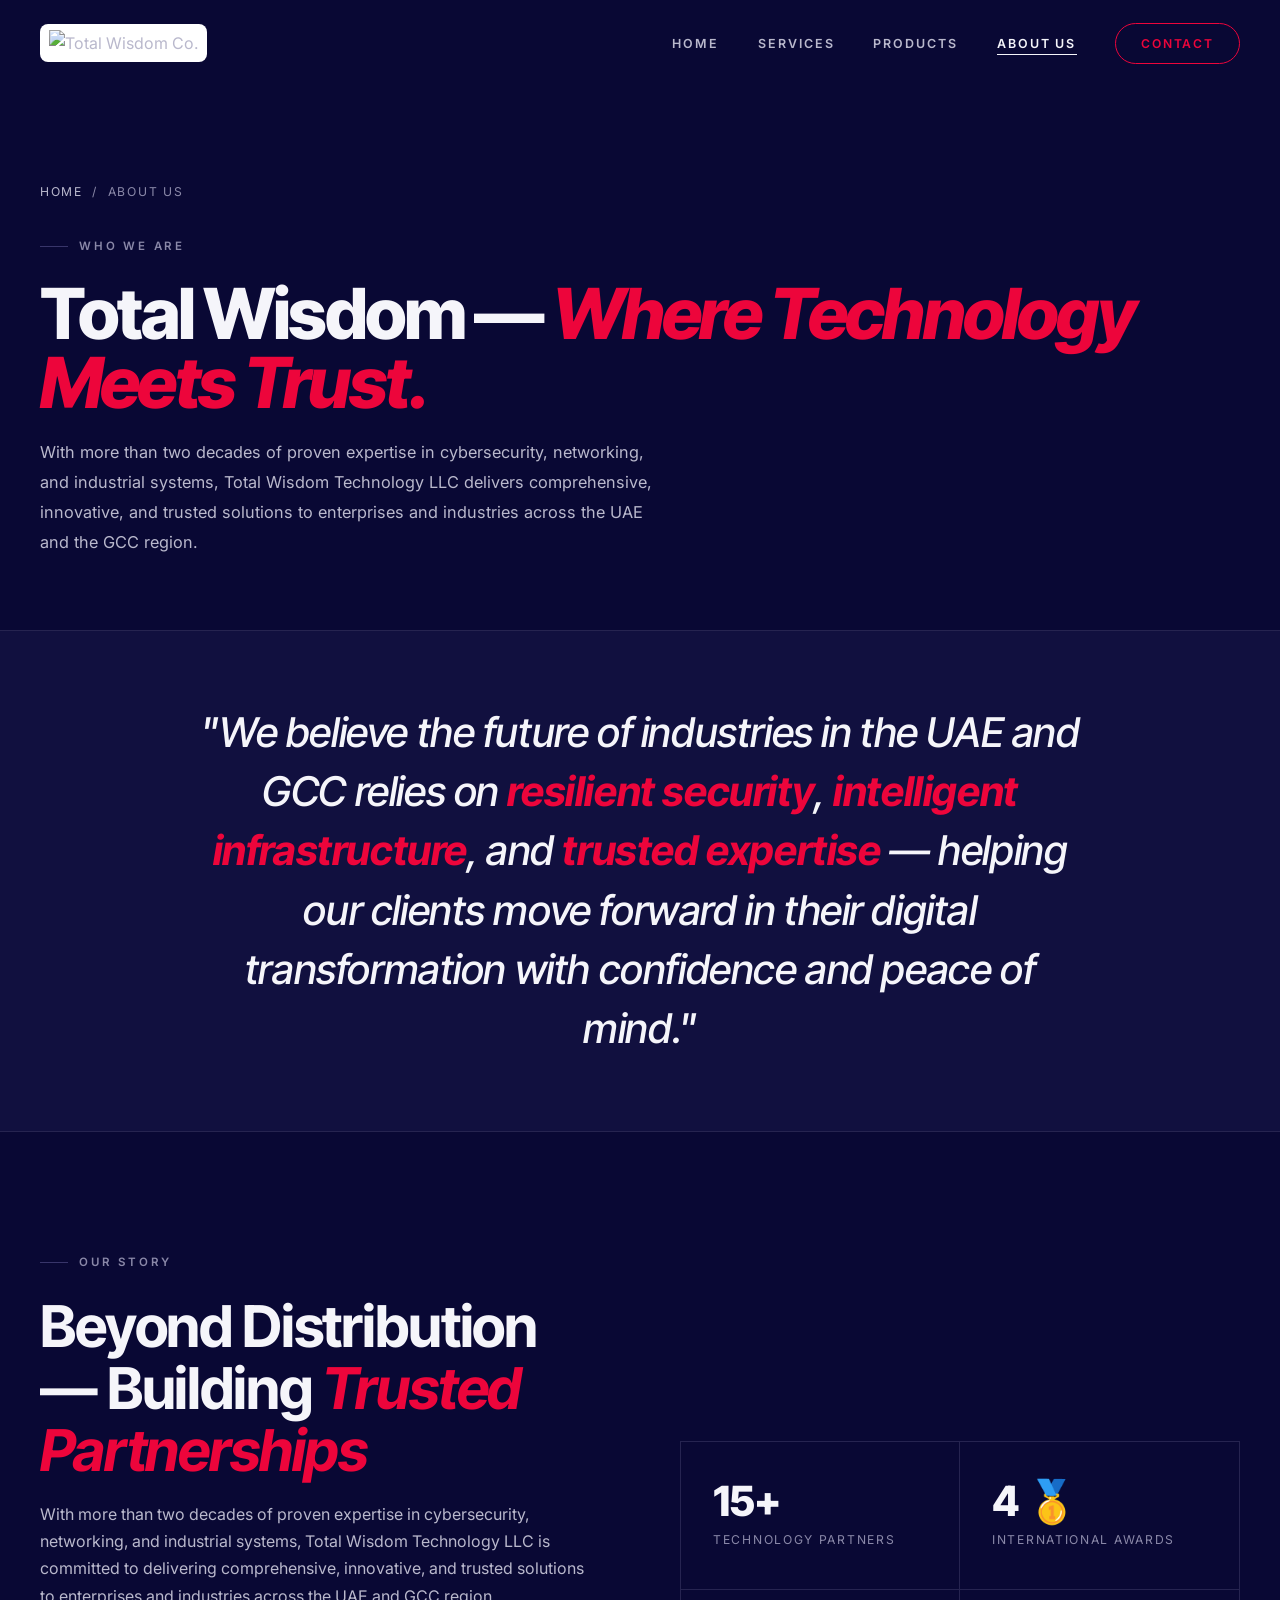
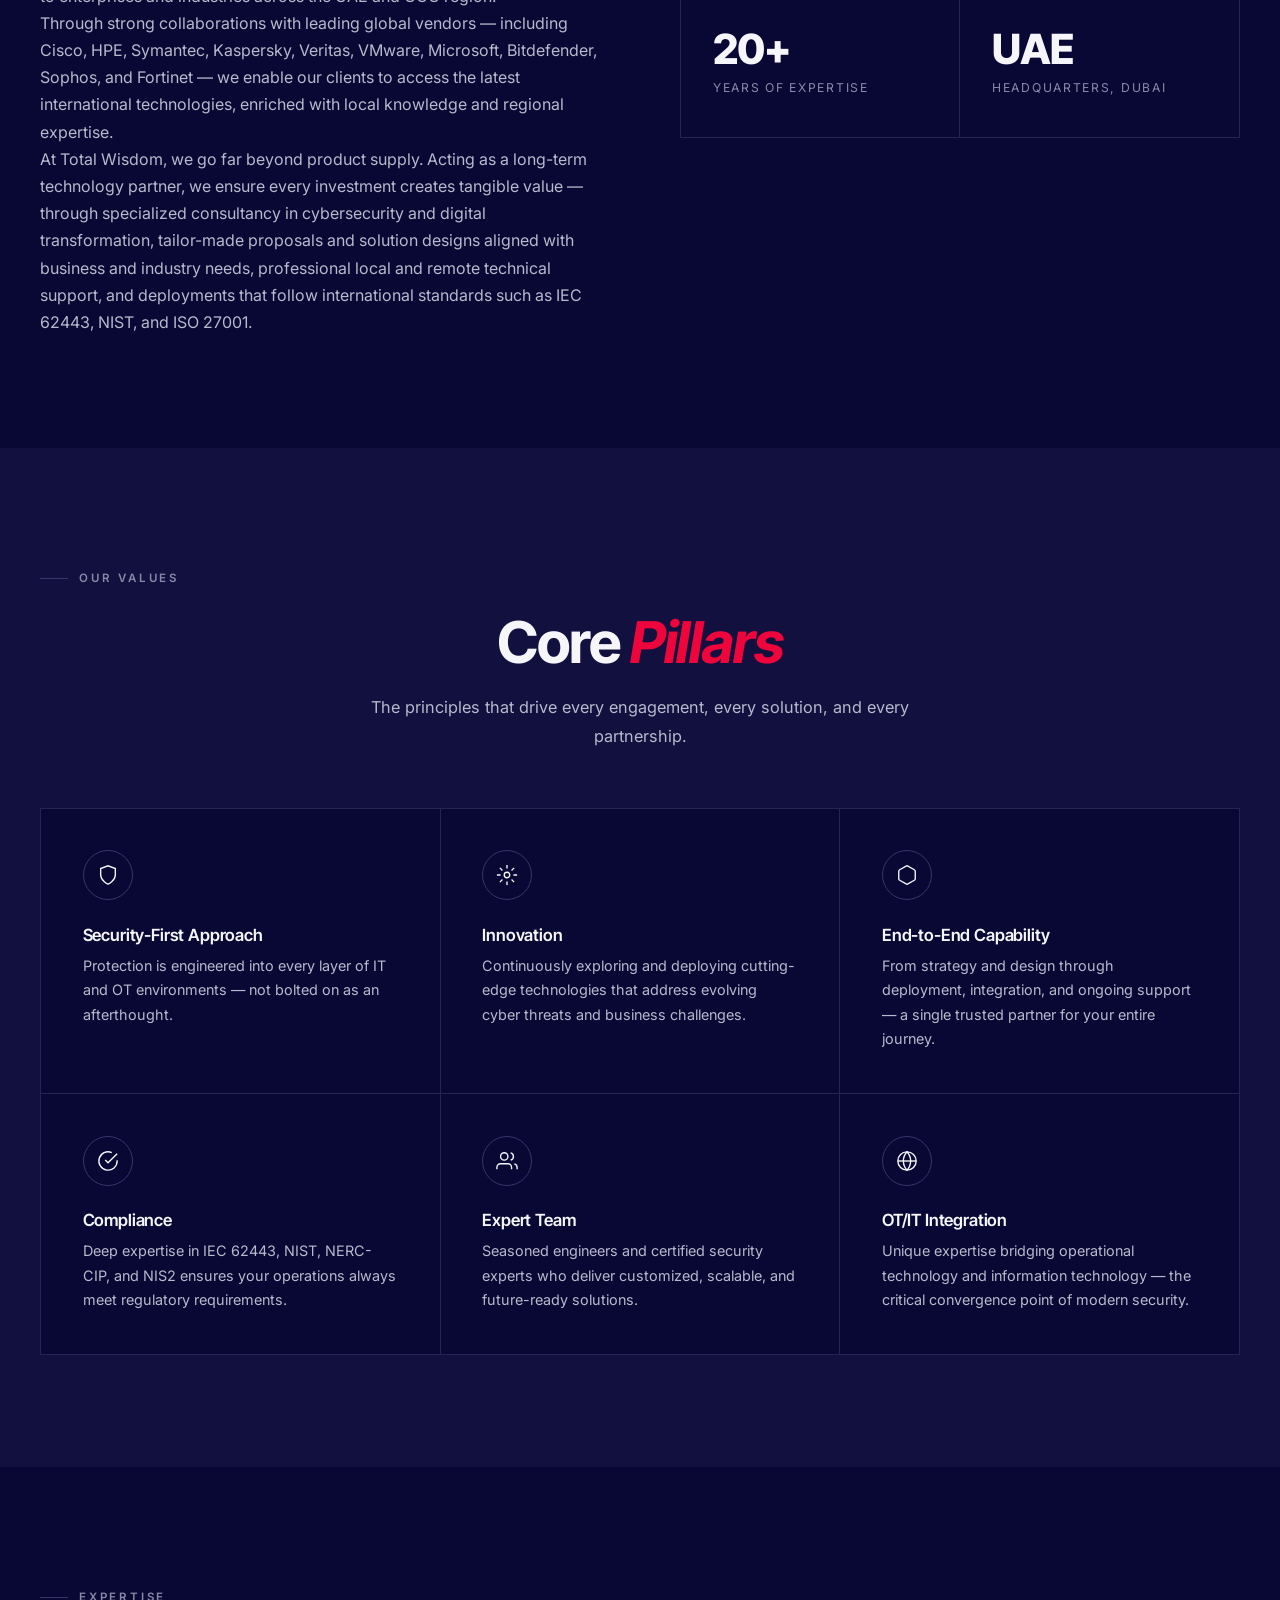
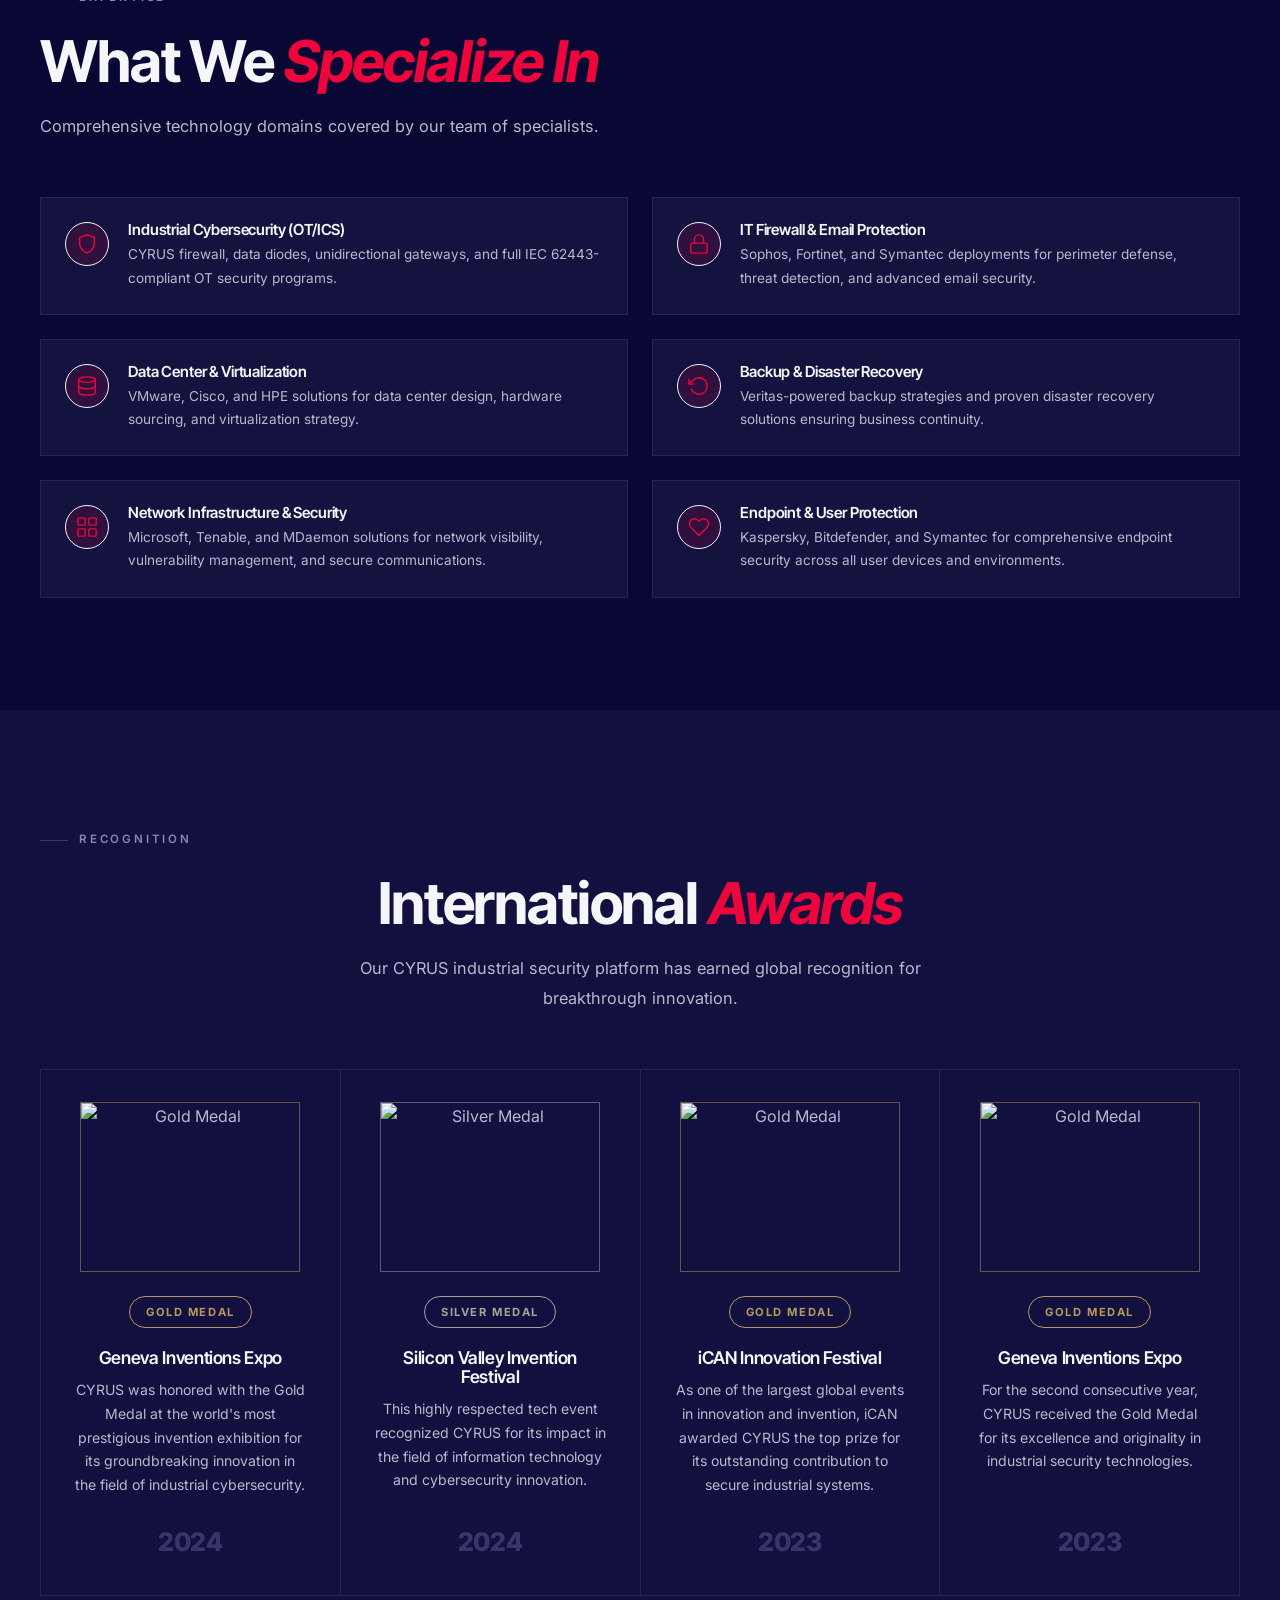
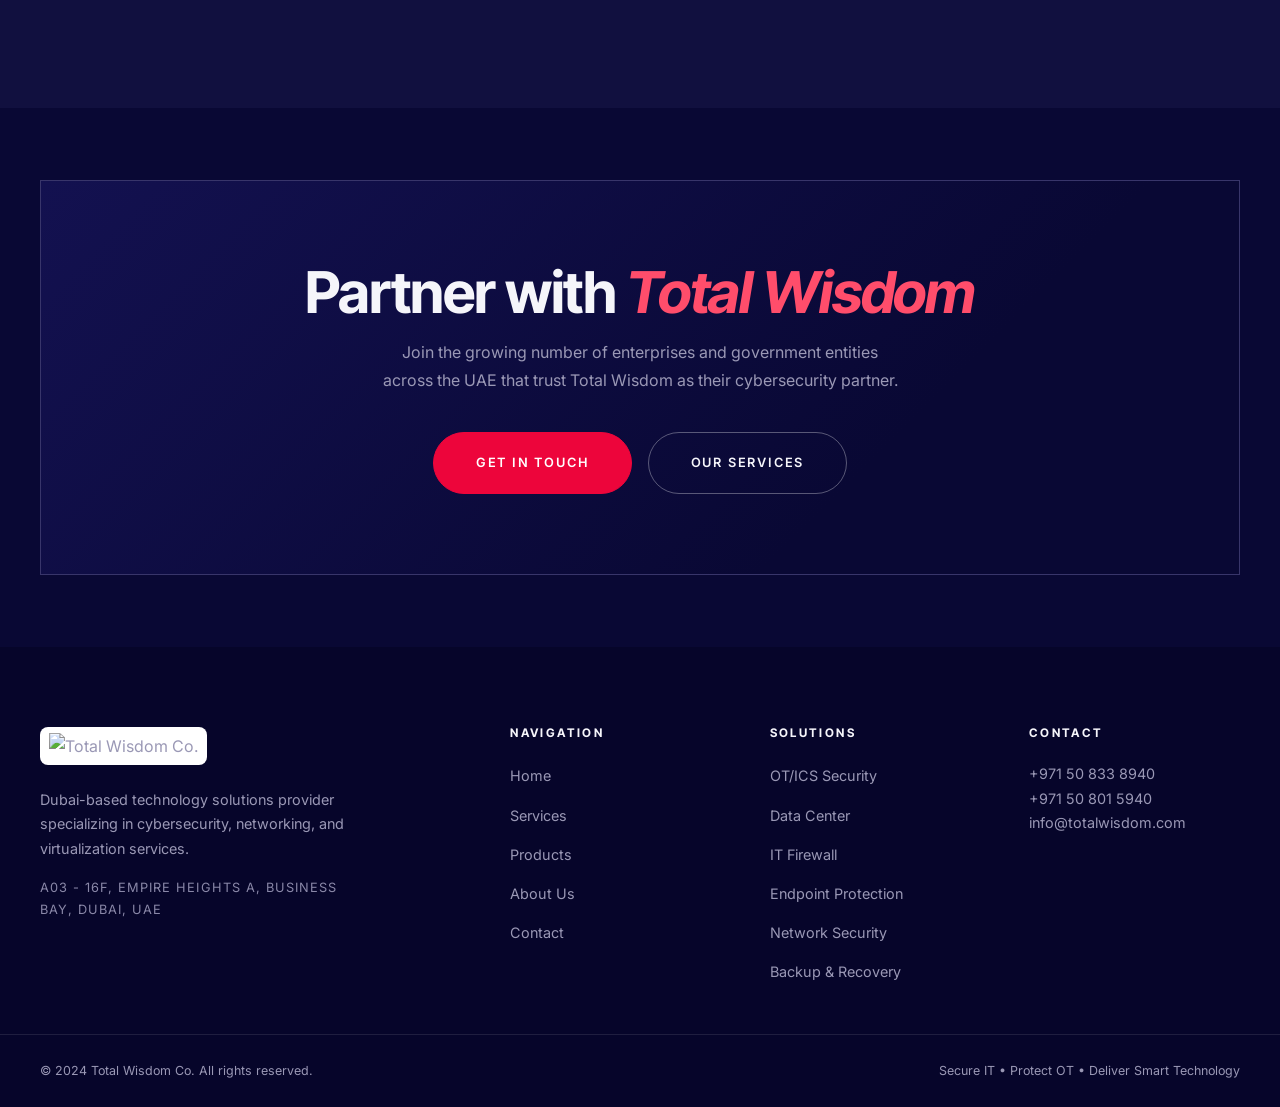
==== commit de845651: "Add files via upload" ====
--- a/about.html
+++ b/about.html
@@ -36,7 +36,7 @@
 <nav id="navbar">
   <div class="nav-inner">
     <a href="index.html" class="nav-logo">
-      <img src="https://totalwisdom.com/wp-content/uploads/2025/08/NTLOGOFinalW.svg" alt="Total Wisdom Co." />
+      <img src="assets/NTLOGOFinal-2.svg" alt="Total Wisdom Co." />
     </a>
     <button class="nav-toggle" id="navToggle" aria-label="Open menu">
       <span></span><span></span><span></span>
@@ -295,10 +295,10 @@
       <div class="footer-grid">
         <div class="footer-brand">
           <a href="index.html" class="nav-logo">
-            <img src="https://totalwisdom.com/wp-content/uploads/2025/08/NTLOGOFinalW.svg" alt="Total Wisdom Co." />
+            <img src="assets/NTLOGOFinal-2.svg" alt="Total Wisdom Co." />
           </a>
           <p>Dubai-based technology solutions provider specializing in cybersecurity, networking, and virtualization services.</p>
-          <p class="tagline">BurJuman Business Tower, Bur Dubai, Dubai, UAE</p>
+          <p class="tagline">A03 - 16F, Empire Heights A, Business Bay, Dubai, UAE</p>
         </div>
         <div class="footer-col">
           <h5>Navigation</h5>
--- a/style.css
+++ b/style.css
@@ -155,7 +155,7 @@
   width: 100%; display: flex; align-items: center; justify-content: space-between;
   max-width: var(--container); margin: 0 auto; padding: 0 2.5rem;
 }
-.nav-logo img { height: 26px; width: auto; filter: none; }
+.nav-logo img { height: 26px; width: auto; filter: none; background: #ffffff; padding: 6px 9px; border-radius: 8px; box-sizing: content-box; }
 .nav-links { display: flex; align-items: center; gap: 2.4rem; }
 .nav-links a:not(.nav-cta) {
   font-size: .78rem; font-weight: 600; letter-spacing: .16em; text-transform: uppercase;
@@ -375,6 +375,7 @@
 .prod-card:hover .prod-img img { transform: scale(1.05); filter: grayscale(0); }
 .prod-img-logo { background: #ffffff; }
 .prod-img-logo img { object-fit: contain; padding: .9rem; filter: none; }
+.prod-img-logo img[src*="cyrus-logo"] { width: 60%; height: 60%; }
 .prod-card:hover .prod-img-logo img { transform: scale(1.03); filter: none; }
 .prod-img-overlay {
   position: absolute; inset: 12px; border: 1px solid transparent;
@@ -421,6 +422,51 @@
   letter-spacing: -.02em; color: var(--ink); margin-bottom: .5rem; line-height: 1;
 }
 .glow-stat .l { font-size: .76rem; letter-spacing: .14em; text-transform: uppercase; color: var(--muted); }
+
+/* ── INFO CARD (21st.dev info-card, theme-coordinated) ── */
+.info-stat-grid { display: grid; grid-template-columns: repeat(2, 1fr); gap: 1rem; }
+
+.info-card {
+  --rotation: 0deg;
+  position: relative; display: block; padding: 1px;
+  background: var(--line); overflow: hidden; text-decoration: none;
+}
+.info-card::before {
+  content: ''; position: absolute; inset: -60%;
+  background: conic-gradient(from var(--rotation),
+    transparent 0deg, var(--accent) 55deg, transparent 120deg, transparent 360deg);
+  opacity: 0; transition: opacity .4s ease; z-index: 0;
+}
+.info-card:hover::before { opacity: .95; }
+
+.info-card-inner {
+  position: relative; z-index: 1; display: block; height: 100%;
+  background:
+    repeating-linear-gradient(45deg, transparent 0 18px, rgba(237,5,59,.045) 18px 20.84px),
+    var(--bg);
+}
+
+.info-card-content { position: relative; padding: 2.2rem 1.8rem; overflow: hidden; height: 100%; }
+.info-card-content::before {
+  content: ''; position: absolute; inset: 0; background: rgba(237,5,59,.07);
+  clip-path: inset(0 50% 0 50%);
+  transition: clip-path .55s cubic-bezier(.165,.84,.44,1); z-index: 0;
+}
+.info-card:hover .info-card-content::before { clip-path: inset(0 0 0 0); }
+
+.info-stat-n {
+  position: relative; z-index: 1;
+  font-family: var(--font-serif); font-weight: 800; font-size: 2.4rem;
+  letter-spacing: -.02em; color: var(--ink); margin-bottom: .5rem; line-height: 1;
+  transition: color .4s ease;
+}
+.info-card:hover .info-stat-n { color: var(--accent); }
+.info-stat-l {
+  position: relative; z-index: 1;
+  font-size: .74rem; letter-spacing: .14em; text-transform: uppercase; color: var(--muted);
+}
+
+@media(max-width:480px){ .info-stat-grid { grid-template-columns: 1fr; } }
 
 /* ════════════════════════════════════════════
    PILLAR / VALUE / CORE CARDS
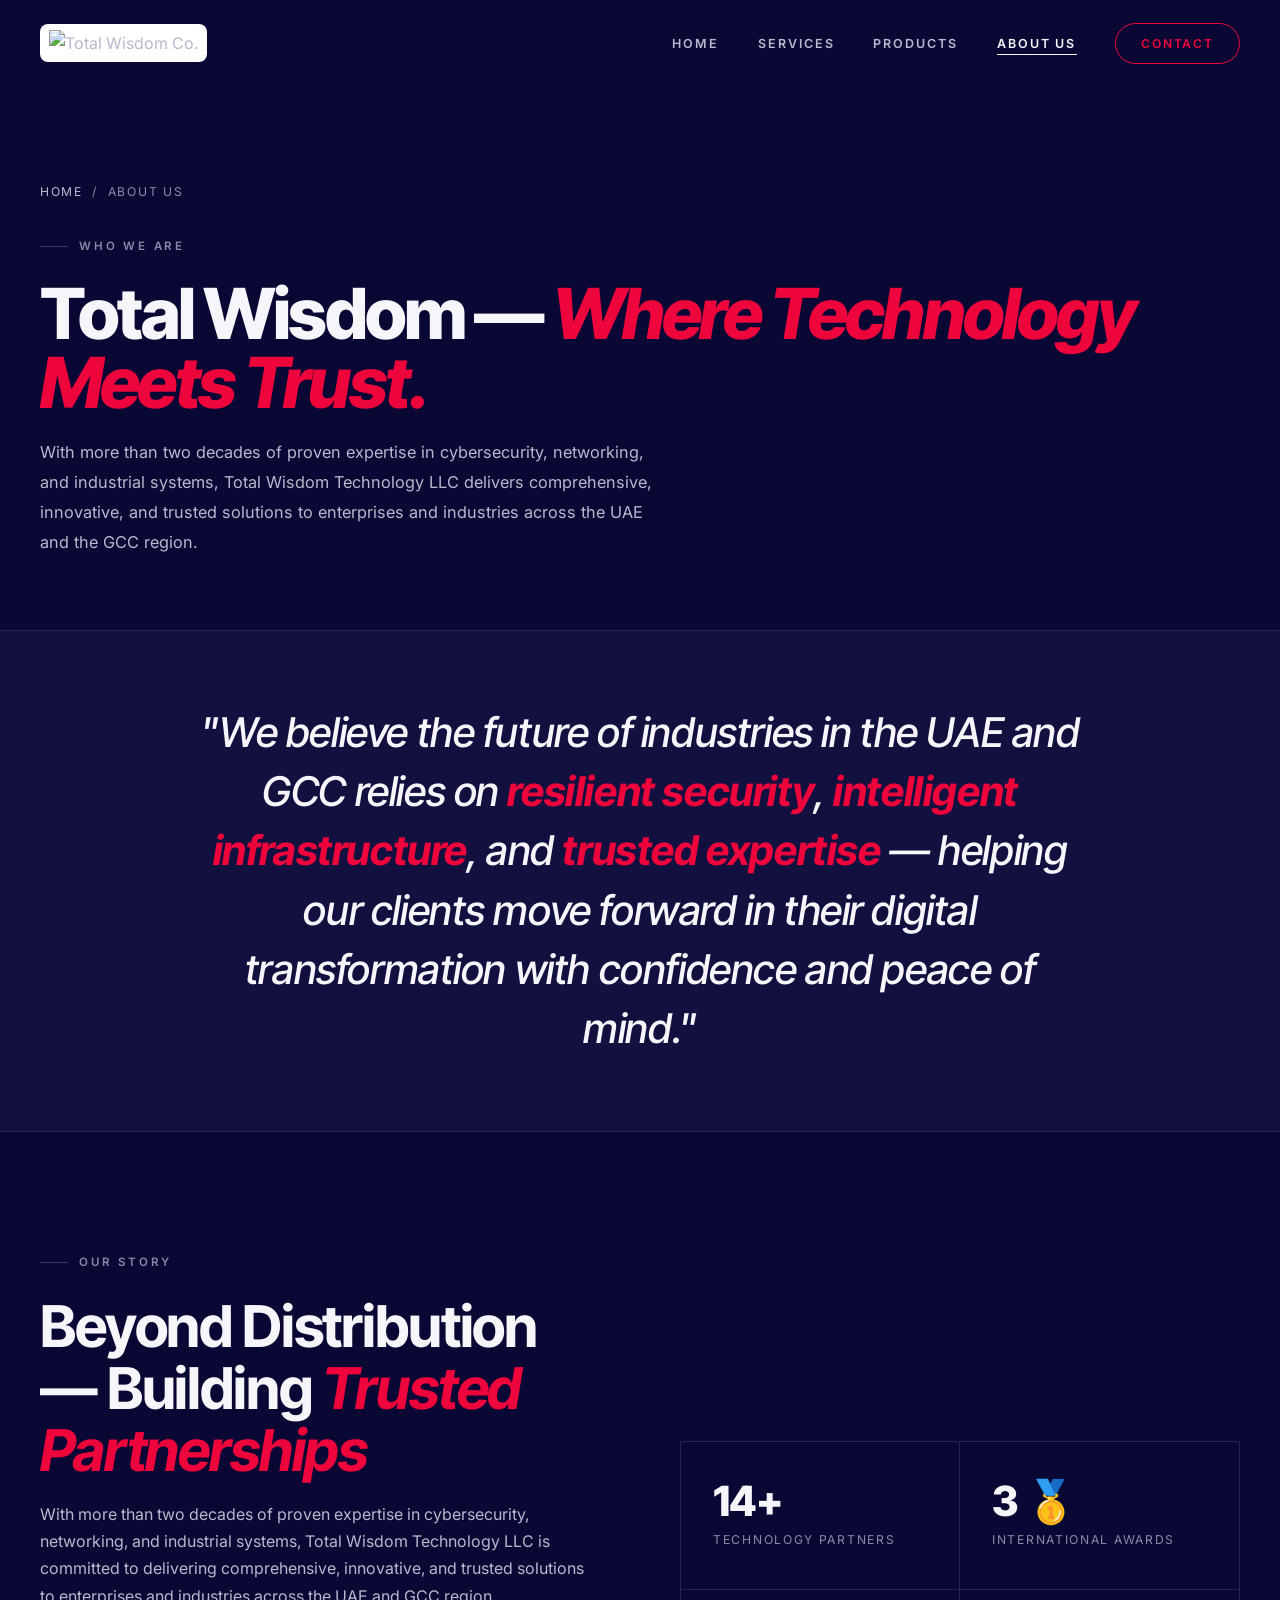
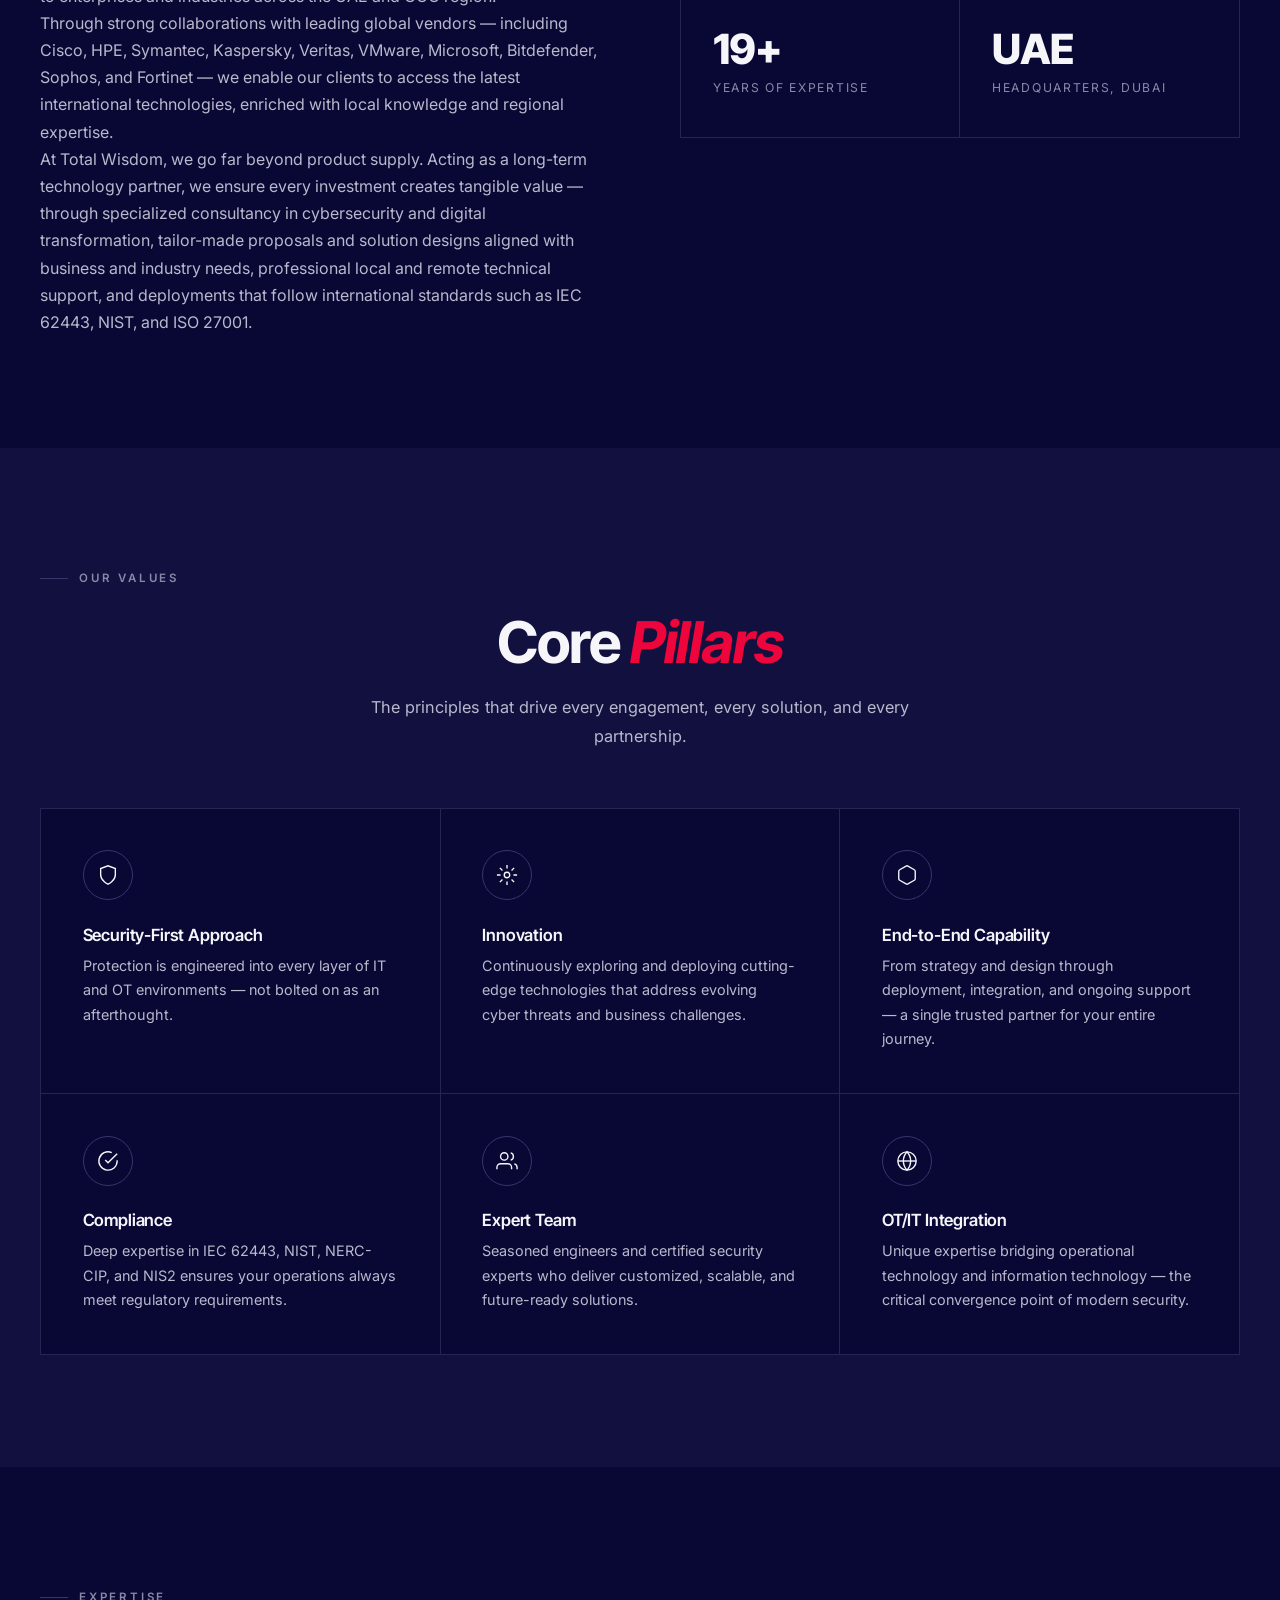
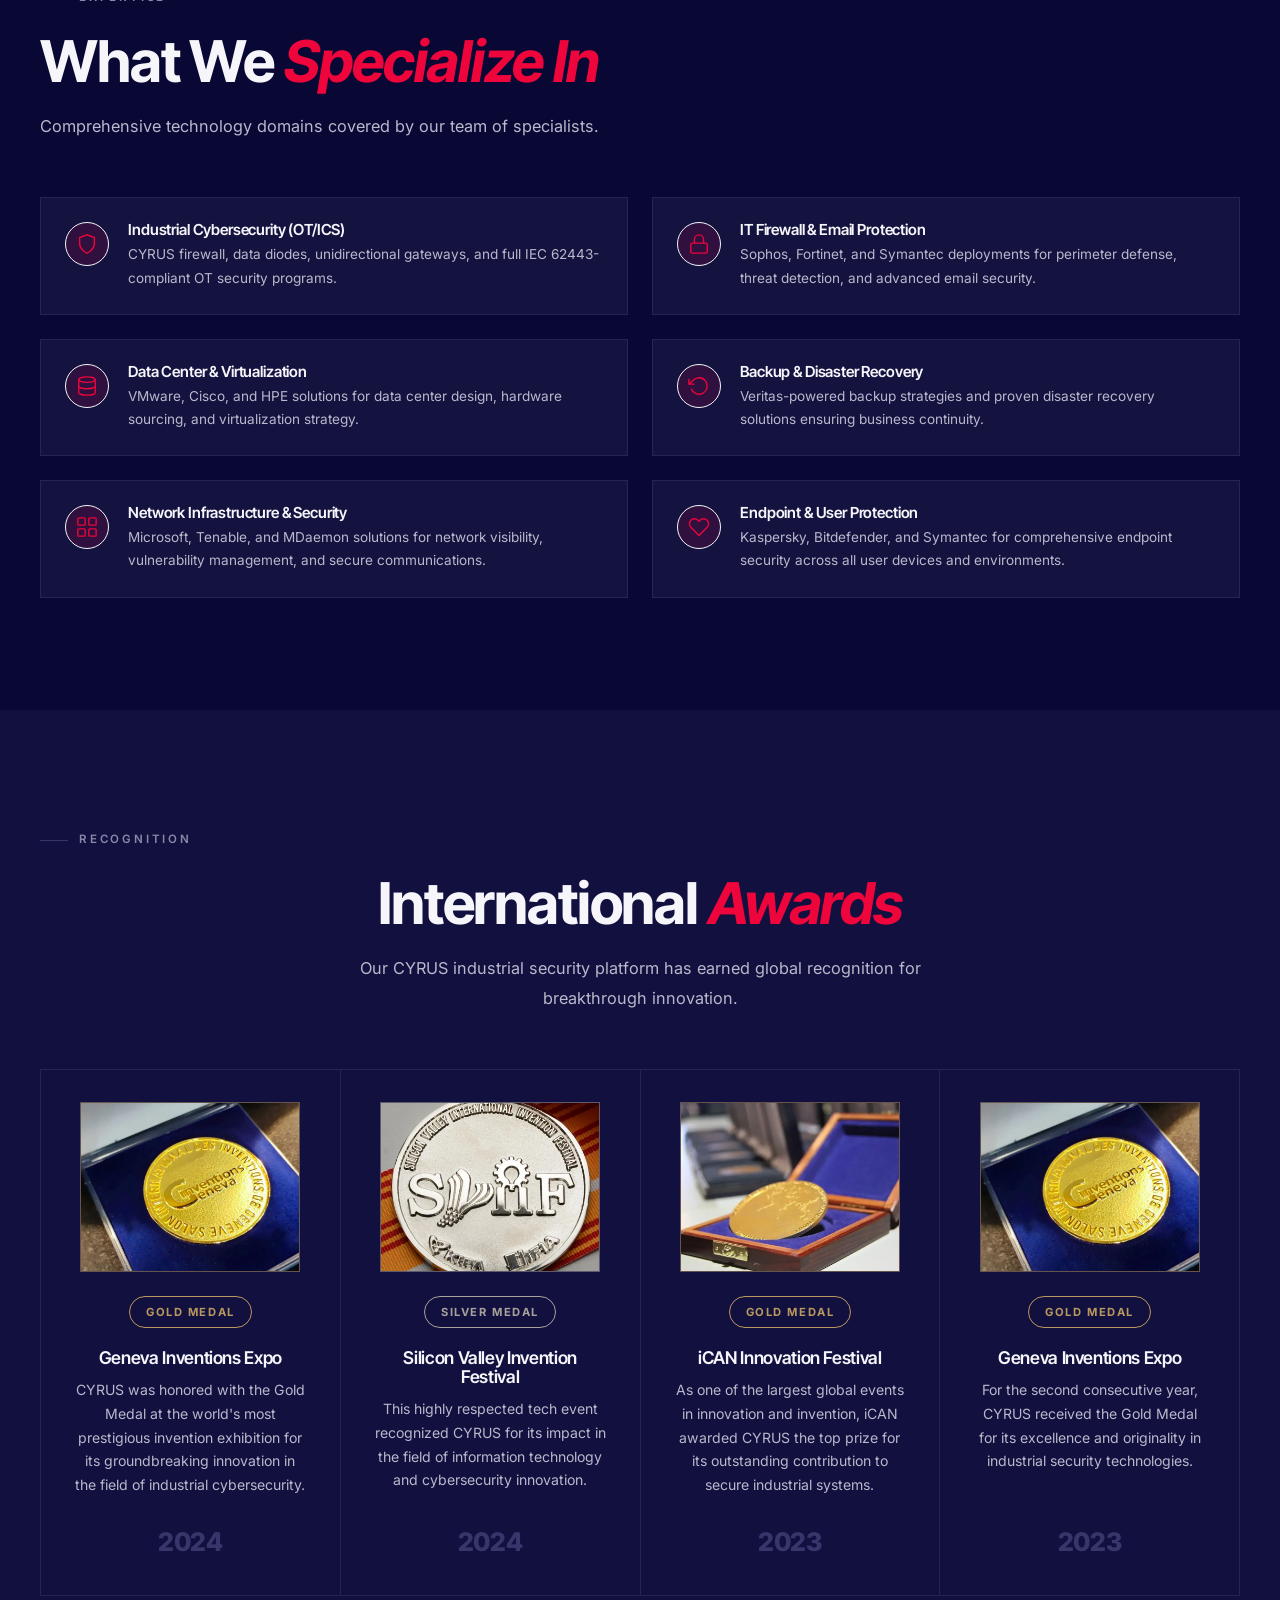
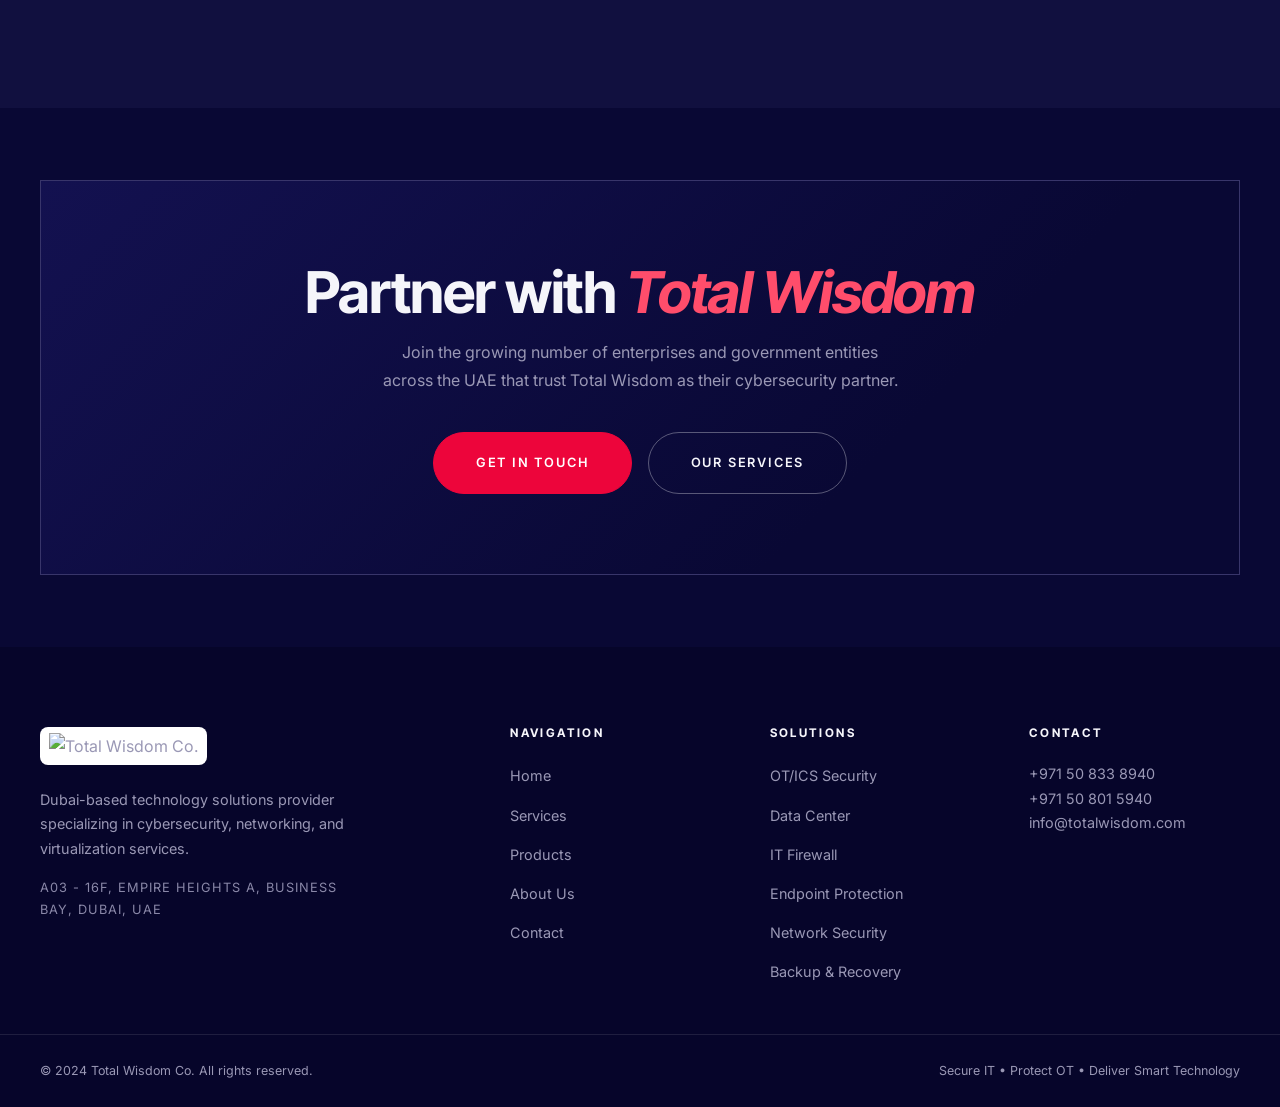
==== commit 3a50cf2b: "Add files via upload" ====
--- a/about.html
+++ b/about.html
@@ -4,6 +4,122 @@
   <meta charset="UTF-8" />
   <meta name="viewport" content="width=device-width, initial-scale=1.0" />
   <title>About Us — Total Wisdom Co.</title>
+  <meta name="description" content="Total Wisdom Co. — a Dubai-based B2B cybersecurity and technology partner with 20+ years of expertise, 15+ global technology partners, and 4 international awards for its CYRUS industrial security platform." />
+  <link rel="canonical" href="https://totalwisdom.com/about.html" />
+
+  <!-- ── Structured Data: Organization · LocalBusiness · WebSite ── -->
+  <script type="application/ld+json">
+  {
+    "@context": "https://schema.org",
+    "@graph": [
+      {
+        "@type": "Organization",
+        "@id": "https://totalwisdom.com/#organization",
+        "name": "Total Wisdom Co.",
+        "alternateName": "Total Wisdom",
+        "url": "https://totalwisdom.com/",
+        "logo": {
+          "@type": "ImageObject",
+          "@id": "https://totalwisdom.com/#logo",
+          "url": "https://totalwisdom.com/assets/NTLOGOFinal-2.svg",
+          "caption": "Total Wisdom Co."
+        },
+        "image": { "@id": "https://totalwisdom.com/#logo" },
+        "description": "Dubai-based B2B technology solutions provider specializing in IT and OT/ICS cybersecurity, networking, virtualization, and data-center solutions.",
+        "slogan": "Secure IT. Protect OT. Deliver Smart Technology.",
+        "email": "info@totalwisdom.com",
+        "telephone": "+971508338940",
+        "foundingLocation": { "@type": "Place", "name": "Dubai, United Arab Emirates" },
+        "areaServed": [
+          { "@type": "Country", "name": "United Arab Emirates" },
+          { "@type": "Place", "name": "GCC" }
+        ],
+        "knowsAbout": [
+          "OT/ICS Security", "IT Firewall & Email Protection", "Data Center & Virtualization",
+          "Endpoint & User Protection", "Network Infrastructure & Security",
+          "Data Backup & Disaster Recovery", "IEC 62443", "NIST", "ISO 27001"
+        ],
+        "address": {
+          "@type": "PostalAddress",
+          "streetAddress": "A03 - 16F, Empire Heights Tower A, Business Bay",
+          "addressLocality": "Dubai",
+          "addressRegion": "Dubai",
+          "addressCountry": "AE"
+        },
+        "contactPoint": [
+          {
+            "@type": "ContactPoint",
+            "telephone": "+971508338940",
+            "contactType": "customer service",
+            "email": "info@totalwisdom.com",
+            "areaServed": "AE",
+            "availableLanguage": ["en", "ar"]
+          },
+          {
+            "@type": "ContactPoint",
+            "telephone": "+971508015940",
+            "contactType": "sales",
+            "areaServed": "AE",
+            "availableLanguage": ["en", "ar"]
+          }
+        ],
+        "award": [
+          "Gold Medal — Geneva Inventions Expo 2024 (CYRUS)",
+          "Silver Medal — Silicon Valley Invention Festival 2024 (CYRUS)",
+          "Gold Medal — iCAN Innovation Festival 2023 (CYRUS)",
+          "Gold Medal — Geneva Inventions Expo 2023 (CYRUS)"
+        ]
+      },
+      {
+        "@type": ["LocalBusiness", "ProfessionalService"],
+        "@id": "https://totalwisdom.com/#localbusiness",
+        "name": "Total Wisdom Co.",
+        "parentOrganization": { "@id": "https://totalwisdom.com/#organization" },
+        "url": "https://totalwisdom.com/",
+        "image": { "@id": "https://totalwisdom.com/#logo" },
+        "logo": { "@id": "https://totalwisdom.com/#logo" },
+        "telephone": "+971508338940",
+        "email": "info@totalwisdom.com",
+        "description": "Dubai-based B2B cybersecurity and IT/OT technology solutions provider.",
+        "address": {
+          "@type": "PostalAddress",
+          "streetAddress": "A03 - 16F, Empire Heights Tower A, Business Bay",
+          "addressLocality": "Dubai",
+          "addressRegion": "Dubai",
+          "addressCountry": "AE"
+        },
+        "geo": { "@type": "GeoCoordinates", "latitude": 25.1862, "longitude": 55.2632 },
+        "areaServed": { "@type": "Country", "name": "United Arab Emirates" },
+        "hasMap": "https://www.google.com/maps?q=Empire+Heights+A+Tower,+Business+Bay,+Dubai"
+      },
+      {
+        "@type": "WebSite",
+        "@id": "https://totalwisdom.com/#website",
+        "url": "https://totalwisdom.com/",
+        "name": "Total Wisdom Co.",
+        "inLanguage": "en",
+        "publisher": { "@id": "https://totalwisdom.com/#organization" }
+      },
+      {
+        "@type": "AboutPage",
+        "@id": "https://totalwisdom.com/about.html#webpage",
+        "url": "https://totalwisdom.com/about.html",
+        "name": "About Us — Total Wisdom Co.",
+        "isPartOf": { "@id": "https://totalwisdom.com/#website" },
+        "about": { "@id": "https://totalwisdom.com/#organization" },
+        "inLanguage": "en"
+      },
+      {
+        "@type": "BreadcrumbList",
+        "@id": "https://totalwisdom.com/about.html#breadcrumb",
+        "itemListElement": [
+          { "@type": "ListItem", "position": 1, "name": "Home", "item": "https://totalwisdom.com/" },
+          { "@type": "ListItem", "position": 2, "name": "About Us", "item": "https://totalwisdom.com/about.html" }
+        ]
+      }
+    ]
+  }
+  </script>
   <link rel="preconnect" href="https://fonts.googleapis.com" />
   <link rel="preconnect" href="https://fonts.gstatic.com" crossorigin />
   <link href="https://fonts.googleapis.com/css2?family=Inter+Tight:ital,wght@0,400;0,500;0,600;0,700;0,800;0,900;1,400;1,500;1,600;1,700;1,800&family=Inter:wght@400;500;600;700;800&display=swap" rel="stylesheet" />
@@ -236,7 +352,7 @@
     <div class="awards-grid">
       <div class="award-card reveal">
         <div class="award-medal gold">
-          <img src="https://totalwisdom.com/wp-content/uploads/2025/11/goldmedal.webp" alt="Gold Medal" />
+          <img src="assets/Geneva%20Inventions%20Expo%202024.webp" alt="Gold Medal won by CYRUS at the Geneva Inventions Expo 2024" loading="lazy" />
         </div>
         <div class="award-badge gold-badge">Gold Medal</div>
         <h3>Geneva Inventions Expo</h3>
@@ -245,7 +361,7 @@
       </div>
       <div class="award-card reveal d1">
         <div class="award-medal silver">
-          <img src="https://totalwisdom.com/wp-content/uploads/2025/11/silver.webp" alt="Silver Medal" />
+          <img src="assets/Silicon%20Valley%202024.webp" alt="Silver Medal won by CYRUS at the Silicon Valley Invention Festival 2024" loading="lazy" />
         </div>
         <div class="award-badge silver-badge">Silver Medal</div>
         <h3>Silicon Valley Invention Festival</h3>
@@ -254,7 +370,7 @@
       </div>
       <div class="award-card reveal d2">
         <div class="award-medal gold">
-          <img src="https://totalwisdom.com/wp-content/uploads/2025/11/goldmedal-1.webp" alt="Gold Medal" />
+          <img src="assets/iCAN%20Innovation%20Festival%202023.webp" alt="Gold Medal won by CYRUS at the iCAN Innovation Festival 2023" loading="lazy" />
         </div>
         <div class="award-badge gold-badge">Gold Medal</div>
         <h3>iCAN Innovation Festival</h3>
@@ -263,7 +379,7 @@
       </div>
       <div class="award-card reveal d3">
         <div class="award-medal gold">
-          <img src="https://totalwisdom.com/wp-content/uploads/2025/11/goldmedal.webp" alt="Gold Medal" />
+          <img src="assets/Geneva%20Inventions%20Expo%202023.webp" alt="Gold Medal won by CYRUS at the Geneva Inventions Expo 2023" loading="lazy" />
         </div>
         <div class="award-badge gold-badge">Gold Medal</div>
         <h3>Geneva Inventions Expo</h3>
--- a/style.css
+++ b/style.css
@@ -265,7 +265,7 @@
 .stat-div { width: 1px; height: 42px; background: var(--line-strong); }
 
 .hero-scroll {
-  position: absolute; right: 2.5rem; bottom: 2.5rem; z-index: 2;
+  position: absolute; left: 50%; transform: translateX(-50%); bottom: 2.5rem; z-index: 2;
   display: flex; flex-direction: column; align-items: center; gap: .8rem;
 }
 .hero-scroll span {
@@ -308,13 +308,26 @@
   background: var(--bg-soft); border-top: 1px solid var(--line); border-bottom: 1px solid var(--line);
   padding: 2.6rem 0; overflow: hidden;
 }
-.marquee-track { display: flex; gap: 4.5rem; width: max-content; animation: marquee 38s linear infinite; }
-.marquee-item { display: flex; align-items: center; justify-content: center; height: 36px; flex-shrink: 0; }
+.marquee-track { display: flex; gap: 2.2rem; width: max-content; animation: marquee 38s linear infinite; align-items: center; }
+.marquee-item {
+  flex-shrink: 0; box-sizing: border-box;
+  width: 150px; height: 56px;
+  display: flex; align-items: center; justify-content: center;
+  padding: .7rem 1.1rem;
+  background: #fff; border-radius: 10px;
+  box-shadow: 0 2px 12px rgba(0,0,0,.18);
+  opacity: .92; transition: var(--trans);
+}
 .marquee-item img {
-  height: 100%; width: auto; object-fit: contain;
-  filter: grayscale(1) contrast(.9); opacity: .5; transition: var(--trans);
-}
-.marquee-item:hover img { filter: grayscale(0); opacity: 1; }
+  max-width: 100%; max-height: 100%; width: auto; height: auto;
+  object-fit: contain; display: block; transition: filter .3s ease;
+}
+.marquee-item:hover { opacity: 1; transform: translateY(-2px); box-shadow: 0 6px 18px rgba(0,0,0,.28); }
+.marquee-item:hover img { filter: grayscale(100%); }
+/* Logos that read small in the uniform box — bump 25% */
+.marquee-item img[src*="kaspersky"],
+.marquee-item img[src*="Bitdefender"],
+.marquee-item img[src*="Symantec"] { transform: scale(1.25); }
 @keyframes marquee { from{ transform: translateX(0); } to{ transform: translateX(-50%); } }
 
 /* ════════════════════════════════════════════
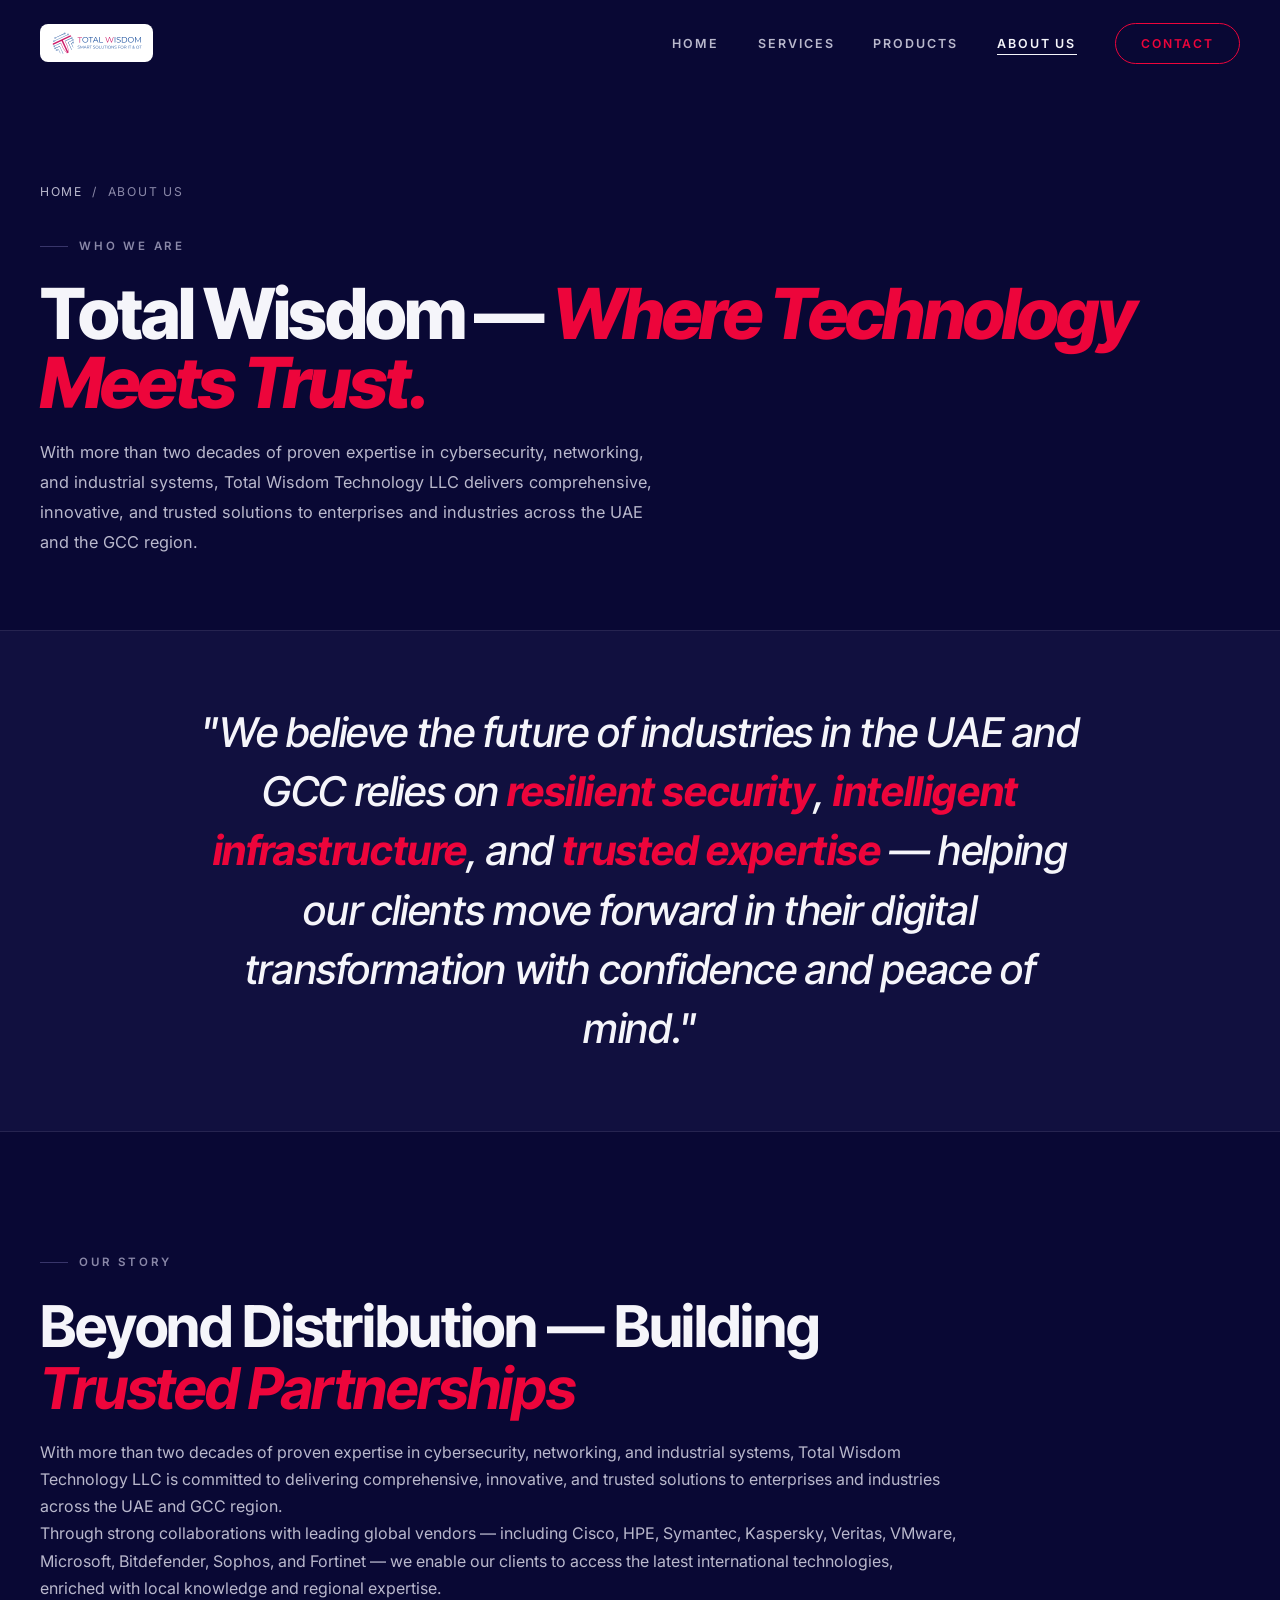
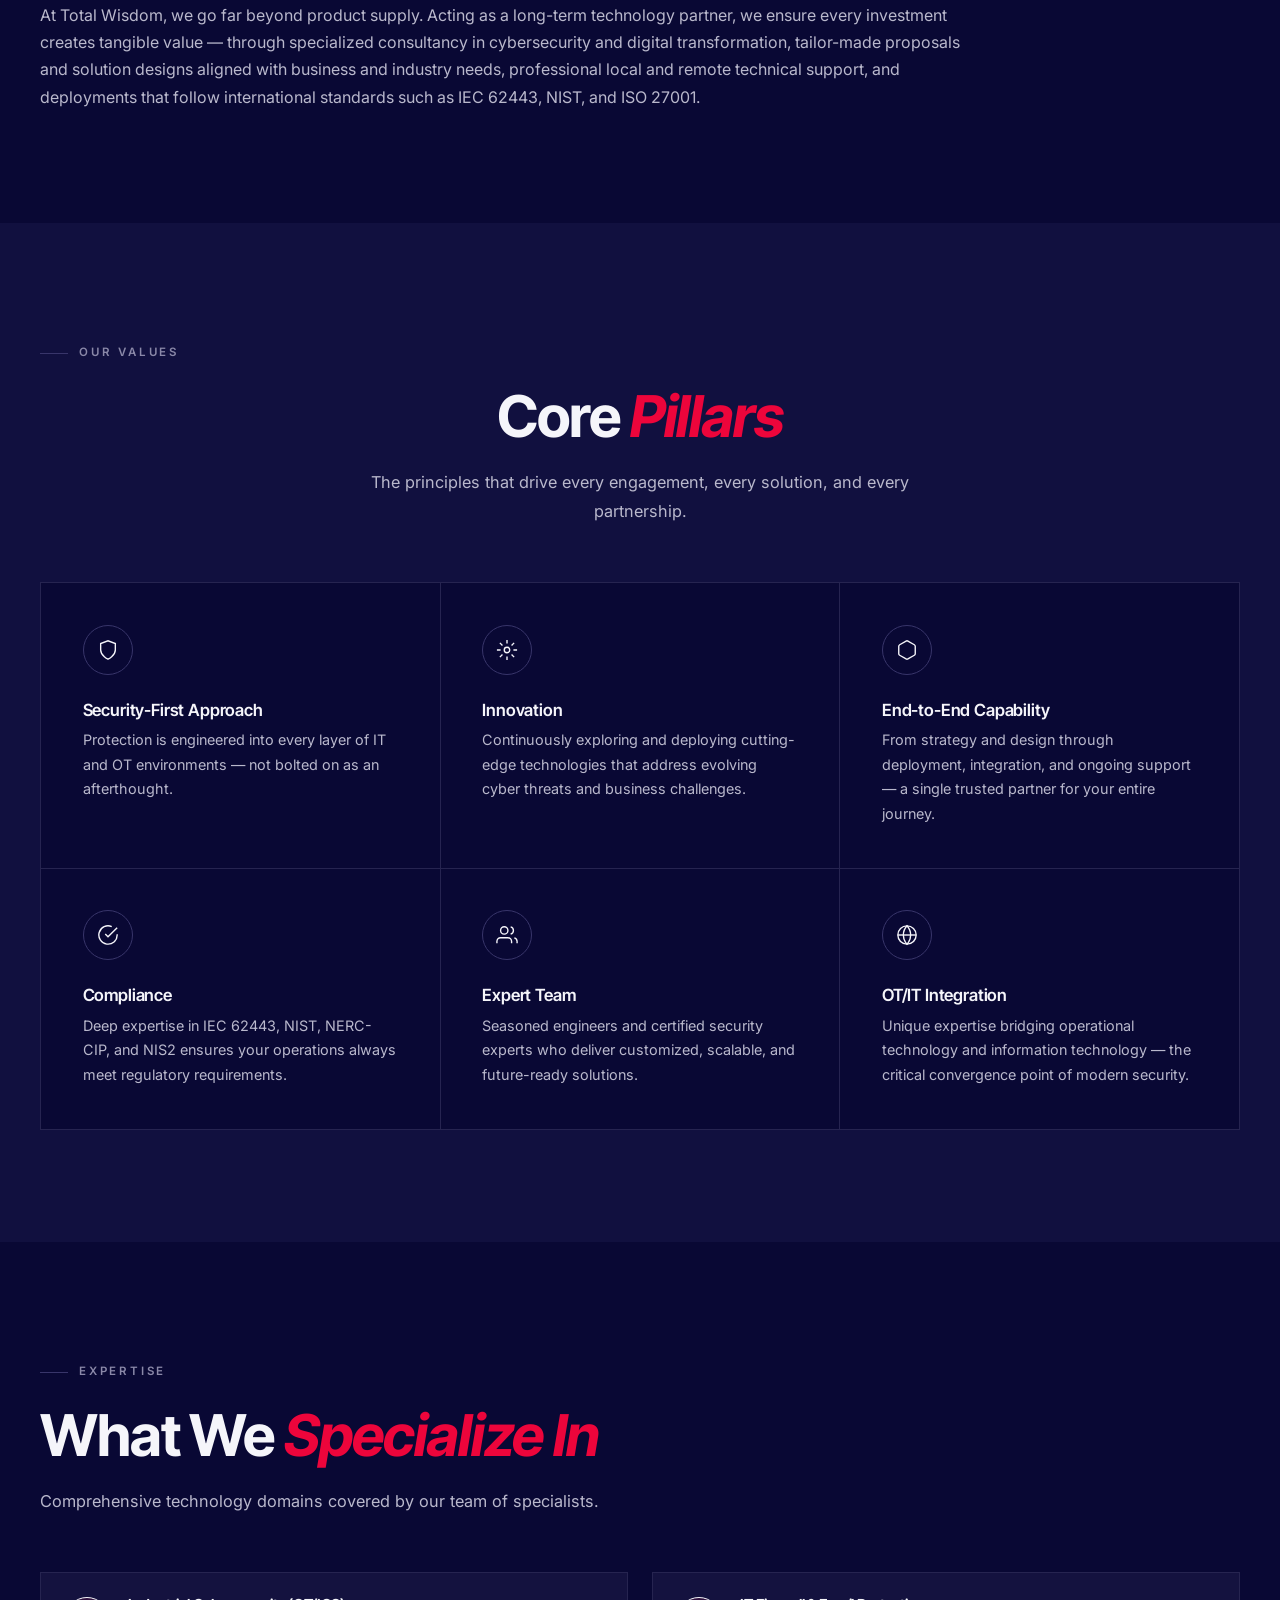
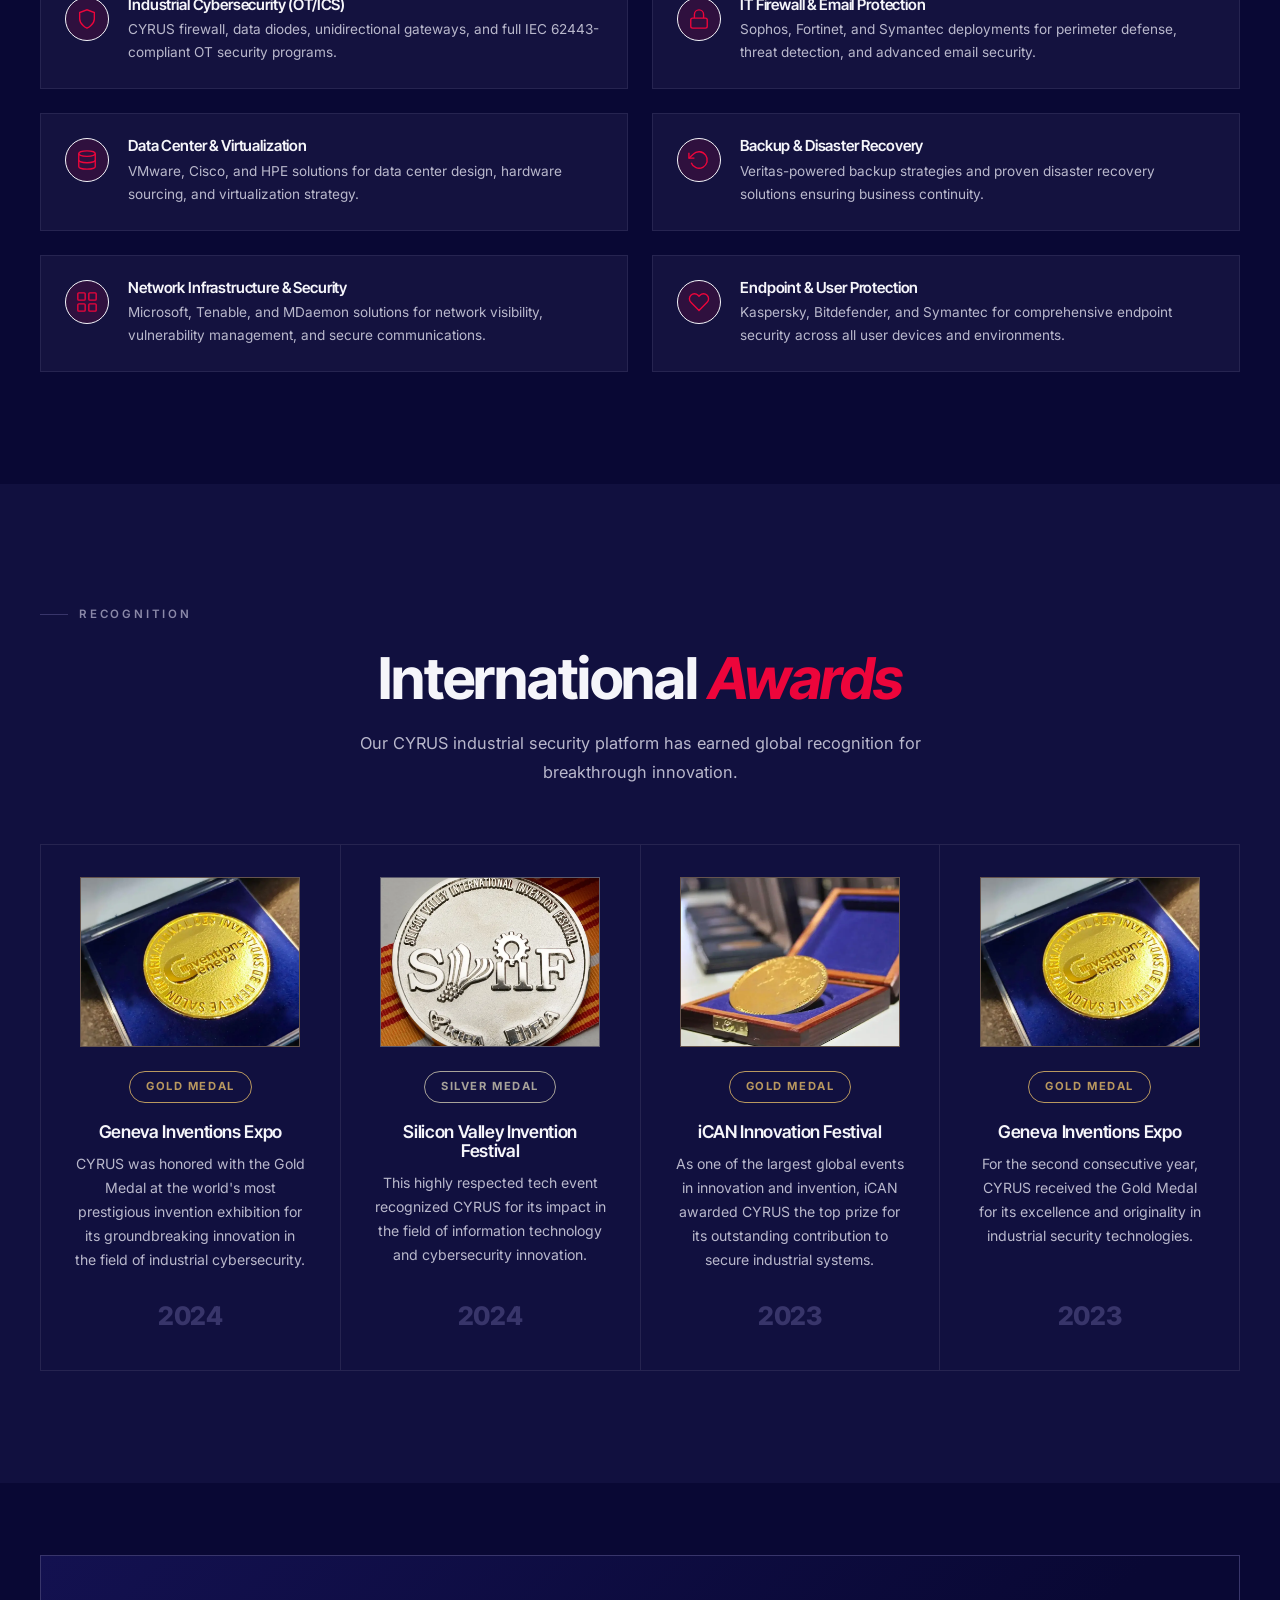
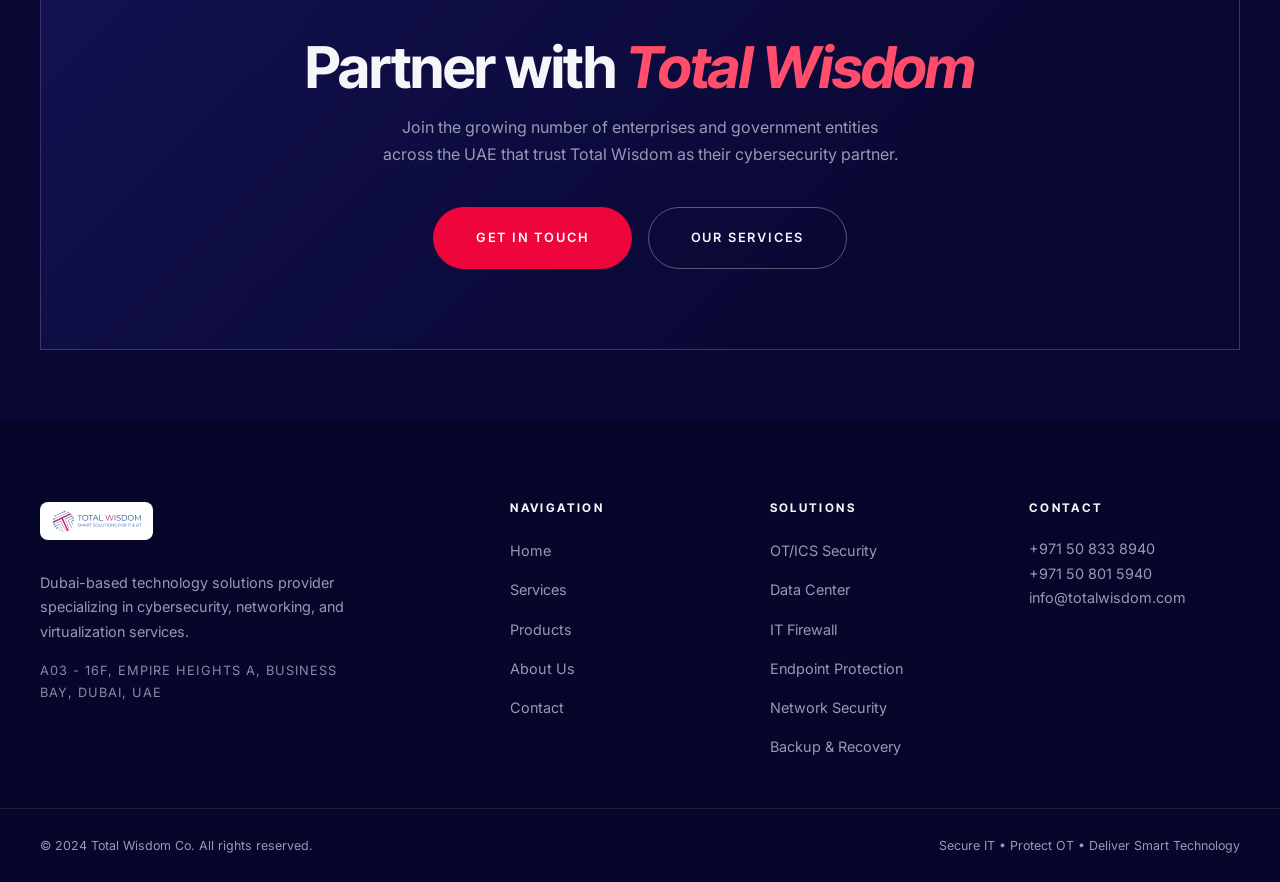
==== commit cf39f901: "Add files via upload" ====
--- a/about.html
+++ b/about.html
@@ -193,33 +193,13 @@
 <!-- ── COMPANY STORY ── -->
 <section class="section">
   <div class="container">
-    <div class="about-story" style="display:grid;grid-template-columns:1fr 1fr;gap:5rem;align-items:center;">
+    <div class="about-story" style="max-width:920px;">
       <div>
         <div class="section-tag reveal">Our Story</div>
         <h2 class="section-title reveal">Beyond Distribution — Building <span class="accent">Trusted Partnerships</span></h2>
         <p class="reveal">With more than two decades of proven expertise in cybersecurity, networking, and industrial systems, Total Wisdom Technology LLC is committed to delivering comprehensive, innovative, and trusted solutions to enterprises and industries across the UAE and GCC region.</p>
         <p class="reveal">Through strong collaborations with leading global vendors — including Cisco, HPE, Symantec, Kaspersky, Veritas, VMware, Microsoft, Bitdefender, Sophos, and Fortinet — we enable our clients to access the latest international technologies, enriched with local knowledge and regional expertise.</p>
         <p class="reveal">At Total Wisdom, we go far beyond product supply. Acting as a long-term technology partner, we ensure every investment creates tangible value — through specialized consultancy in cybersecurity and digital transformation, tailor-made proposals and solution designs aligned with business and industry needs, professional local and remote technical support, and deployments that follow international standards such as IEC 62443, NIST, and ISO 27001.</p>
-      </div>
-      <div class="glow-box reveal d1">
-        <div class="glow-box-grid">
-          <div class="glow-stat">
-            <div class="n"><span data-target="15">0</span>+</div>
-            <div class="l">Technology Partners</div>
-          </div>
-          <div class="glow-stat">
-            <div class="n"><span data-target="4">0</span> 🥇</div>
-            <div class="l">International Awards</div>
-          </div>
-          <div class="glow-stat">
-            <div class="n"><span data-target="20">0</span>+</div>
-            <div class="l">Years of Expertise</div>
-          </div>
-          <div class="glow-stat">
-            <div class="n">UAE</div>
-            <div class="l">Headquarters, Dubai</div>
-          </div>
-        </div>
       </div>
     </div>
   </div>
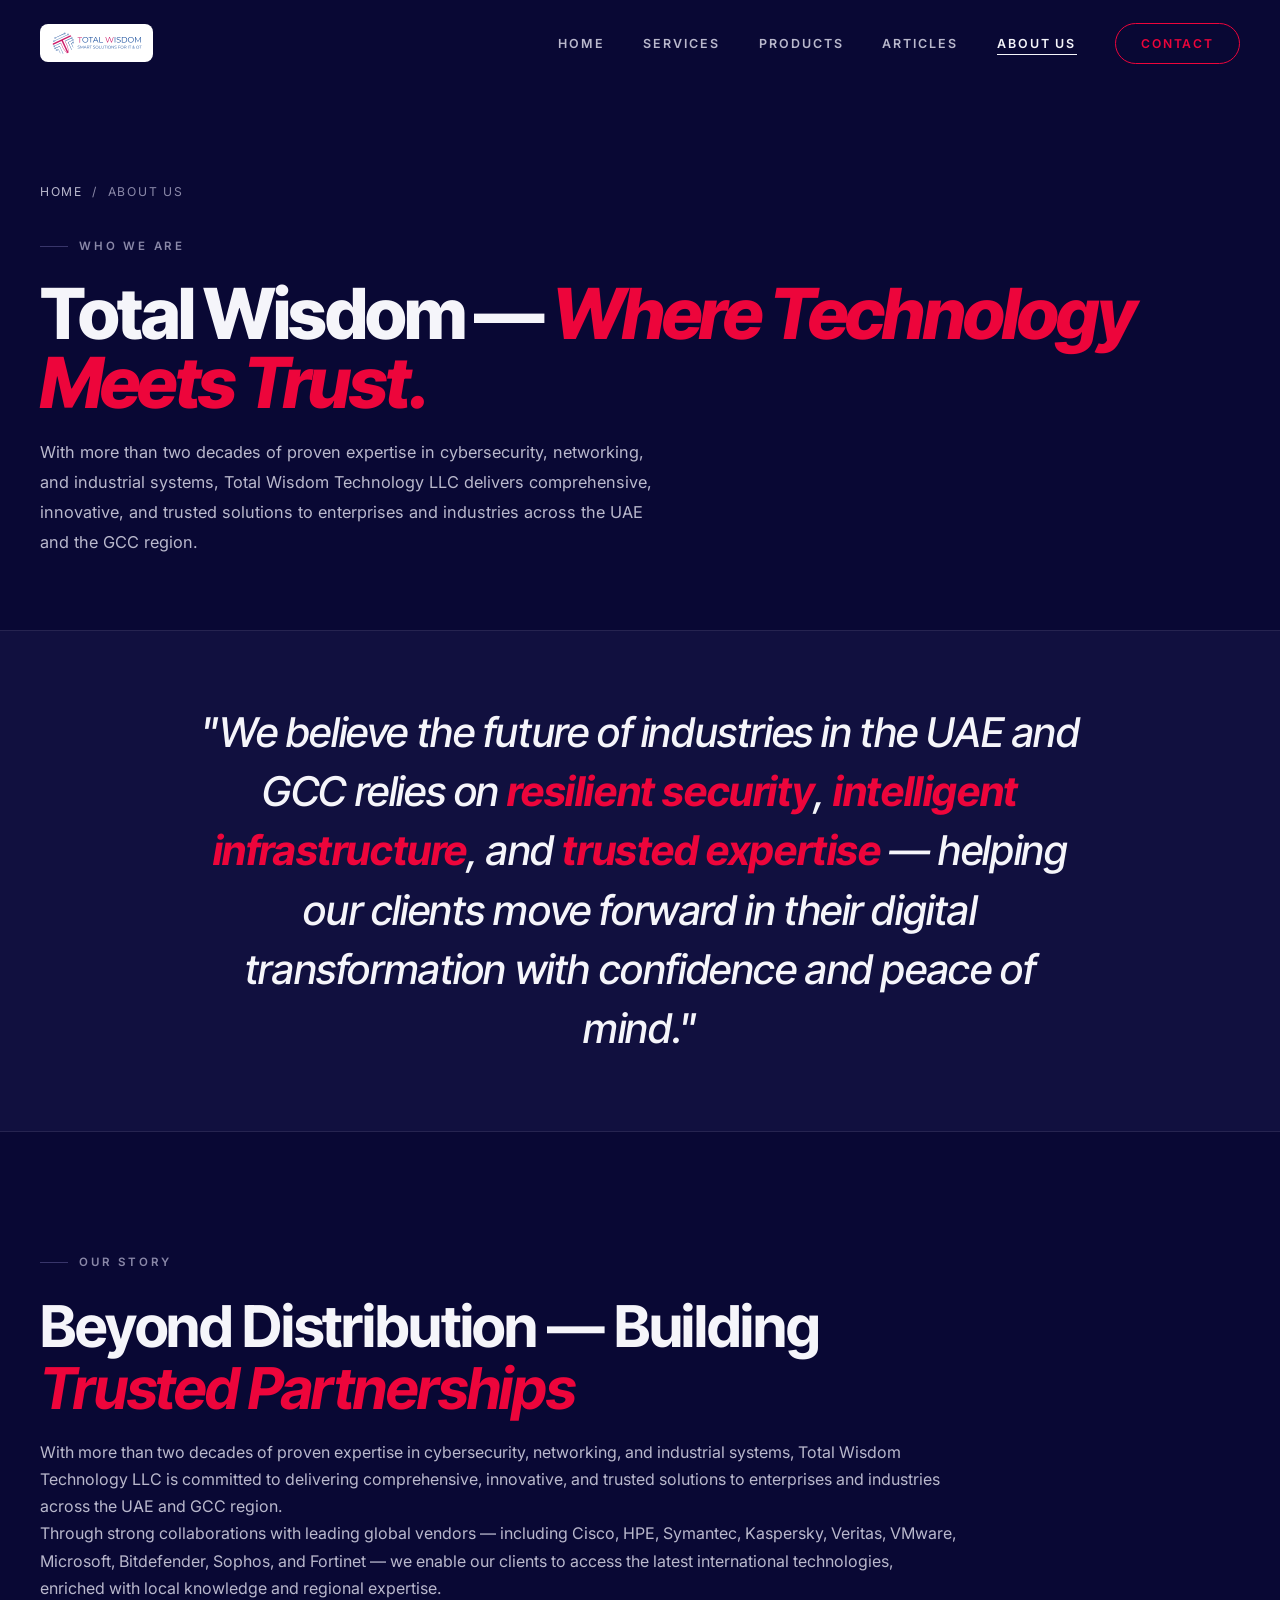
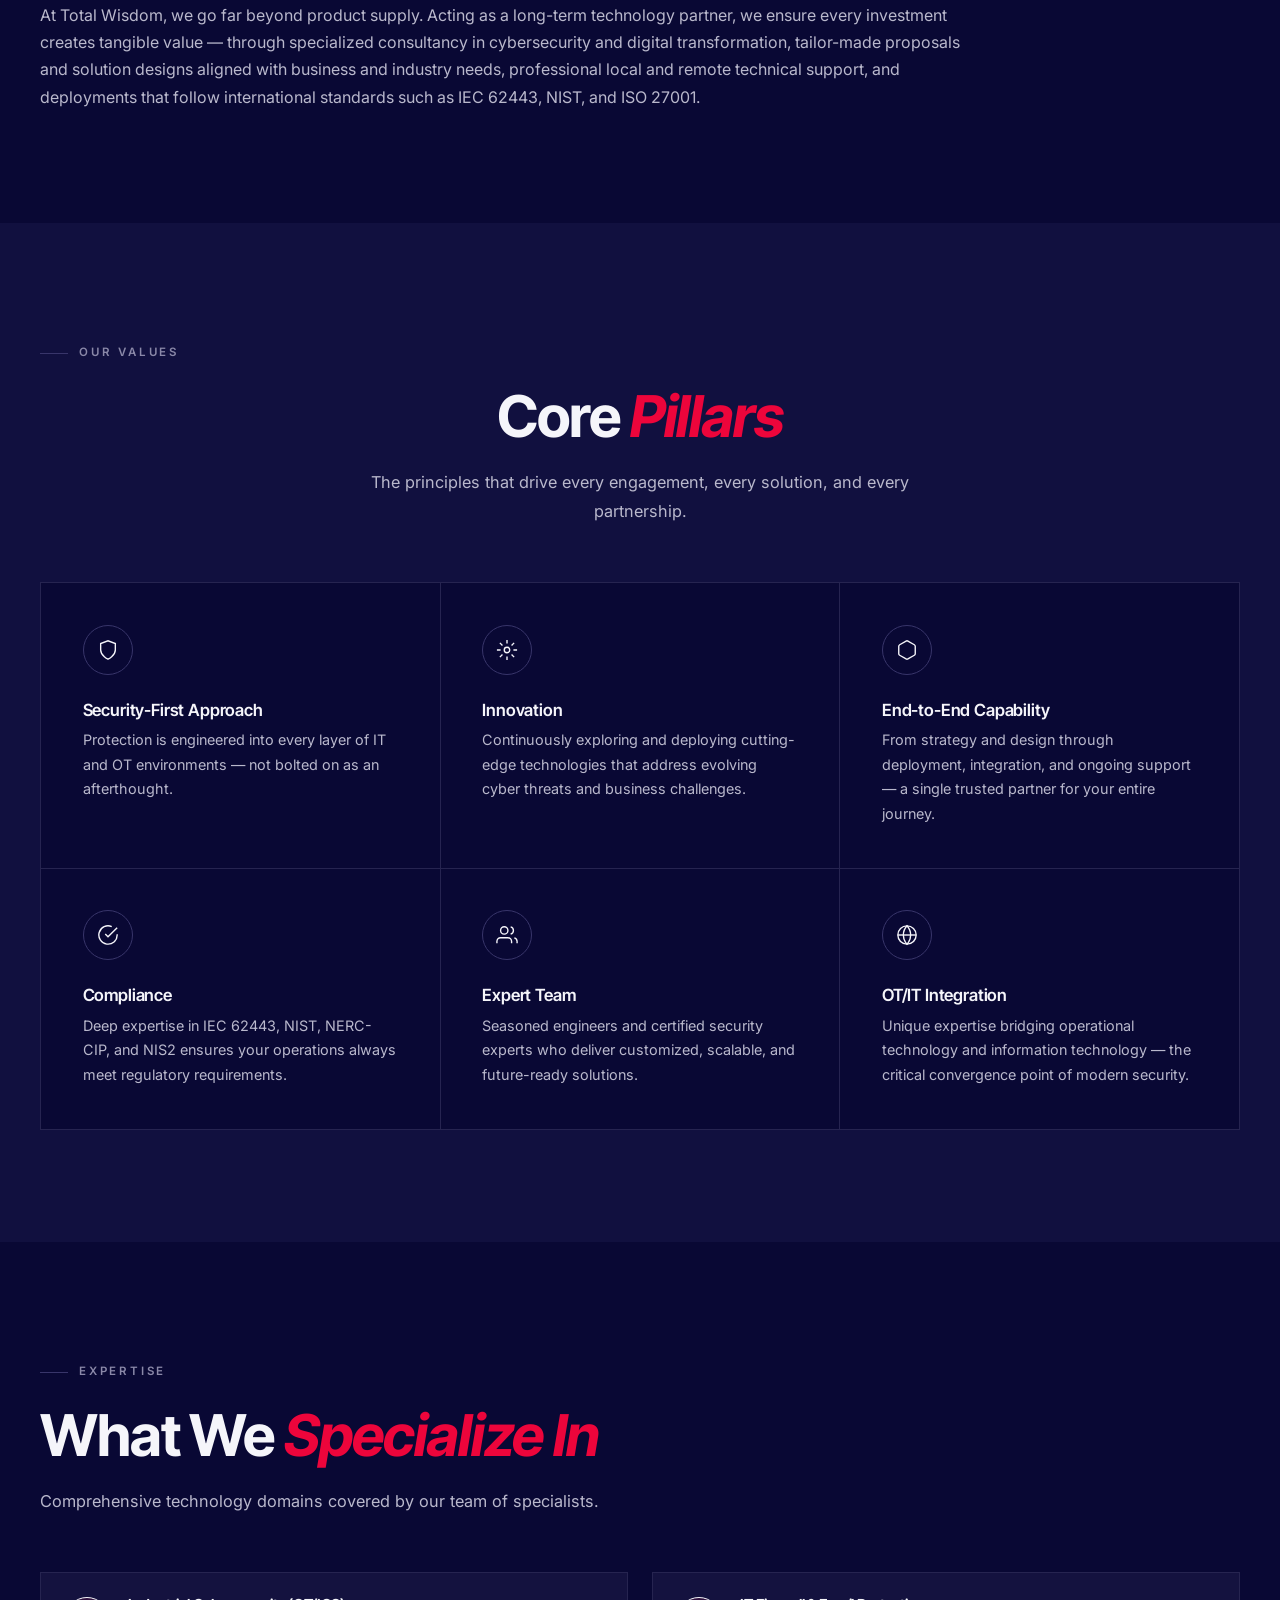
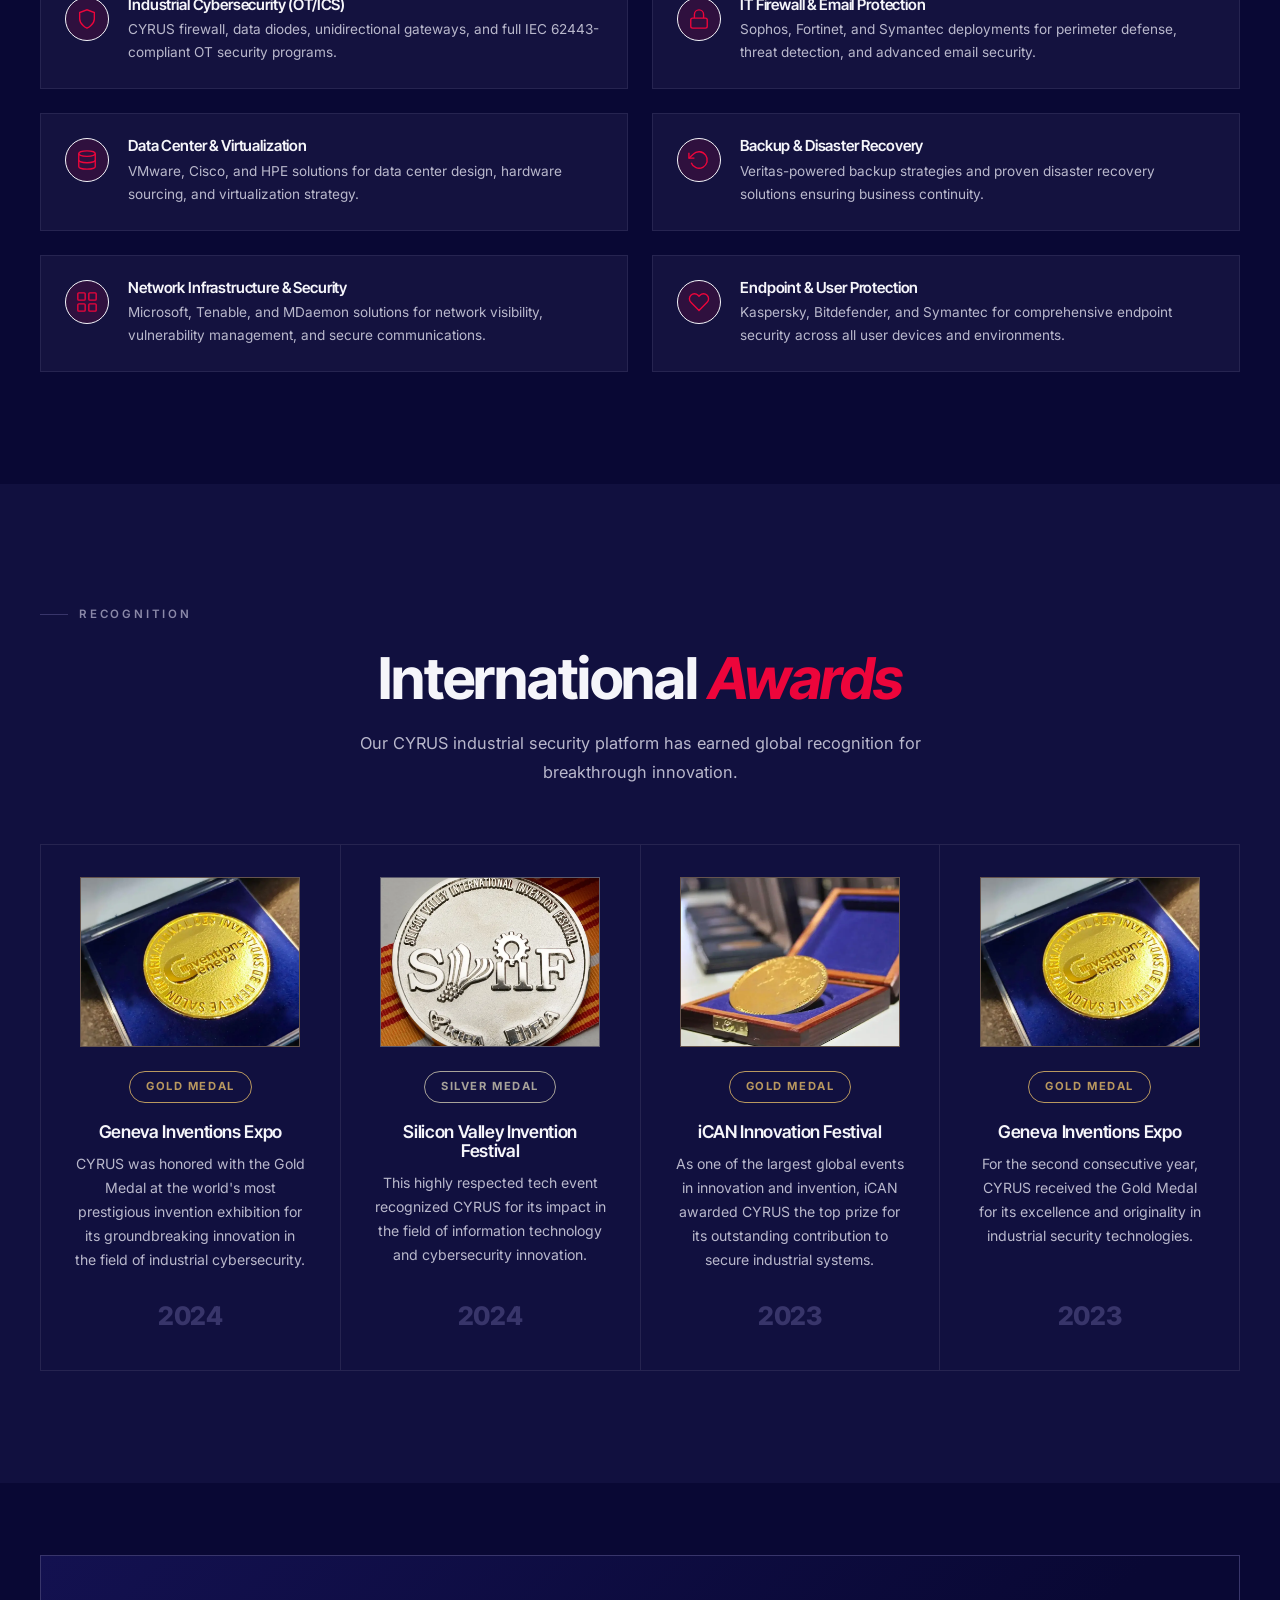
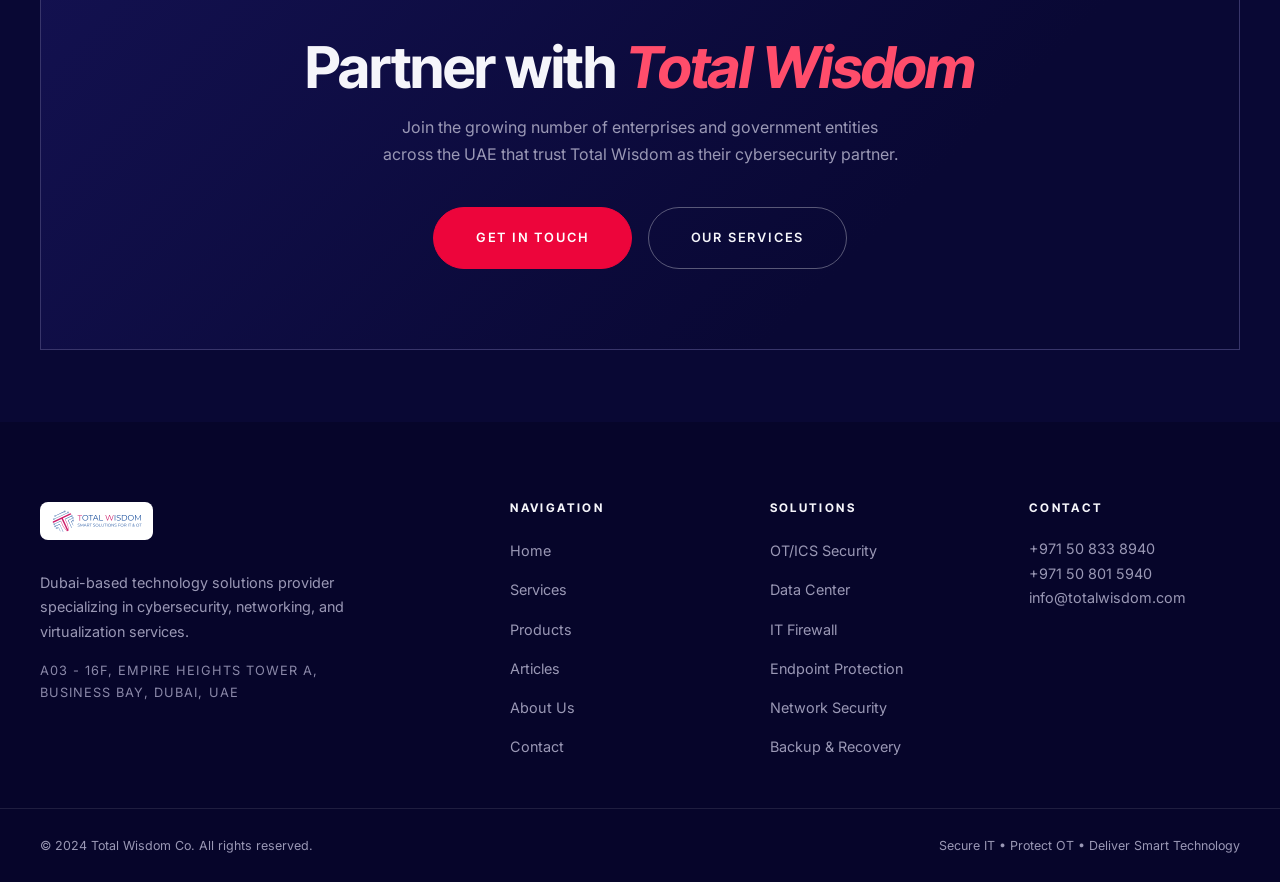
==== commit 9b669b3f: "Add files via upload" ====
--- a/about.html
+++ b/about.html
@@ -161,7 +161,8 @@
       <li><a href="index.html"    data-page="home">Home</a></li>
       <li><a href="services.html" data-page="services">Services</a></li>
       <li><a href="products.html" data-page="products">Products</a></li>
-      <li><a href="about.html"    data-page="about">About Us</a></li>
+      <li><a href="/articles" data-page="articles">Articles</a></li>
+      <li><a href="about.html" data-page="about">About Us</a></li>
       <li><a href="contact.html"  data-page="contact" class="nav-cta">Contact</a></li>
     </ul>
   </div>
@@ -394,7 +395,7 @@
             <img src="assets/NTLOGOFinal-2.svg" alt="Total Wisdom Co." />
           </a>
           <p>Dubai-based technology solutions provider specializing in cybersecurity, networking, and virtualization services.</p>
-          <p class="tagline">A03 - 16F, Empire Heights A, Business Bay, Dubai, UAE</p>
+          <p class="tagline">A03 - 16F, Empire Heights Tower A, Business Bay, Dubai, UAE</p>
         </div>
         <div class="footer-col">
           <h5>Navigation</h5>
@@ -402,6 +403,7 @@
             <li><a href="index.html">Home</a></li>
             <li><a href="services.html">Services</a></li>
             <li><a href="products.html">Products</a></li>
+            <li><a href="/articles">Articles</a></li>
             <li><a href="about.html">About Us</a></li>
             <li><a href="contact.html">Contact</a></li>
           </ul>
